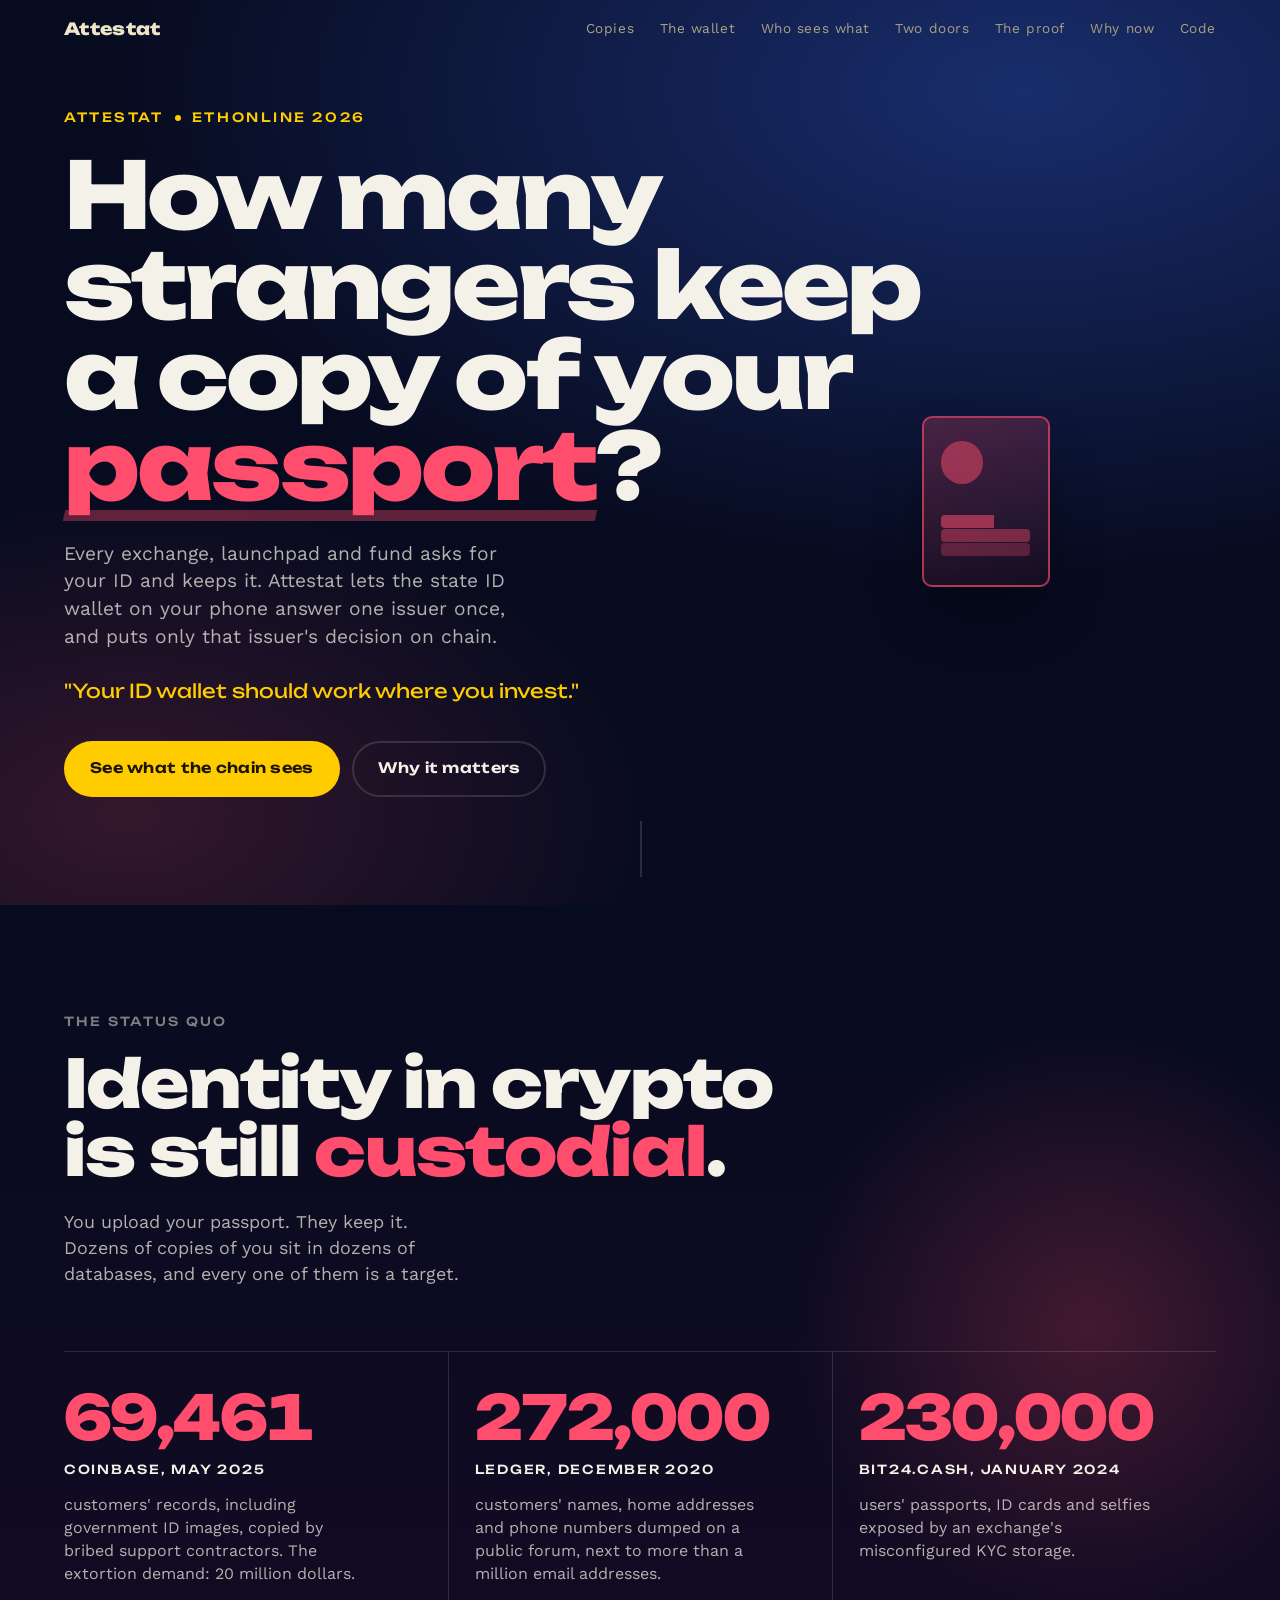
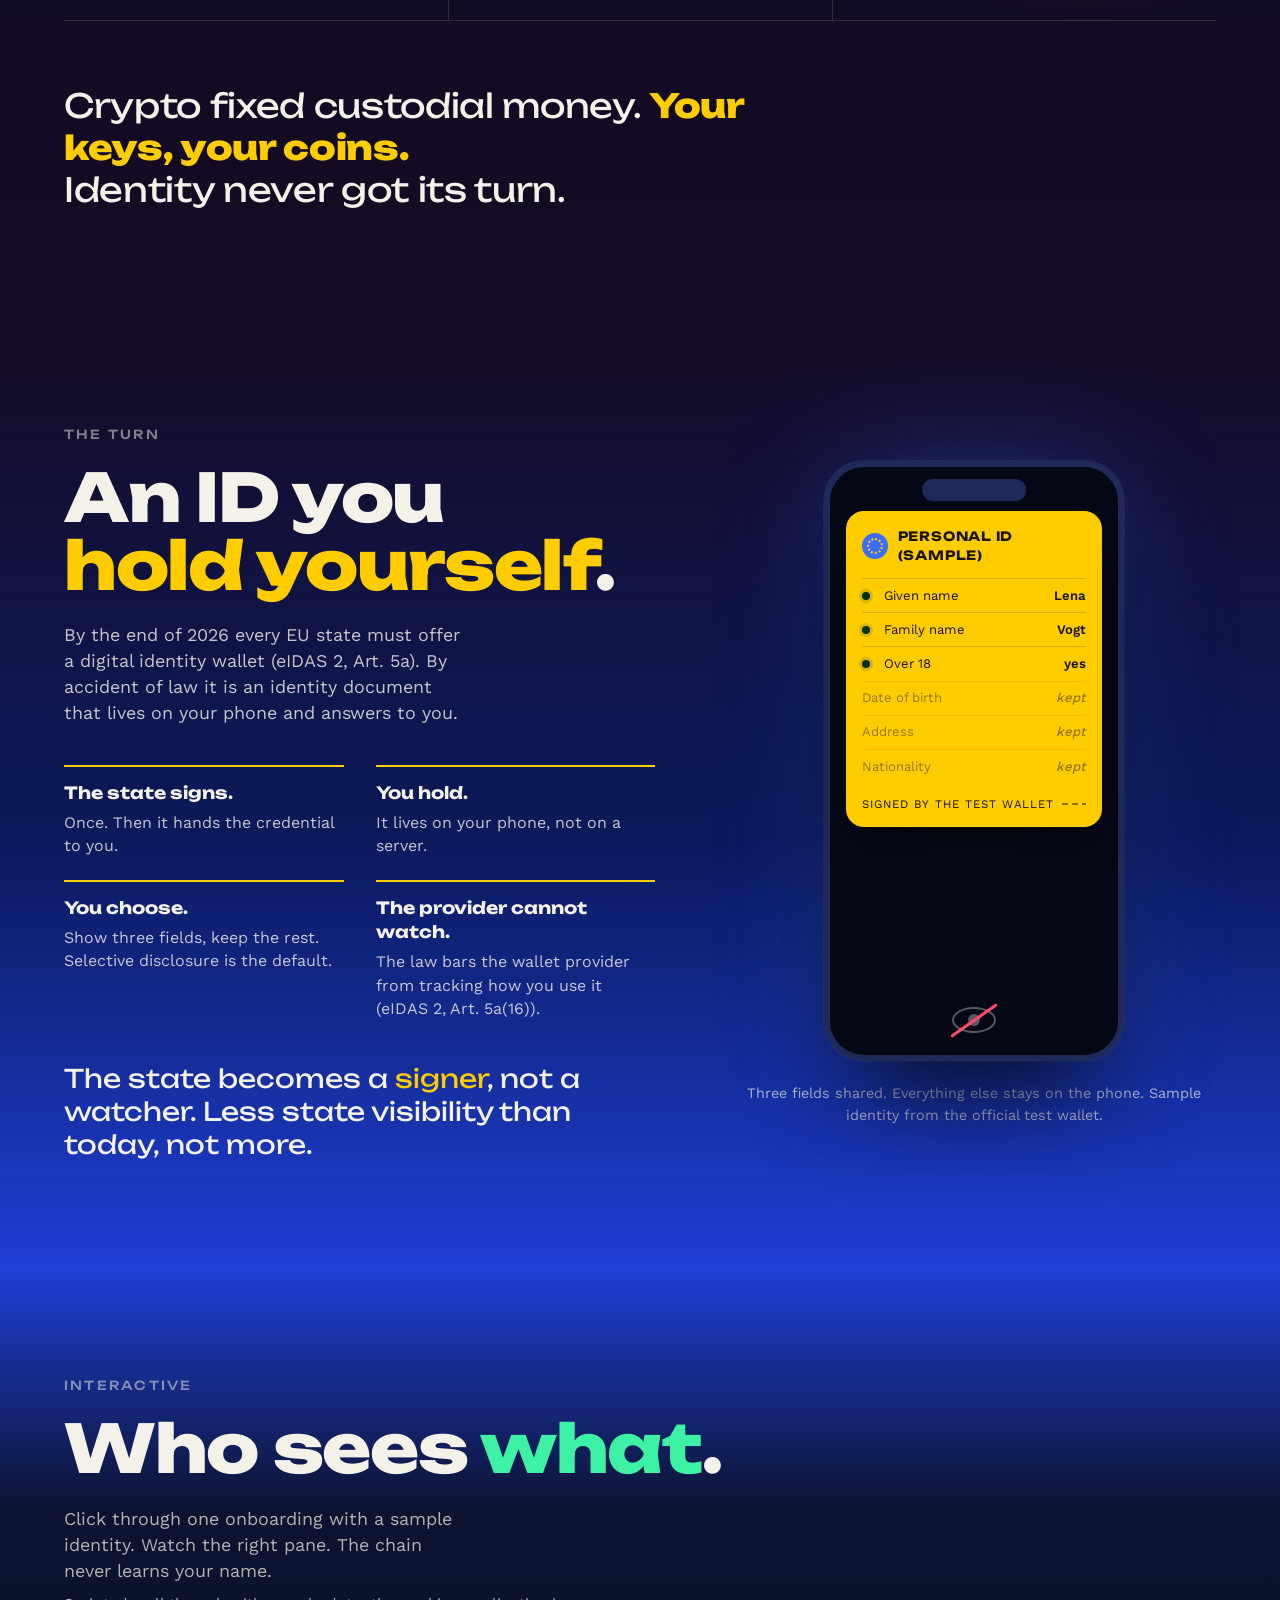
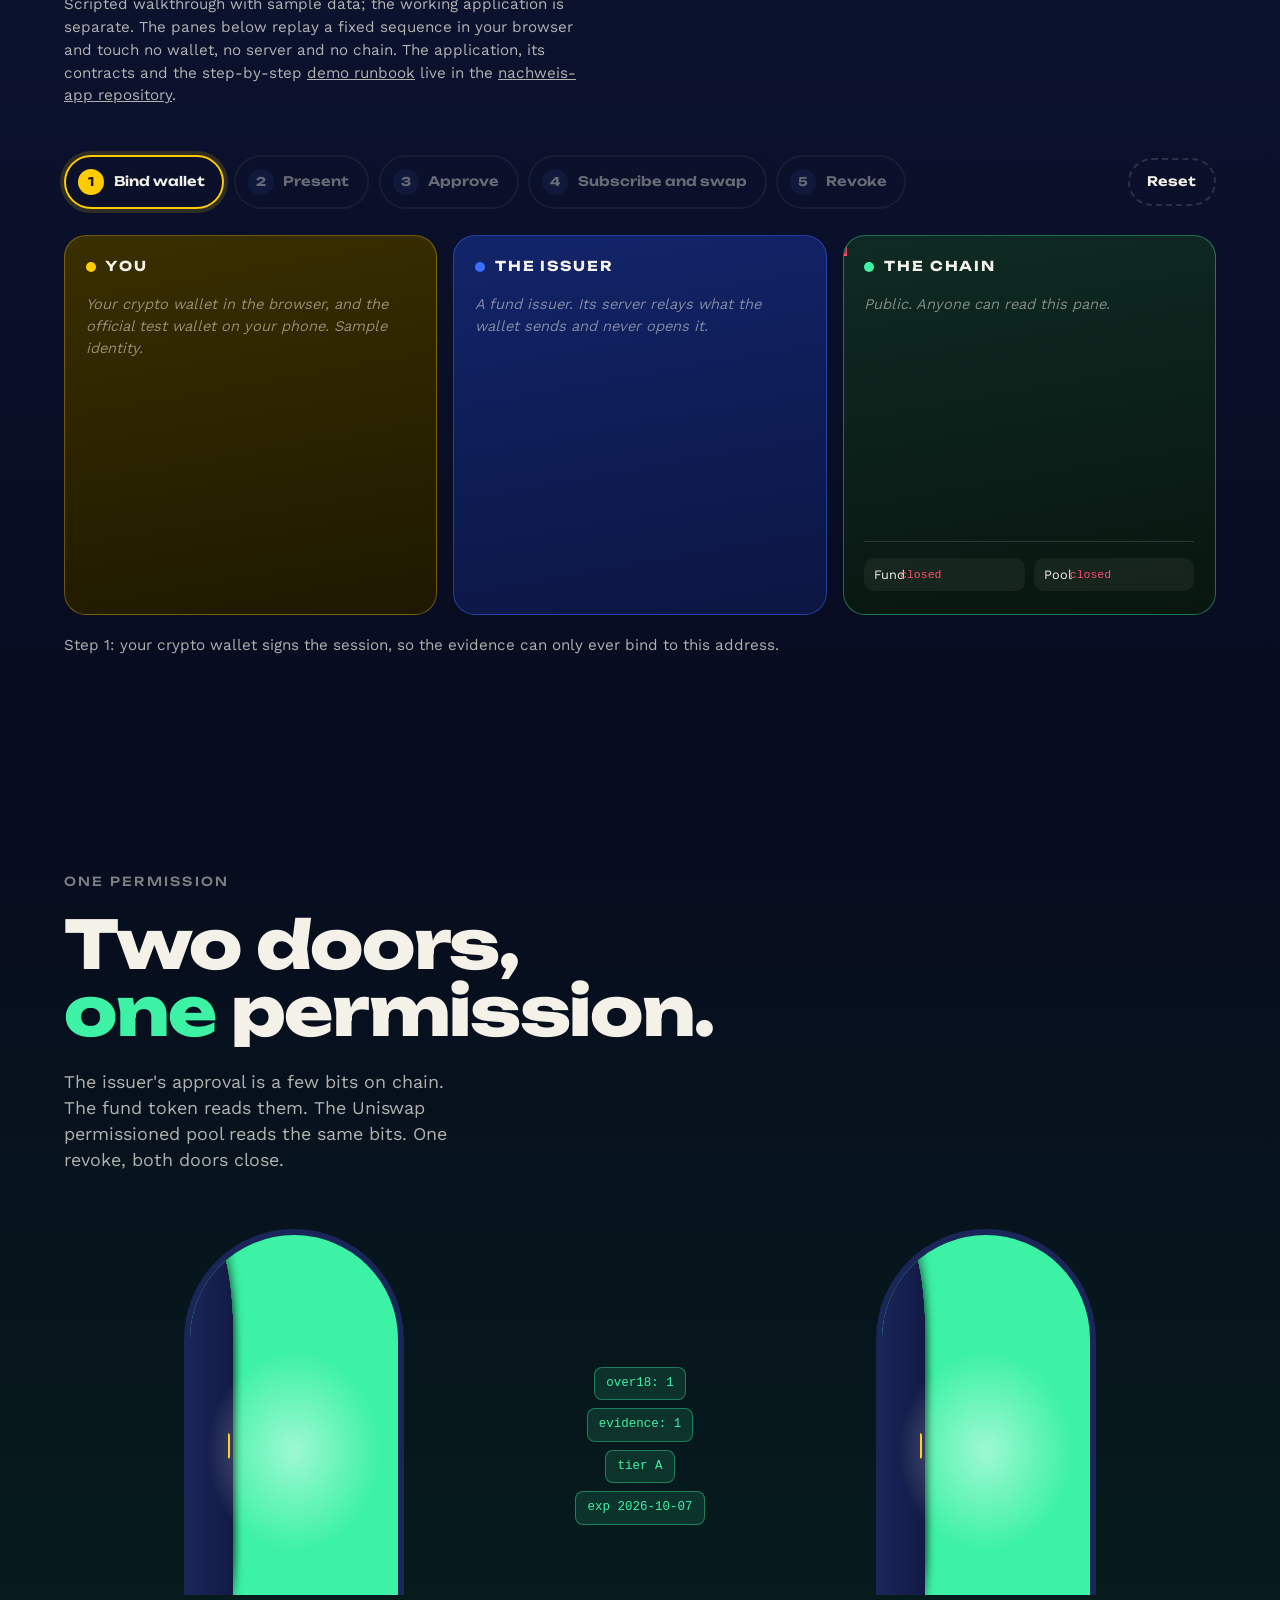
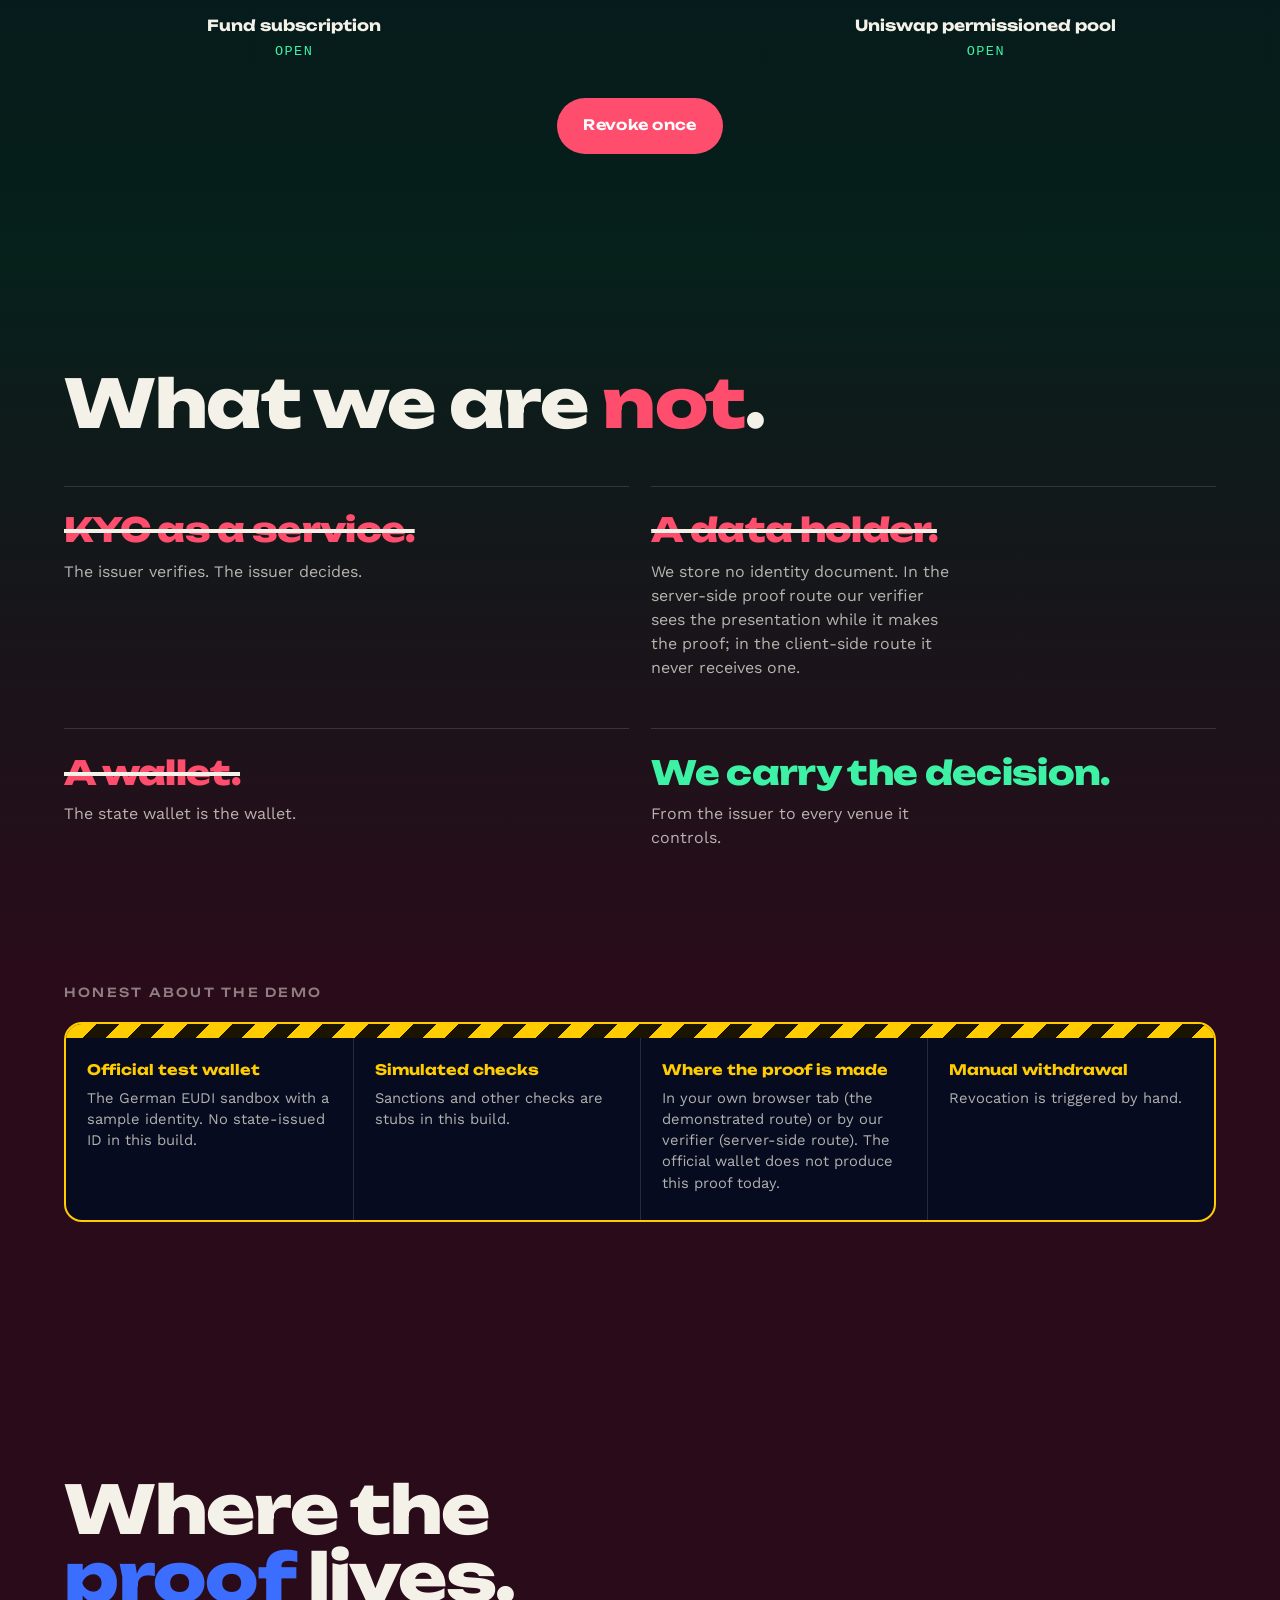
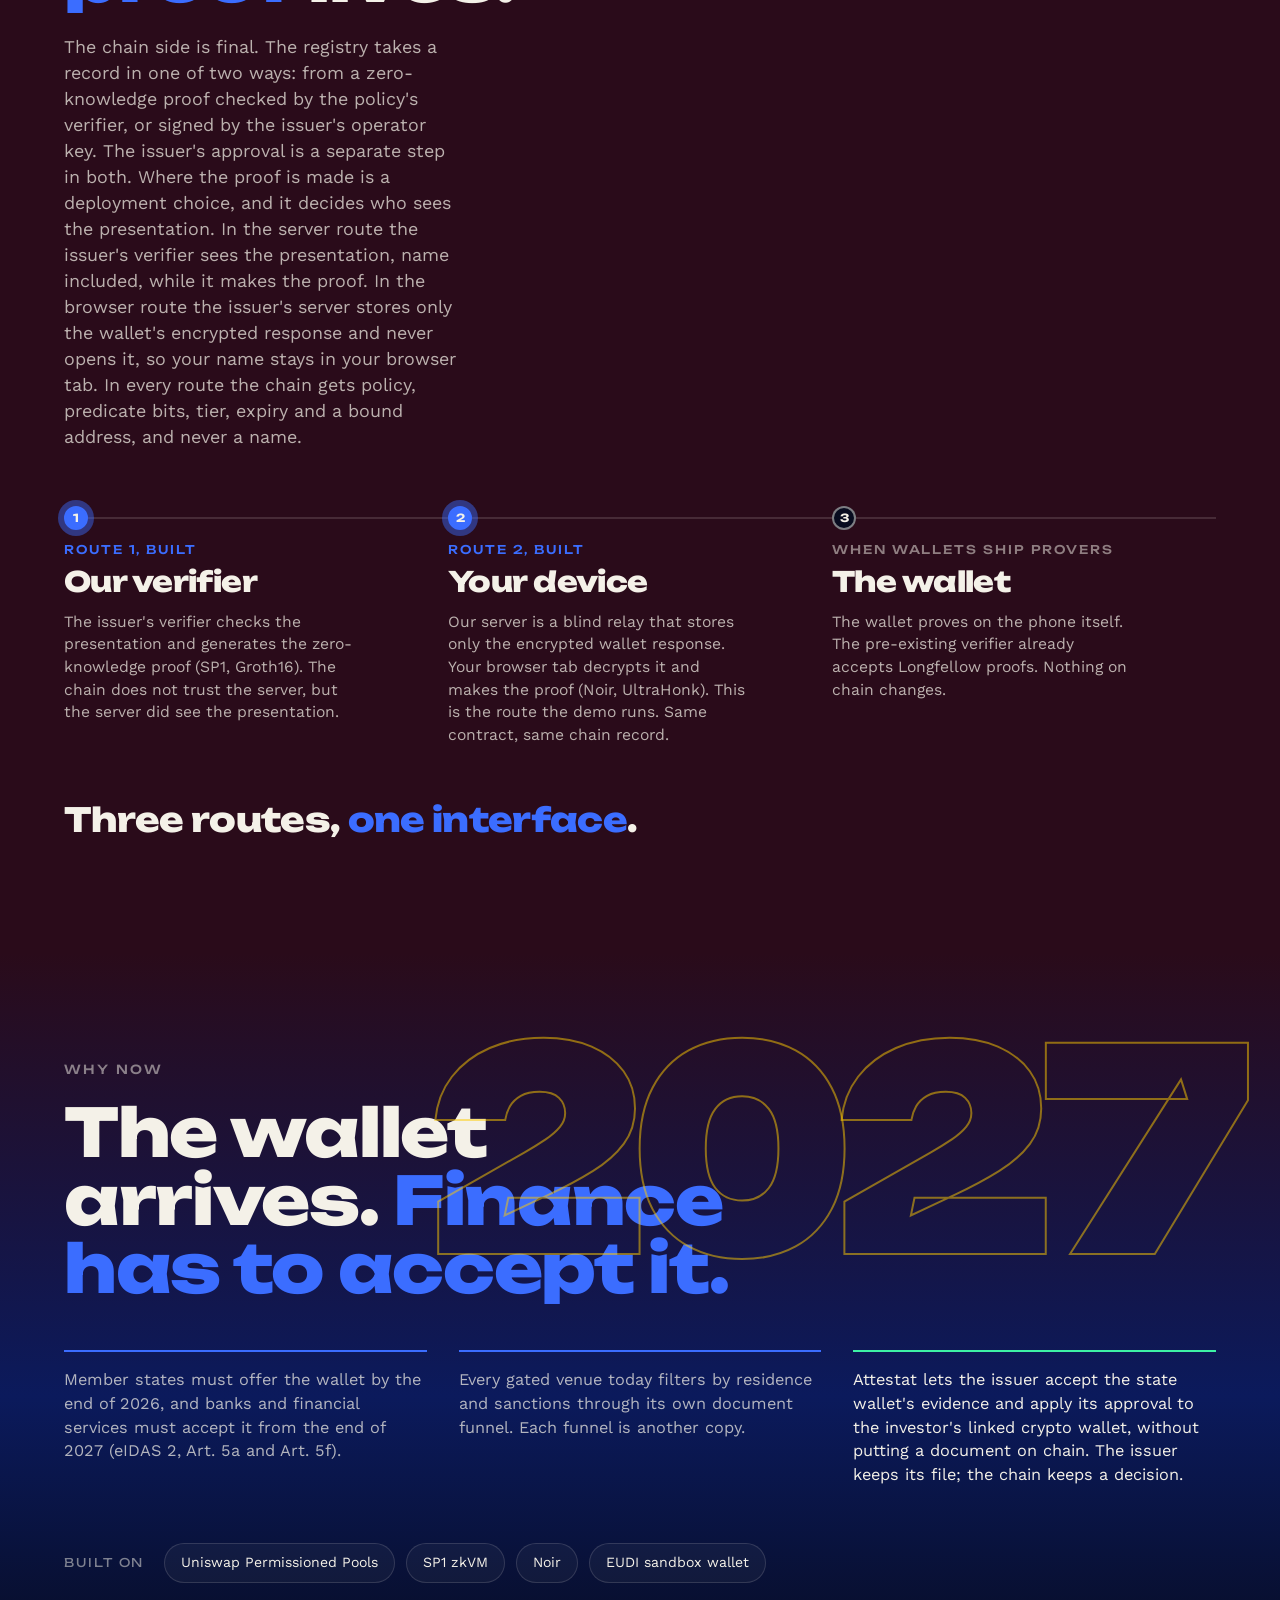
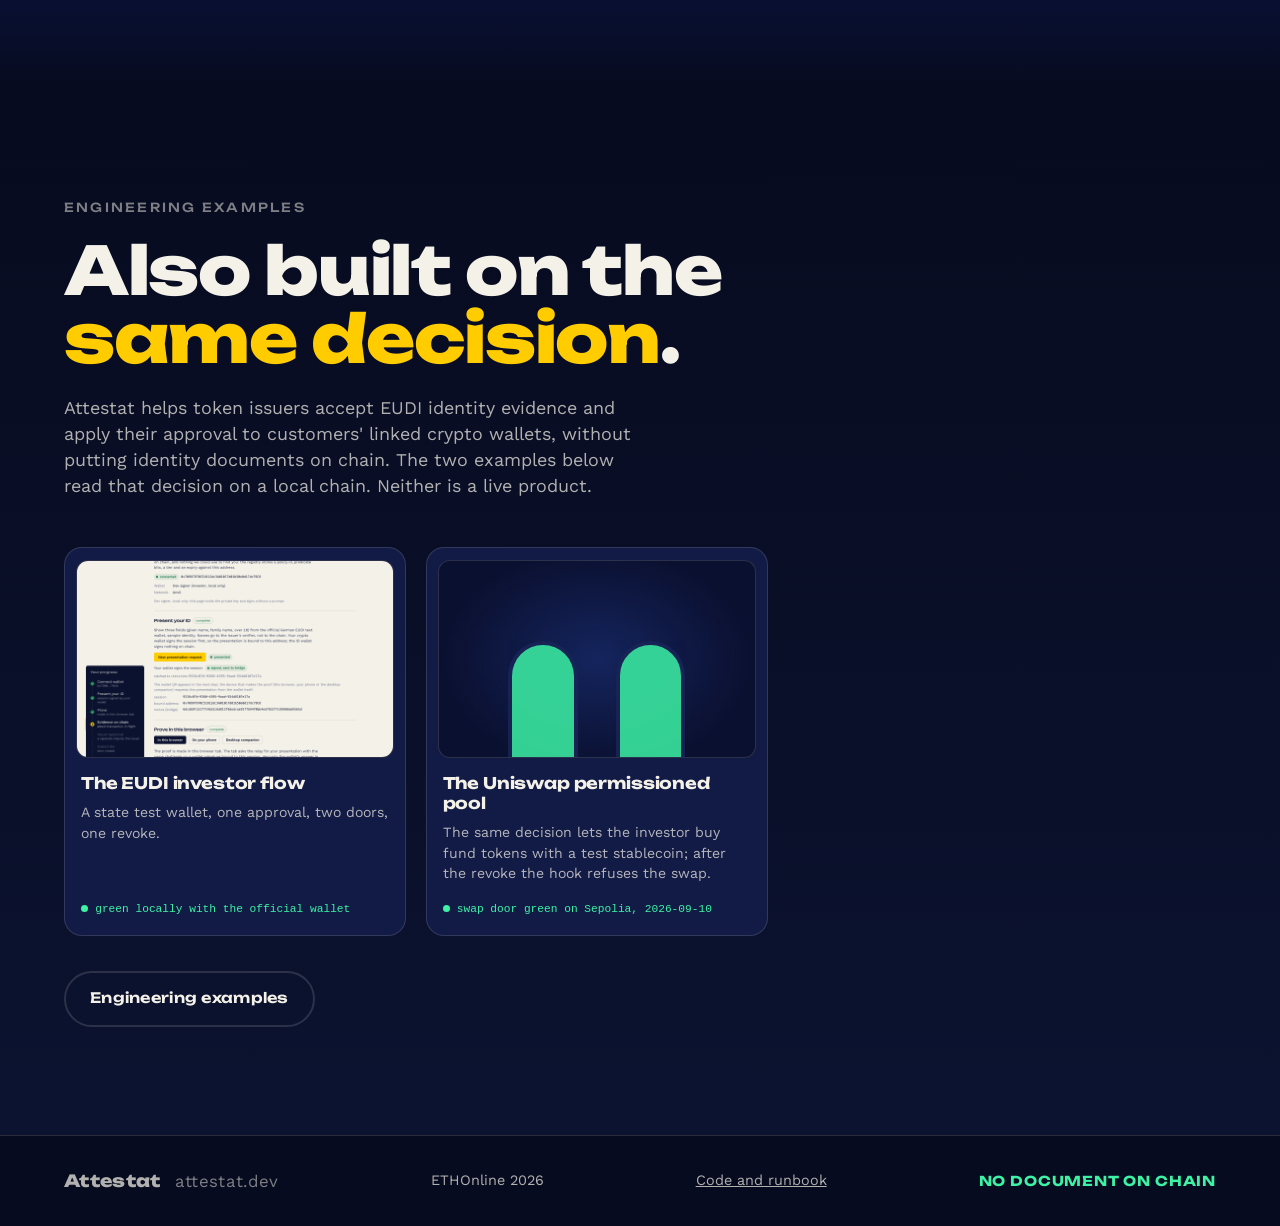
==== index.html @ 26ef2b9d "Wording: registry accepts a proof or an operator signature, approval separate; one issuer once; swap" ====
<!DOCTYPE html>
<html lang="en">
<head>
<meta charset="utf-8">
<meta name="viewport" content="width=device-width, initial-scale=1">
<title>Attestat</title>
<meta name="description" content="Attestat helps token issuers accept EUDI identity evidence and apply their approval to customers' linked crypto wallets, without putting identity documents on chain.">
<meta property="og:type" content="website">
<meta property="og:site_name" content="Attestat">
<meta property="og:title" content="Attestat: your ID wallet should work where you invest">
<meta property="og:description" content="Attestat helps token issuers accept EUDI identity evidence and apply their approval to customers' linked crypto wallets, without putting identity documents on chain.">
<meta property="og:url" content="https://attestat.dev/">
<meta name="twitter:card" content="summary">
<meta name="twitter:title" content="Attestat: your ID wallet should work where you invest">
<meta name="twitter:description" content="Attestat helps token issuers accept EUDI identity evidence and apply their approval to customers' linked crypto wallets, without putting identity documents on chain.">
<link rel="canonical" href="https://attestat.dev/">
<link rel="stylesheet" href="style.css">
</head>
<body>

<header class="top">
  <a class="brand" href="#top">Attestat</a>
  <nav class="topnav" aria-label="Sections">
    <a href="#copies">Copies</a>
    <a href="#wallet">The wallet</a>
    <a href="#demo">Who sees what</a>
    <a href="#doors">Two doors</a>
    <a href="#proof">The proof</a>
    <a href="#why">Why now</a>
    <a href="https://github.com/devdotbo/nachweis-app">Code</a>
  </nav>
</header>

<main id="top">

<!-- HERO -->
<section class="hero scene" id="hero">
  <div class="copies-bg" aria-hidden="true">
    <div class="doc d0"></div><div class="doc d1"></div><div class="doc d2"></div><div class="doc d3"></div>
    <div class="doc d4"></div><div class="doc d5"></div><div class="doc d6"></div><div class="doc d7"></div>
    <div class="doc d8"></div><div class="doc d9"></div>
  </div>
  <div class="hero-inner">
    <p class="eyebrow">Attestat <span class="dot"></span> ETHOnline 2026</p>
    <h1 class="hook">How many strangers keep a copy of your <em>passport</em>?</h1>
    <p class="lede">Every exchange, launchpad and fund asks for your ID and keeps it. Attestat lets the state ID wallet on your phone answer one issuer once, and puts only that issuer's decision on chain.</p>
    <p class="spoken">"Your ID wallet should work where you invest."</p>
    <div class="cta-row">
      <a class="btn btn-primary" href="#demo" id="cta-demo">See what the chain sees</a>
      <a class="btn btn-ghost" href="#copies">Why it matters</a>
    </div>
  </div>
  <div class="scroll-hint" aria-hidden="true"><span></span></div>
</section>

<!-- SCENE 1: COPIES -->
<section class="scene s-copies" id="copies">
  <div class="wrap">
    <p class="label reveal">The status quo</p>
    <h2 class="display reveal">Identity in crypto is still <span class="coral">custodial</span>.</h2>
    <p class="body reveal">You upload your passport. They keep it. Dozens of copies of you sit in dozens of databases, and every one of them is a target.</p>

    <div class="breaches">
      <!-- Source: https://www.cm-alliance.com/coinbase-cyber-attack-timeline (69,461 affected, Maine AG filing) and https://www.coinbase.com/blog/protecting-our-customers-standing-up-to-extortionists (government ID images, USD 20 million demand, bribed support contractors) -->
      <article class="breach reveal">
        <p class="big">69,461</p>
        <p class="when">Coinbase, May 2025</p>
        <p class="what">customers' records, including government ID images, copied by bribed support contractors. The extortion demand: 20 million dollars.</p>
      </article>
      <!-- Source: https://www.ledger.com/message-ledgers-ceo-data-leak (1 million email addresses, 272,000 names, home addresses and phone numbers, dumped 2020-12-20) -->
      <article class="breach reveal">
        <p class="big">272,000</p>
        <p class="when">Ledger, December 2020</p>
        <p class="what">customers' names, home addresses and phone numbers dumped on a public forum, next to more than a million email addresses.</p>
      </article>
      <!-- Source: https://cybernews.com/security/iranian-crypto-exchange-leaks-passports/ (230,000 users, passports, ID cards and selfies, misconfigured storage, January 2024) -->
      <article class="breach reveal">
        <p class="big">230,000</p>
        <p class="when">Bit24.cash, January 2024</p>
        <p class="what">users' passports, ID cards and selfies exposed by an exchange's misconfigured KYC storage.</p>
      </article>
    </div>

    <p class="punch reveal">Crypto fixed custodial money. <strong>Your keys, your coins.</strong><br>Identity never got its turn.</p>
  </div>
</section>

<!-- SCENE 2: THE WALLET YOU HOLD -->
<section class="scene s-wallet" id="wallet">
  <div class="wrap two-col">
    <div class="col-text">
      <p class="label reveal">The turn</p>
      <h2 class="display reveal">An ID you <span class="yellow">hold yourself</span>.</h2>
      <p class="body reveal">By the end of 2026 every EU state must offer a digital identity wallet (eIDAS 2, Art. 5a). By accident of law it is an identity document that lives on your phone and answers to you.</p>
      <ul class="points">
        <li class="reveal"><span class="pt">The state signs.</span> Once. Then it hands the credential to you.</li>
        <li class="reveal"><span class="pt">You hold.</span> It lives on your phone, not on a server.</li>
        <li class="reveal"><span class="pt">You choose.</span> Show three fields, keep the rest. Selective disclosure is the default.</li>
        <!-- Source: eIDAS 2, Regulation (EU) 2024/1183, Art. 5a(16)(a): no tracking by the wallet provider. https://eur-lex.europa.eu/legal-content/EN/TXT/HTML/?uri=CELEX:32024R1183 -->
        <li class="reveal"><span class="pt">The provider cannot watch.</span> The law bars the wallet provider from tracking how you use it (eIDAS 2, Art. 5a(16)).</li>
      </ul>
      <p class="kicker reveal">The state becomes a <span class="yellow">signer</span>, not a watcher. Less state visibility than today, not more.</p>
    </div>
    <div class="col-art reveal">
      <div class="phone" aria-hidden="true">
        <div class="phone-notch"></div>
        <div class="pid">
          <div class="pid-head"><span class="stars"></span><span>Personal ID (sample)</span></div>
          <div class="pid-row on"><span>Given name</span><b>Lena</b></div>
          <div class="pid-row on"><span>Family name</span><b>Vogt</b></div>
          <div class="pid-row on"><span>Over 18</span><b>yes</b></div>
          <div class="pid-row off"><span>Date of birth</span><b>kept</b></div>
          <div class="pid-row off"><span>Address</span><b>kept</b></div>
          <div class="pid-row off"><span>Nationality</span><b>kept</b></div>
          <div class="pid-sig">signed by the test wallet <i></i></div>
        </div>
        <div class="phone-eye" title="provider cannot watch"><span></span></div>
      </div>
      <p class="art-cap">Three fields shared. Everything else stays on the phone. Sample identity from the official test wallet.</p>
    </div>
  </div>
</section>

<!-- SCENE 3: WHO SEES WHAT (interactive) -->
<section class="scene s-demo" id="demo">
  <div class="wrap">
    <p class="label reveal">Interactive</p>
    <h2 class="display reveal">Who sees <span class="mint">what</span>.</h2>
    <p class="body reveal">Click through one onboarding with a sample identity. Watch the right pane. The chain never learns your name.</p>
    <p class="demo-disclaimer reveal">Scripted walkthrough with sample data; the working application is separate. The panes below replay a fixed sequence in your browser and touch no wallet, no server and no chain. The application, its contracts and the step-by-step <a href="https://github.com/devdotbo/nachweis-app/blob/main/docs/demo-runbook.md">demo runbook</a> live in the <a href="https://github.com/devdotbo/nachweis-app">nachweis-app repository</a>.</p>

    <div class="demo" id="demo-app">
      <div class="steps" role="group" aria-label="Demo steps">
        <button class="step" data-step="bind" type="button"><span class="n">1</span>Bind wallet</button>
        <button class="step" data-step="present" type="button" disabled><span class="n">2</span>Present</button>
        <button class="step" data-step="approve" type="button" disabled><span class="n">3</span>Approve</button>
        <button class="step" data-step="use" type="button" disabled><span class="n">4</span>Subscribe and swap</button>
        <button class="step step-revoke" data-step="revoke" type="button" disabled><span class="n">5</span>Revoke</button>
        <button class="step step-reset" data-step="reset" type="button">Reset</button>
      </div>

      <div class="panes">
        <section class="pane pane-you" aria-labelledby="p-you">
          <h3 id="p-you">You</h3>
          <div class="pane-body" id="pane-you" aria-live="polite">
            <p class="empty">Your crypto wallet in the browser, and the official test wallet on your phone. Sample identity.</p>
          </div>
        </section>
        <section class="pane pane-issuer" aria-labelledby="p-issuer">
          <h3 id="p-issuer">The issuer</h3>
          <div class="pane-body" id="pane-issuer" aria-live="polite">
            <p class="empty">A fund issuer. Its server relays what the wallet sends and never opens it.</p>
          </div>
        </section>
        <section class="pane pane-chain" aria-labelledby="p-chain">
          <h3 id="p-chain">The chain</h3>
          <div class="pane-body" id="pane-chain" aria-live="polite">
            <p class="empty">Public. Anyone can read this pane.</p>
          </div>
          <div class="doors-mini" id="doors-mini">
            <div class="mini-door" data-door="fund"><span class="leaf"></span><span class="tag">Fund</span><span class="state">closed</span></div>
            <div class="mini-door" data-door="pool"><span class="leaf"></span><span class="tag">Pool</span><span class="state">closed</span></div>
          </div>
        </section>
      </div>
      <p class="demo-note" id="demo-note">Step 1: your crypto wallet signs the session, so the evidence can only ever bind to this address.</p>
    </div>
  </div>
</section>

<!-- SCENE 4: TWO DOORS -->
<section class="scene s-doors" id="doors">
  <div class="wrap">
    <p class="label reveal">One permission</p>
    <h2 class="display reveal">Two doors, <span class="mint">one</span> permission.</h2>
    <p class="body reveal">The issuer's approval is a few bits on chain. The fund token reads them. The Uniswap permissioned pool reads the same bits. One revoke, both doors close.</p>

    <div class="doors-stage reveal" id="doors-stage" data-open="true">
      <div class="door" id="door-fund">
        <div class="frame"><div class="leaf"><span class="handle"></span></div><div class="light"></div></div>
        <p class="door-name">Fund subscription</p>
        <p class="door-state">open</p>
      </div>
      <div class="permit" aria-hidden="true">
        <span class="bit">over18: 1</span><span class="bit">evidence: 1</span><span class="bit">tier A</span><span class="bit">exp 2026-10-07</span>
      </div>
      <div class="door" id="door-pool">
        <div class="frame"><div class="leaf"><span class="handle"></span></div><div class="light"></div></div>
        <p class="door-name">Uniswap permissioned pool</p>
        <p class="door-state">open</p>
      </div>
    </div>
    <div class="cta-row center reveal">
      <button class="btn btn-coral" id="doors-toggle" type="button">Revoke once</button>
    </div>
  </div>
</section>

<!-- SCENE 5: WHAT WE ARE NOT -->
<section class="scene s-not" id="not">
  <div class="wrap">
    <h2 class="display reveal">What we are <span class="coral">not</span>.</h2>
    <ul class="nots">
      <li class="reveal"><s>KYC as a service.</s><span>The issuer verifies. The issuer decides.</span></li>
      <li class="reveal"><s>A data holder.</s><span>We store no identity document. In the server-side proof route our verifier sees the presentation while it makes the proof; in the client-side route it never receives one.</span></li>
      <li class="reveal"><s>A wallet.</s><span>The state wallet is the wallet.</span></li>
      <li class="reveal"><em>We carry the decision.</em><span>From the issuer to every venue it controls.</span></li>
    </ul>
  </div>
</section>

<!-- SCENE 6: HONEST ABOUT THE DEMO -->
<section class="scene s-honest" id="honest">
  <div class="wrap">
    <p class="label reveal">Honest about the demo</p>
    <ul class="honest-strip reveal">
      <li><b>Official test wallet</b>The German EUDI sandbox with a sample identity. No state-issued ID in this build.</li>
      <li><b>Simulated checks</b>Sanctions and other checks are stubs in this build.</li>
      <li><b>Where the proof is made</b>In your own browser tab (the demonstrated route) or by our verifier (server-side route). The official wallet does not produce this proof today.</li>
      <li><b>Manual withdrawal</b>Revocation is triggered by hand.</li>
    </ul>
  </div>
</section>

<!-- SCENE 6b: WHERE THE PROOF LIVES -->
<section class="scene s-proof" id="proof">
  <div class="wrap">
    <p class="label reveal">Deployment</p>
    <h2 class="display reveal">Where the <span class="blue">proof</span> lives.</h2>
    <p class="body reveal">The chain side is final. The registry takes a record in one of two ways: from a zero-knowledge proof checked by the policy's verifier, or signed by the issuer's operator key. The issuer's approval is a separate step in both. Where the proof is made is a deployment choice, and it decides who sees the presentation. In the server route the issuer's verifier sees the presentation, name included, while it makes the proof. In the browser route the issuer's server stores only the wallet's encrypted response and never opens it, so your name stays in your browser tab. In every route the chain gets policy, predicate bits, tier, expiry and a bound address, and never a name.</p>
    <ol class="proof-steps reveal">
      <li class="proof-step is-now">
        <span class="proof-when">Route 1, built</span>
        <span class="proof-where">Our verifier</span>
        <p>The issuer's verifier checks the presentation and generates the zero-knowledge proof (SP1, Groth16). The chain does not trust the server, but the server did see the presentation.</p>
      </li>
      <li class="proof-step is-now">
        <span class="proof-when">Route 2, built</span>
        <span class="proof-where">Your device</span>
        <p>Our server is a blind relay that stores only the encrypted wallet response. Your browser tab decrypts it and makes the proof (Noir, UltraHonk). This is the route the demo runs. Same contract, same chain record.</p>
      </li>
      <li class="proof-step">
        <span class="proof-when">When wallets ship provers</span>
        <span class="proof-where">The wallet</span>
        <p>The wallet proves on the phone itself. The pre-existing verifier already accepts Longfellow proofs. Nothing on chain changes.</p>
      </li>
    </ol>
    <p class="proof-close reveal">Three routes, <span class="blue">one interface</span>.</p>
  </div>
</section>

<!-- SCENE 7: WHY NOW -->
<section class="scene s-why" id="why">
  <div class="wrap">
    <p class="label reveal">Why now</p>
    <p class="year reveal" aria-hidden="true">2027</p>
    <h2 class="display reveal">The wallet arrives. <span class="blue">Finance has to accept it.</span></h2>
    <div class="why-grid">
      <!-- Source: eIDAS 2, Art 5a (wallet obligation) and Art 5f(2) mandatory acceptance in banking and financial services. https://eur-lex.europa.eu/legal-content/EN/TXT/HTML/?uri=CELEX:32024R1183 -->
      <p class="reveal">Member states must offer the wallet by the end of 2026, and banks and financial services must accept it from the end of 2027 (eIDAS 2, Art. 5a and Art. 5f).</p>
      <p class="reveal">Every gated venue today filters by residence and sanctions through its own document funnel. Each funnel is another copy.</p>
      <p class="reveal">Attestat lets the issuer accept the state wallet's evidence and apply its approval to the investor's linked crypto wallet, without putting a document on chain. The issuer keeps its file; the chain keeps a decision.</p>
    </div>
    <div class="built reveal">
      <span class="built-label">Built on</span>
      <span class="chip">Uniswap Permissioned Pools</span>
      <span class="chip">SP1 zkVM</span>
      <span class="chip">Noir</span>
      <span class="chip">EUDI sandbox wallet</span>
    </div>
  </div>
</section>

<!-- SCENE 8: SHOWCASE TEASER -->
<section class="scene s-showcase" id="showcase">
  <div class="wrap">
    <p class="label reveal">Engineering examples</p>
    <h2 class="display reveal">Also built on the <span class="yellow">same decision</span>.</h2>
    <p class="body reveal">Attestat helps token issuers accept EUDI identity evidence and apply their approval to customers' linked crypto wallets, without putting identity documents on chain. The two examples below read that decision on a local chain. Neither is a live product.</p>
    <div class="teaser reveal">
      <a class="tease" href="showcase/index.html#demo-eudi">
        <span class="tease-img"><img src="showcase/assets/eudi-investor-flow.png" alt="" loading="lazy" width="1280" height="800"></span>
        <span class="tease-title">The EUDI investor flow</span>
        <span class="tease-text">A state test wallet, one approval, two doors, one revoke.</span>
        <span class="tease-state ok">green locally with the official wallet</span>
      </a>
      <a class="tease" href="showcase/index.html#demo-swap">
        <span class="tease-img tease-draw"><span class="ph-door"></span><span class="ph-door"></span></span>
        <span class="tease-title">The Uniswap permissioned pool</span>
        <span class="tease-text">The same decision lets the investor buy fund tokens with a test stablecoin; after the revoke the hook refuses the swap.</span>
        <span class="tease-state ok">swap door green on Sepolia, 2026-09-10</span>
      </a>
    </div>
    <div class="cta-row reveal">
      <a class="btn btn-ghost" href="showcase/index.html">Engineering examples</a>
    </div>
  </div>
</section>

</main>

<footer class="foot">
  <span class="brand">Attestat <span class="foot-domain">attestat.dev</span></span>
  <span>ETHOnline 2026</span>
  <a href="https://github.com/devdotbo/nachweis-app">Code and runbook</a>
  <span class="foot-tag">no document on chain</span>
</footer>

<script src="app.js"></script>
</body>
</html>
---- style.css ----
/* Attestat pitch site (repository name nachweis-site). Single committed dark theme: ink ground, EU blue pushed electric, star yellow, coral, mint. */
@font-face{font-family:"Unbounded";font-style:normal;font-weight:200 900;font-display:swap;src:url("fonts/unbounded-latin-wght-normal.woff2") format("woff2");unicode-range:U+0000-00FF,U+0131,U+0152-0153,U+02BB-02BC,U+02C6,U+02DA,U+02DC,U+0304,U+0308,U+0329,U+2000-206F,U+20AC,U+2122,U+2191,U+2193,U+2212,U+2215,U+FEFF,U+FFFD}
@font-face{font-family:"Unbounded";font-style:normal;font-weight:200 900;font-display:swap;src:url("fonts/unbounded-latin-ext-wght-normal.woff2") format("woff2");unicode-range:U+0100-02BA,U+02BD-02C5,U+02C7-02CC,U+02CE-02D7,U+02DD-02FF,U+0304,U+0308,U+0329,U+1D00-1DBF,U+1E00-1E9F,U+1EF2-1EFF,U+2020,U+20A0-20AB,U+20AD-20C0,U+2113,U+2C60-2C7F,U+A720-A7FF}
@font-face{font-family:"Work Sans";font-style:normal;font-weight:100 900;font-display:swap;src:url("fonts/work-sans-latin-wght-normal.woff2") format("woff2");unicode-range:U+0000-00FF,U+0131,U+0152-0153,U+02BB-02BC,U+02C6,U+02DA,U+02DC,U+0304,U+0308,U+0329,U+2000-206F,U+20AC,U+2122,U+2191,U+2193,U+2212,U+2215,U+FEFF,U+FFFD}
@font-face{font-family:"Work Sans";font-style:normal;font-weight:100 900;font-display:swap;src:url("fonts/work-sans-latin-ext-wght-normal.woff2") format("woff2");unicode-range:U+0100-02BA,U+02BD-02C5,U+02C7-02CC,U+02CE-02D7,U+02DD-02FF,U+0304,U+0308,U+0329,U+1D00-1DBF,U+1E00-1E9F,U+1EF2-1EFF,U+2020,U+20A0-20AB,U+20AD-20C0,U+2113,U+2C60-2C7F,U+A720-A7FF}

:root{
  --ink:#070B1F;
  --ink-2:#0C1330;
  --surface:#121B45;
  --surface-2:#1A2558;
  --line:rgba(244,241,232,.14);
  --paper:#F4F1E8;
  --paper-dim:rgba(244,241,232,.72);
  --paper-mute:rgba(244,241,232,.5);
  --blue:#3B6DFF;
  --blue-deep:#1F3FD6;
  --blue-glow:rgba(59,109,255,.45);
  --yellow:#FFCC00;
  --yellow-ink:#1A1400;
  --coral:#FF4D6D;
  --coral-deep:#C41E45;
  --mint:#3DF2A5;
  --mint-ink:#03301B;
  --display:"Unbounded","Work Sans",system-ui,sans-serif;
  --text:"Work Sans",system-ui,-apple-system,"Segoe UI",sans-serif;
  --mono:ui-monospace,"SF Mono",Menlo,Consolas,"Liberation Mono",monospace;
  --max:1240px;
  --pad:clamp(20px,5vw,72px);
  --ease:cubic-bezier(.2,.8,.2,1);
  color-scheme:dark;
}

*{box-sizing:border-box}
html{scroll-behavior:smooth}
body{margin:0;background:var(--ink);color:var(--paper);font-family:var(--text);font-size:clamp(16px,1.1vw,19px);line-height:1.5;-webkit-font-smoothing:antialiased;overflow-x:hidden}
a{color:inherit}
h1,h2,h3{margin:0;text-wrap:balance}
p{margin:0}
ul{margin:0;padding:0;list-style:none}
button{font:inherit;color:inherit}
:focus-visible{outline:3px solid var(--yellow);outline-offset:3px;border-radius:4px}

/* type roles */
.display{font-family:var(--display);font-weight:800;font-size:clamp(2rem,5.2vw,4.6rem);line-height:1.02;letter-spacing:-.02em;max-width:16ch}
.label{font-family:var(--display);font-weight:500;font-size:.78rem;letter-spacing:.18em;text-transform:uppercase;color:var(--paper-mute);margin-bottom:1.2rem}
.body{font-size:clamp(1.05rem,1.4vw,1.35rem);line-height:1.45;max-width:36ch;color:var(--paper-dim);margin-top:1.4rem}
.coral{color:var(--coral)}.yellow{color:var(--yellow)}.mint{color:var(--mint)}.blue{color:var(--blue)}

/* layout */
.scene{position:relative;padding:clamp(88px,12vh,160px) var(--pad);overflow:hidden}
.wrap{max-width:var(--max);margin:0 auto;position:relative}
.two-col{display:grid;grid-template-columns:1.1fr .9fr;gap:clamp(32px,6vw,96px);align-items:center}
@media (max-width:900px){.two-col{grid-template-columns:1fr}}

/* top bar */
.top{position:fixed;inset:0 0 auto 0;z-index:20;display:flex;justify-content:space-between;align-items:center;padding:16px var(--pad);mix-blend-mode:difference;pointer-events:none}
.top a{pointer-events:auto;text-decoration:none}
.brand{font-family:var(--display);font-weight:800;letter-spacing:.02em;font-size:1.05rem}
.topnav{display:flex;gap:1.6rem;font-size:.85rem;letter-spacing:.04em}
.topnav a{opacity:.75}.topnav a:hover{opacity:1}
@media (max-width:700px){.topnav{display:none}}

/* buttons */
.btn{display:inline-flex;align-items:center;gap:.5rem;padding:.95rem 1.5rem;border-radius:999px;font-family:var(--display);font-weight:600;font-size:.9rem;letter-spacing:.02em;text-decoration:none;border:2px solid transparent;cursor:pointer;transition:transform .25s var(--ease),box-shadow .25s var(--ease),background .25s}
.btn-primary{background:var(--yellow);color:var(--yellow-ink);box-shadow:0 0 0 0 rgba(255,204,0,.5)}
.btn-primary:hover{transform:translateY(-2px);box-shadow:0 14px 40px -10px rgba(255,204,0,.6)}
.btn-ghost{border-color:var(--line);color:var(--paper)}
.btn-ghost:hover{border-color:var(--paper);transform:translateY(-2px)}
.btn-coral{background:var(--coral);color:#fff}
.btn-coral:hover{transform:translateY(-2px);box-shadow:0 14px 40px -10px rgba(255,77,109,.7)}
.btn-coral.is-restore{background:var(--mint);color:var(--mint-ink)}
.cta-row{display:flex;flex-wrap:wrap;gap:.8rem;margin-top:2.2rem}
.cta-row.center{justify-content:center}

/* ---------- HERO ---------- */
.hero{min-height:92vh;display:grid;place-items:center;background:radial-gradient(120% 90% at 80% 10%,rgba(59,109,255,.35),transparent 60%),radial-gradient(70% 60% at 10% 90%,rgba(255,77,109,.18),transparent 60%),var(--ink)}
.hero-inner{max-width:var(--max);width:100%;position:relative;z-index:2}
.eyebrow{font-family:var(--display);font-weight:500;font-size:.8rem;letter-spacing:.2em;text-transform:uppercase;color:var(--yellow);display:flex;align-items:center;gap:.7rem}
.eyebrow .dot{width:6px;height:6px;border-radius:50%;background:var(--yellow);display:inline-block}
.hook{font-family:var(--display);font-weight:800;font-size:clamp(2.4rem,7.2vw,6.6rem);line-height:.98;letter-spacing:-.03em;margin-top:1.4rem;max-width:12ch}
.hook em{font-style:normal;color:var(--coral);position:relative;white-space:nowrap}
.hook em::after{content:"";position:absolute;left:0;right:0;bottom:.02em;height:.12em;background:var(--coral);opacity:.35;transform:skewX(-12deg)}
.lede{margin-top:1.8rem;font-size:clamp(1.05rem,1.5vw,1.4rem);line-height:1.45;max-width:38ch;color:var(--paper-dim)}
.spoken{margin-top:1.6rem;font-family:var(--display);font-weight:400;font-size:clamp(1rem,1.5vw,1.3rem);color:var(--yellow)}
.scroll-hint{position:absolute;bottom:28px;left:50%;width:2px;height:56px;background:var(--line);overflow:hidden}
.scroll-hint span{position:absolute;left:0;top:-100%;width:100%;height:100%;background:var(--yellow);animation:drip 2.2s var(--ease) infinite}
@keyframes drip{0%{top:-100%}60%{top:100%}100%{top:100%}}

/* multiplying documents */
.copies-bg{position:absolute;inset:0;z-index:1;pointer-events:none;perspective:1200px}
.doc{position:absolute;left:72%;top:46%;width:clamp(90px,10vw,150px);aspect-ratio:3/4;border-radius:10px;border:2px solid rgba(255,77,109,.7);background:linear-gradient(160deg,rgba(255,77,109,.28),rgba(255,77,109,.06));box-shadow:0 30px 60px -20px rgba(0,0,0,.7);transform-origin:center;opacity:0;animation:multiply 9s var(--ease) infinite}
.doc::before{content:"";position:absolute;left:14%;top:14%;width:34%;aspect-ratio:1;border-radius:50%;background:rgba(255,77,109,.55)}
.doc::after{content:"";position:absolute;left:14%;right:14%;top:58%;height:8%;border-radius:4px;background:repeating-linear-gradient(90deg,rgba(255,77,109,.6) 0 60%,transparent 60% 100%);box-shadow:0 14px 0 rgba(255,77,109,.45),0 28px 0 rgba(255,77,109,.3)}
.doc.d0{--x:0px;--y:0px;--r:0deg;animation-delay:0s;opacity:.9;animation-name:pulse}
.doc.d1{--x:-160px;--y:-120px;--r:-14deg;animation-delay:.3s}
.doc.d2{--x:170px;--y:-90px;--r:12deg;animation-delay:.7s}
.doc.d3{--x:-260px;--y:60px;--r:-22deg;animation-delay:1.1s}
.doc.d4{--x:230px;--y:120px;--r:18deg;animation-delay:1.5s}
.doc.d5{--x:-90px;--y:200px;--r:-8deg;animation-delay:1.9s}
.doc.d6{--x:80px;--y:-230px;--r:6deg;animation-delay:2.3s}
.doc.d7{--x:-330px;--y:-40px;--r:-30deg;animation-delay:2.7s}
.doc.d8{--x:320px;--y:-10px;--r:26deg;animation-delay:3.1s}
.doc.d9{--x:20px;--y:280px;--r:3deg;animation-delay:3.5s}
@keyframes multiply{0%{opacity:0;transform:translate(0,0) rotate(0) scale(.9)}12%{opacity:.85}55%{opacity:.85;transform:translate(var(--x),var(--y)) rotate(var(--r)) scale(1)}80%{opacity:0;transform:translate(var(--x),var(--y)) rotate(var(--r)) scale(1.02)}100%{opacity:0}}
@keyframes pulse{0%,100%{transform:scale(1)}50%{transform:scale(1.04)}}
@media (max-width:700px){.copies-bg{opacity:.5}.doc{left:60%;top:60%}.doc.d3,.doc.d7,.doc.d8{--x:calc(var(--x) * .5)}}

/* ---------- SCENE 1: COPIES ---------- */
.s-copies{background:linear-gradient(180deg,var(--ink) 0%,#160B24 100%)}
.s-copies::before{content:"";position:absolute;right:-10%;top:10%;width:50vw;height:50vw;border-radius:50%;background:radial-gradient(circle,rgba(255,77,109,.22),transparent 65%);pointer-events:none}
.breaches{display:grid;grid-template-columns:repeat(3,1fr);gap:0;margin-top:4rem;border-top:1px solid var(--line)}
.breach{padding:2.2rem 1.6rem 2.2rem 0;border-bottom:1px solid var(--line);position:relative}
.breach + .breach{padding-left:1.6rem;border-left:1px solid var(--line)}
.breach .big{font-family:var(--display);font-weight:800;font-size:clamp(2.6rem,4.8vw,4.4rem);line-height:1;letter-spacing:-.03em;color:var(--coral);font-variant-numeric:tabular-nums}
.breach .when{margin-top:.8rem;font-family:var(--display);font-weight:500;font-size:.78rem;letter-spacing:.14em;text-transform:uppercase;color:var(--paper)}
.breach .what{margin-top:.8rem;color:var(--paper-dim);font-size:1rem;line-height:1.45;max-width:30ch}
@media (max-width:900px){.breaches{grid-template-columns:1fr}.breach + .breach{padding-left:0;border-left:0}}
.punch{margin-top:4rem;font-family:var(--display);font-weight:400;font-size:clamp(1.3rem,2.6vw,2.2rem);line-height:1.25;letter-spacing:-.01em;max-width:24ch}
.punch strong{font-weight:800;color:var(--yellow)}

/* ---------- SCENE 2: WALLET ---------- */
.s-wallet{background:linear-gradient(180deg,#160B24 0%,#0B1A5C 55%,var(--blue-deep) 100%)}
.s-wallet .body{color:rgba(244,241,232,.8)}
.points{margin-top:2.4rem;display:grid;grid-template-columns:1fr 1fr;gap:1.4rem 2rem}
.points li{border-top:2px solid var(--yellow);padding-top:.9rem;color:rgba(244,241,232,.8);font-size:1rem;line-height:1.45}
.points .pt{display:block;font-family:var(--display);font-weight:700;font-size:1.05rem;color:var(--paper);margin-bottom:.35rem}
@media (max-width:520px){.points{grid-template-columns:1fr}}
.kicker{margin-top:2.6rem;font-family:var(--display);font-weight:400;font-size:clamp(1.15rem,2vw,1.7rem);line-height:1.3;max-width:26ch}

.col-art{display:flex;flex-direction:column;align-items:center;gap:1.4rem}
.art-cap{font-size:.9rem;color:rgba(244,241,232,.7);text-align:center}
.phone{position:relative;width:min(300px,78vw);aspect-ratio:9/18;border-radius:40px;background:#050815;border:6px solid #202a5a;box-shadow:0 60px 100px -30px rgba(0,0,0,.8),0 0 0 1px rgba(255,255,255,.06),0 0 120px -20px var(--blue-glow);padding:44px 16px 20px;animation:hover 6s ease-in-out infinite}
@keyframes hover{0%,100%{transform:translateY(0) rotate(-1.5deg)}50%{transform:translateY(-10px) rotate(-1.5deg)}}
.phone-notch{position:absolute;top:12px;left:50%;transform:translateX(-50%);width:36%;height:22px;border-radius:12px;background:#202a5a}
.pid{background:var(--yellow);color:var(--yellow-ink);border-radius:18px;padding:16px 16px 14px;font-size:.82rem;box-shadow:0 20px 40px -20px rgba(0,0,0,.7)}
.pid-head{display:flex;align-items:center;gap:.6rem;font-family:var(--display);font-weight:700;font-size:.8rem;letter-spacing:.06em;text-transform:uppercase;margin-bottom:.8rem}
.stars{width:26px;height:26px;border-radius:50%;background:var(--blue);position:relative;flex:none}
.stars::before{content:"";position:absolute;inset:5px;border-radius:50%;border:2px dotted var(--yellow)}
.pid-row{display:flex;justify-content:space-between;gap:.6rem;padding:.42rem 0;border-top:1px solid rgba(26,20,0,.16)}
.pid-row b{font-weight:600}
.pid-row.on b{color:var(--yellow-ink)}
.pid-row.on::before{content:"";width:8px;height:8px;border-radius:50%;background:var(--mint-ink);align-self:center;margin-right:.3rem;box-shadow:0 0 0 3px rgba(3,48,27,.15)}
.pid-row.on span{flex:1}
.pid-row.off{opacity:.45}
.pid-row.off b{font-style:italic;font-weight:500}
.pid-sig{margin-top:.8rem;font-size:.72rem;letter-spacing:.08em;text-transform:uppercase;display:flex;align-items:center;gap:.5rem}
.pid-sig i{flex:1;height:2px;background:repeating-linear-gradient(90deg,var(--yellow-ink) 0 6px,transparent 6px 10px);opacity:.5}
.phone-eye{position:absolute;bottom:22px;left:50%;transform:translateX(-50%);width:44px;height:26px;border-radius:50%;border:2px solid rgba(244,241,232,.35);display:grid;place-items:center}
.phone-eye span{width:12px;height:12px;border-radius:50%;background:rgba(244,241,232,.35)}
.phone-eye::after{content:"";position:absolute;width:56px;height:3px;background:var(--coral);transform:rotate(-35deg);border-radius:2px}

/* ---------- SCENE 3: DEMO ---------- */
.s-demo{background:linear-gradient(180deg,var(--blue-deep) 0%,var(--ink-2) 22%,var(--ink) 100%)}
.demo{margin-top:3rem}
.steps{display:flex;flex-wrap:wrap;gap:.6rem;align-items:center}
.step{display:inline-flex;align-items:center;gap:.6rem;padding:.75rem 1.1rem .75rem .75rem;border-radius:999px;border:2px solid var(--line);background:transparent;font-family:var(--display);font-weight:600;font-size:.82rem;cursor:pointer;transition:all .25s var(--ease)}
.step .n{width:26px;height:26px;border-radius:50%;background:var(--surface-2);display:grid;place-items:center;font-size:.75rem;font-weight:700;transition:all .25s}
.step:not(:disabled):hover{border-color:var(--paper);transform:translateY(-2px)}
.step.is-next{border-color:var(--yellow);box-shadow:0 0 0 4px rgba(255,204,0,.15);animation:beckon 1.6s ease-in-out infinite}
.step.is-next .n{background:var(--yellow);color:var(--yellow-ink)}
.step.is-done{border-color:var(--mint);color:var(--mint)}
.step.is-done .n{background:var(--mint);color:var(--mint-ink)}
.step:disabled{opacity:.4;cursor:not-allowed}
.step-revoke.is-next{border-color:var(--coral);box-shadow:0 0 0 4px rgba(255,77,109,.18)}
.step-revoke.is-next .n{background:var(--coral);color:#fff}
.step-revoke.is-done{border-color:var(--coral);color:var(--coral)}
.step-revoke.is-done .n{background:var(--coral);color:#fff}
.step-reset{margin-left:auto;border-style:dashed;padding:.75rem 1.1rem}
@keyframes beckon{0%,100%{box-shadow:0 0 0 4px rgba(255,204,0,.15)}50%{box-shadow:0 0 0 8px rgba(255,204,0,.05)}}

.panes{display:grid;grid-template-columns:repeat(3,1fr);gap:1rem;margin-top:1.6rem}
.pane{border-radius:22px;padding:1.3rem 1.3rem 1.4rem;min-height:380px;display:flex;flex-direction:column;position:relative;overflow:hidden;transition:box-shadow .4s var(--ease)}
.pane h3{font-family:var(--display);font-weight:700;font-size:.85rem;letter-spacing:.14em;text-transform:uppercase;margin-bottom:1rem;display:flex;align-items:center;gap:.6rem}
.pane h3::before{content:"";width:10px;height:10px;border-radius:50%}
.pane-you{background:linear-gradient(170deg,#3a2f00,#1d1800);border:1px solid rgba(255,204,0,.35)}
.pane-you h3::before{background:var(--yellow)}
.pane-issuer{background:linear-gradient(170deg,#12246a,#0c1642);border:1px solid rgba(59,109,255,.45)}
.pane-issuer h3::before{background:var(--blue)}
.pane-chain{background:linear-gradient(170deg,#0f2a24,#08160f);border:1px solid rgba(61,242,165,.4)}
.pane-chain h3::before{background:var(--mint)}
.pane.flash{box-shadow:0 0 0 3px rgba(244,241,232,.6),0 30px 60px -30px rgba(0,0,0,.8)}
.pane-body{display:flex;flex-direction:column;gap:.5rem;flex:1}
.pane-body .empty{color:var(--paper-mute);font-size:.92rem;font-style:italic}
.row{display:flex;justify-content:space-between;gap:.8rem;font-size:.88rem;padding:.5rem .7rem;border-radius:10px;background:rgba(244,241,232,.06);animation:pop .45s var(--ease) both}
.row.k{font-family:var(--mono);font-size:.8rem}
.row span:first-child{color:var(--paper-mute)}
.row b{font-weight:600;text-align:right}
.row.good b{color:var(--mint)}
.row.warn b{color:var(--yellow)}
.row.bad b{color:var(--coral)}
.row.head{background:transparent;padding:.3rem 0 0;font-family:var(--display);font-size:.72rem;letter-spacing:.12em;text-transform:uppercase;color:var(--paper-mute)}
.row.struck{text-decoration:line-through;opacity:.5}
.row.sim{border:1px dashed rgba(244,241,232,.25);background:transparent}
.row.sim b::after{content:" simulated";font-size:.7rem;color:var(--paper-mute);font-weight:400}
@keyframes pop{0%{opacity:0;transform:translateY(10px) scale(.97)}100%{opacity:1;transform:none}}
.doors-mini{display:grid;grid-template-columns:1fr 1fr;gap:.6rem;margin-top:1rem;padding-top:1rem;border-top:1px solid var(--line)}
.mini-door{display:grid;grid-template-columns:18px 1fr auto;align-items:center;gap:.5rem;font-size:.8rem;padding:.45rem .6rem;border-radius:10px;background:rgba(244,241,232,.05)}
.mini-door .leaf{width:14px;height:20px;border:2px solid var(--coral);border-radius:3px;transform-origin:left;transition:transform .5s var(--ease),border-color .3s,background .3s;background:rgba(255,77,109,.35)}
.mini-door .state{font-family:var(--mono);font-size:.72rem;color:var(--coral)}
.mini-door.open .leaf{transform:perspective(60px) rotateY(-55deg);border-color:var(--mint);background:rgba(61,242,165,.35)}
.mini-door.open .state{color:var(--mint)}
.demo-note{margin-top:1.2rem;font-size:.95rem;color:var(--paper-dim);min-height:1.5em}
.demo-disclaimer{font-size:.95rem;color:var(--paper-dim);max-width:60ch;margin-top:.6rem}
.demo-disclaimer a{color:inherit;text-decoration:underline}
@media (max-width:900px){.panes{grid-template-columns:1fr}.pane{min-height:0}.step-reset{margin-left:0}}

/* ---------- SCENE 4: DOORS ---------- */
.s-doors{background:linear-gradient(180deg,var(--ink) 0%,#06201A 100%)}
.doors-stage{display:grid;grid-template-columns:1fr auto 1fr;gap:clamp(1rem,4vw,4rem);align-items:center;margin-top:3.5rem;perspective:1400px}
.door{text-align:center}
.frame{position:relative;width:min(220px,60vw);aspect-ratio:3/5;margin:0 auto;border:6px solid var(--surface-2);border-bottom:0;border-radius:110px 110px 0 0;background:var(--mint);overflow:hidden;transition:background .6s var(--ease)}
.leaf{position:absolute;inset:0;background:linear-gradient(90deg,#1a2558,#121b45);border-radius:104px 104px 0 0;transform-origin:left center;transform:rotateY(-78deg);transition:transform .9s var(--ease);box-shadow:20px 0 40px -10px rgba(0,0,0,.7)}
.handle{position:absolute;right:16px;top:55%;width:10px;height:26px;border-radius:5px;background:var(--yellow)}
.light{position:absolute;inset:0;background:radial-gradient(60% 40% at 50% 60%,rgba(255,255,255,.5),transparent 70%);opacity:1;transition:opacity .6s}
.doors-stage[data-open="false"] .frame{background:var(--coral)}
.doors-stage[data-open="false"] .leaf{transform:rotateY(0deg)}
.doors-stage[data-open="false"] .light{opacity:0}
.door-name{margin-top:1.2rem;font-family:var(--display);font-weight:700;font-size:.95rem}
.door-state{margin-top:.3rem;font-family:var(--mono);font-size:.85rem;color:var(--mint);text-transform:uppercase;letter-spacing:.1em}
.doors-stage[data-open="false"] .door-state{color:var(--coral)}
.permit{display:flex;flex-direction:column;gap:.5rem;align-items:center}
.bit{font-family:var(--mono);font-size:.78rem;padding:.4rem .7rem;border-radius:8px;background:rgba(61,242,165,.12);border:1px solid rgba(61,242,165,.4);color:var(--mint);transition:all .5s}
.doors-stage[data-open="false"] .bit{background:rgba(255,77,109,.12);border-color:rgba(255,77,109,.5);color:var(--coral);text-decoration:line-through}
@media (max-width:760px){.doors-stage{grid-template-columns:1fr}.permit{flex-direction:row;flex-wrap:wrap;justify-content:center}}

/* ---------- SCENE 5: NOT ---------- */
.s-not{background:linear-gradient(180deg,#06201A 0%,#2A0B1A 100%)}
.nots{margin-top:3rem;display:grid;grid-template-columns:repeat(2,1fr);gap:1.4rem}
.nots li{padding:1.6rem 0 1.6rem;border-top:1px solid var(--line)}
.nots s,.nots em{display:block;font-family:var(--display);font-weight:800;font-size:clamp(1.4rem,2.6vw,2.2rem);line-height:1.1;letter-spacing:-.02em}
.nots s{color:var(--coral);text-decoration-thickness:.12em;text-decoration-color:var(--paper)}
.nots em{font-style:normal;color:var(--mint)}
.nots span{display:block;margin-top:.7rem;color:var(--paper-dim);max-width:30ch}
@media (max-width:700px){.nots{grid-template-columns:1fr}}

/* ---------- SCENE 6: HONEST ---------- */
.s-honest{background:#2A0B1A;padding-top:0}
.honest-strip{display:grid;grid-template-columns:repeat(4,1fr);gap:0;border:2px solid var(--yellow);border-radius:18px;overflow:hidden;background:var(--ink)}
.honest-strip::before{content:"";grid-column:1/-1;height:14px;background:repeating-linear-gradient(-45deg,var(--yellow) 0 16px,var(--yellow-ink) 16px 32px)}
.honest-strip li{padding:1.4rem 1.3rem 1.6rem;font-size:.92rem;color:var(--paper-dim);line-height:1.45}
.honest-strip li + li{border-left:1px solid var(--line)}
.honest-strip b{display:block;font-family:var(--display);font-weight:700;font-size:.9rem;color:var(--yellow);margin-bottom:.4rem}
@media (max-width:900px){.honest-strip{grid-template-columns:1fr 1fr}.honest-strip li:nth-child(3){border-left:0}.honest-strip li:nth-child(n+3){border-top:1px solid var(--line)}}
@media (max-width:520px){.honest-strip{grid-template-columns:1fr}.honest-strip li + li{border-left:0;border-top:1px solid var(--line)}}

/* ---------- SCENE 6b: WHERE THE PROOF LIVES ---------- */
.s-proof{background:#2A0B1A}
.s-proof .display{max-width:14ch}
.proof-steps{list-style:none;margin:3.5rem 0 0;padding:0;display:grid;grid-template-columns:repeat(3,1fr);gap:0;counter-reset:proof;position:relative}
.proof-steps::before{content:"";position:absolute;left:0;right:0;top:11px;height:2px;background:var(--line)}
.proof-step{position:relative;padding:2.2rem 2rem 0 0;counter-increment:proof}
.proof-step::before{content:"";position:absolute;left:0;top:0;width:24px;height:24px;border-radius:50%;background:var(--ink);border:2px solid var(--paper-mute);box-sizing:border-box}
.proof-step.is-now::before{background:var(--blue);border-color:var(--blue);box-shadow:0 0 0 6px var(--blue-glow)}
.proof-step::after{content:counter(proof);position:absolute;left:0;top:0;width:24px;height:24px;line-height:24px;text-align:center;font-family:var(--display);font-weight:700;font-size:.7rem;color:var(--paper)}
.proof-when{display:block;font-family:var(--display);font-weight:500;font-size:.75rem;letter-spacing:.16em;text-transform:uppercase;color:var(--paper-mute)}
.proof-step.is-now .proof-when{color:var(--blue)}
.proof-where{display:block;margin-top:.5rem;font-family:var(--display);font-weight:800;font-size:clamp(1.3rem,2.2vw,1.9rem);line-height:1.1;letter-spacing:-.02em}
.proof-step p{margin-top:.8rem;color:var(--paper-dim);font-size:.98rem;line-height:1.45;max-width:30ch}
.proof-close{margin-top:3rem;font-family:var(--display);font-weight:800;font-size:clamp(1.4rem,2.6vw,2.2rem);letter-spacing:-.02em}
.js .proof-steps.in .proof-step{animation:proof-in .7s var(--ease) both}
.js .proof-steps.in .proof-step:nth-child(2){animation-delay:.15s}
.js .proof-steps.in .proof-step:nth-child(3){animation-delay:.3s}
@keyframes proof-in{from{opacity:0;transform:translateY(14px)}to{opacity:1;transform:none}}
@media (max-width:800px){
  .proof-steps{grid-template-columns:1fr;gap:2rem;padding-left:2.4rem}
  .proof-steps::before{left:11px;right:auto;top:0;bottom:0;width:2px;height:auto}
  .proof-step{padding:0}
  .proof-step::before,.proof-step::after{left:-2.4rem}
}

/* ---------- SCENE 7: WHY ---------- */
.s-why{background:linear-gradient(180deg,#2A0B1A 0%,#0B1A5C 60%,var(--ink) 100%)}
.year{font-family:var(--display);font-weight:900;font-size:clamp(6rem,22vw,20rem);line-height:.85;letter-spacing:-.06em;color:transparent;-webkit-text-stroke:2px rgba(255,204,0,.5);position:absolute;right:-2vw;top:-2rem;pointer-events:none;user-select:none;font-variant-numeric:tabular-nums}
@media (max-width:900px){.year{position:static;-webkit-text-stroke:1.5px rgba(255,204,0,.8);margin-bottom:1rem}}
.why-grid{display:grid;grid-template-columns:repeat(3,1fr);gap:2rem;margin-top:3rem}
.why-grid p{border-top:2px solid var(--blue);padding-top:1rem;color:var(--paper-dim);font-size:1.02rem;line-height:1.45}
.why-grid p:last-child{border-color:var(--mint);color:var(--paper)}
@media (max-width:800px){.why-grid{grid-template-columns:1fr}}
.built{margin-top:3.5rem;display:flex;flex-wrap:wrap;align-items:center;gap:.7rem}
.built-label{font-family:var(--display);font-size:.75rem;letter-spacing:.16em;text-transform:uppercase;color:var(--paper-mute);margin-right:.5rem}
.chip{padding:.55rem 1rem;border-radius:999px;border:1px solid var(--line);font-size:.88rem;background:rgba(244,241,232,.04)}

/* footer */
.foot{display:flex;flex-wrap:wrap;justify-content:space-between;gap:1rem;align-items:center;padding:2rem var(--pad);border-top:1px solid var(--line);font-size:.9rem;color:var(--paper-dim);max-width:100%}
.foot a{color:var(--paper-dim);text-decoration:underline}
.foot-domain{font-family:var(--text);font-weight:400;color:var(--paper-mute);margin-left:.6rem}
.foot-tag{font-family:var(--display);font-weight:700;color:var(--mint);font-size:.85rem;letter-spacing:.06em;text-transform:uppercase}

/* scroll reveal: resting state visible without JS; JS parks and reveals */
.js .reveal{opacity:0;transform:translateY(22px);transition:opacity .8s var(--ease),transform .8s var(--ease)}
.js .reveal.in{opacity:1;transform:none}
.js .reveal:nth-child(2){transition-delay:.08s}.js .reveal:nth-child(3){transition-delay:.16s}.js .reveal:nth-child(4){transition-delay:.24s}

@media (prefers-reduced-motion:reduce){
  html{scroll-behavior:auto}
  *,*::before,*::after{animation-duration:.001s !important;animation-iteration-count:1 !important;transition-duration:.001s !important}
  .doc{opacity:.5;transform:translate(var(--x),var(--y)) rotate(var(--r))}
  .js .reveal{opacity:1;transform:none}
  .js .proof-steps.in .proof-step{animation:none}
}

/* ---------- HERO: toolkit line ---------- */
.toolkit{margin-top:1.4rem;max-width:52ch;padding-left:1rem;border-left:2px solid var(--yellow);font-size:clamp(.95rem,1.15vw,1.08rem);line-height:1.5;color:var(--paper-dim)}
.toolkit a{color:var(--paper);text-decoration:underline;text-decoration-color:rgba(255,204,0,.6)}

/* ---------- SCENE 8: SHOWCASE TEASER ---------- */
.s-showcase{background:linear-gradient(180deg,var(--ink) 0%,var(--ink-2) 100%)}
.s-showcase .display{max-width:14ch}
.s-showcase .body{max-width:52ch}
.teaser{margin-top:3rem;display:grid;grid-template-columns:repeat(2,minmax(0,1fr));gap:1.2rem;max-width:44rem}
.tease{display:flex;flex-direction:column;gap:.55rem;padding:.7rem .7rem 1.1rem;border-radius:18px;background:var(--surface);border:1px solid var(--line);text-decoration:none;color:inherit;transition:border-color .25s}
.tease:hover{border-color:var(--yellow)}
.tease-img{display:block;aspect-ratio:16/10;border-radius:12px;overflow:hidden;background:#0a1030;border:1px solid var(--line)}
.tease-img img{display:block;width:100%;height:100%;object-fit:cover;object-position:top left}
.tease-draw{display:flex;align-items:flex-end;justify-content:center;gap:12%;padding-bottom:0;background:radial-gradient(70% 80% at 50% 50%,rgba(59,109,255,.22),transparent 70%),#0a1030}
.tease-draw .ph-door{width:22%;aspect-ratio:3/5;border:4px solid var(--surface-2);border-bottom:0;border-radius:999px 999px 0 0;background:var(--mint);opacity:.85}
.tease-title{margin-top:.4rem;padding:0 .3rem;font-family:var(--display);font-weight:700;font-size:1rem;line-height:1.25;letter-spacing:-.01em}
.tease-text{padding:0 .3rem;font-size:.88rem;line-height:1.45;color:var(--paper-dim)}
.tease-state{margin:auto .3rem 0;padding-top:.6rem;font-family:var(--mono);font-size:.7rem;line-height:1.35}
.tease-state.ok{color:var(--mint)}
.tease-state.run{color:var(--yellow)}
.tease-state::before{content:"";display:inline-block;width:7px;height:7px;border-radius:50%;margin-right:.45rem;background:currentColor;vertical-align:middle}
@media (max-width:1000px){.teaser{grid-template-columns:1fr 1fr}}
@media (max-width:520px){.teaser{grid-template-columns:1fr}}
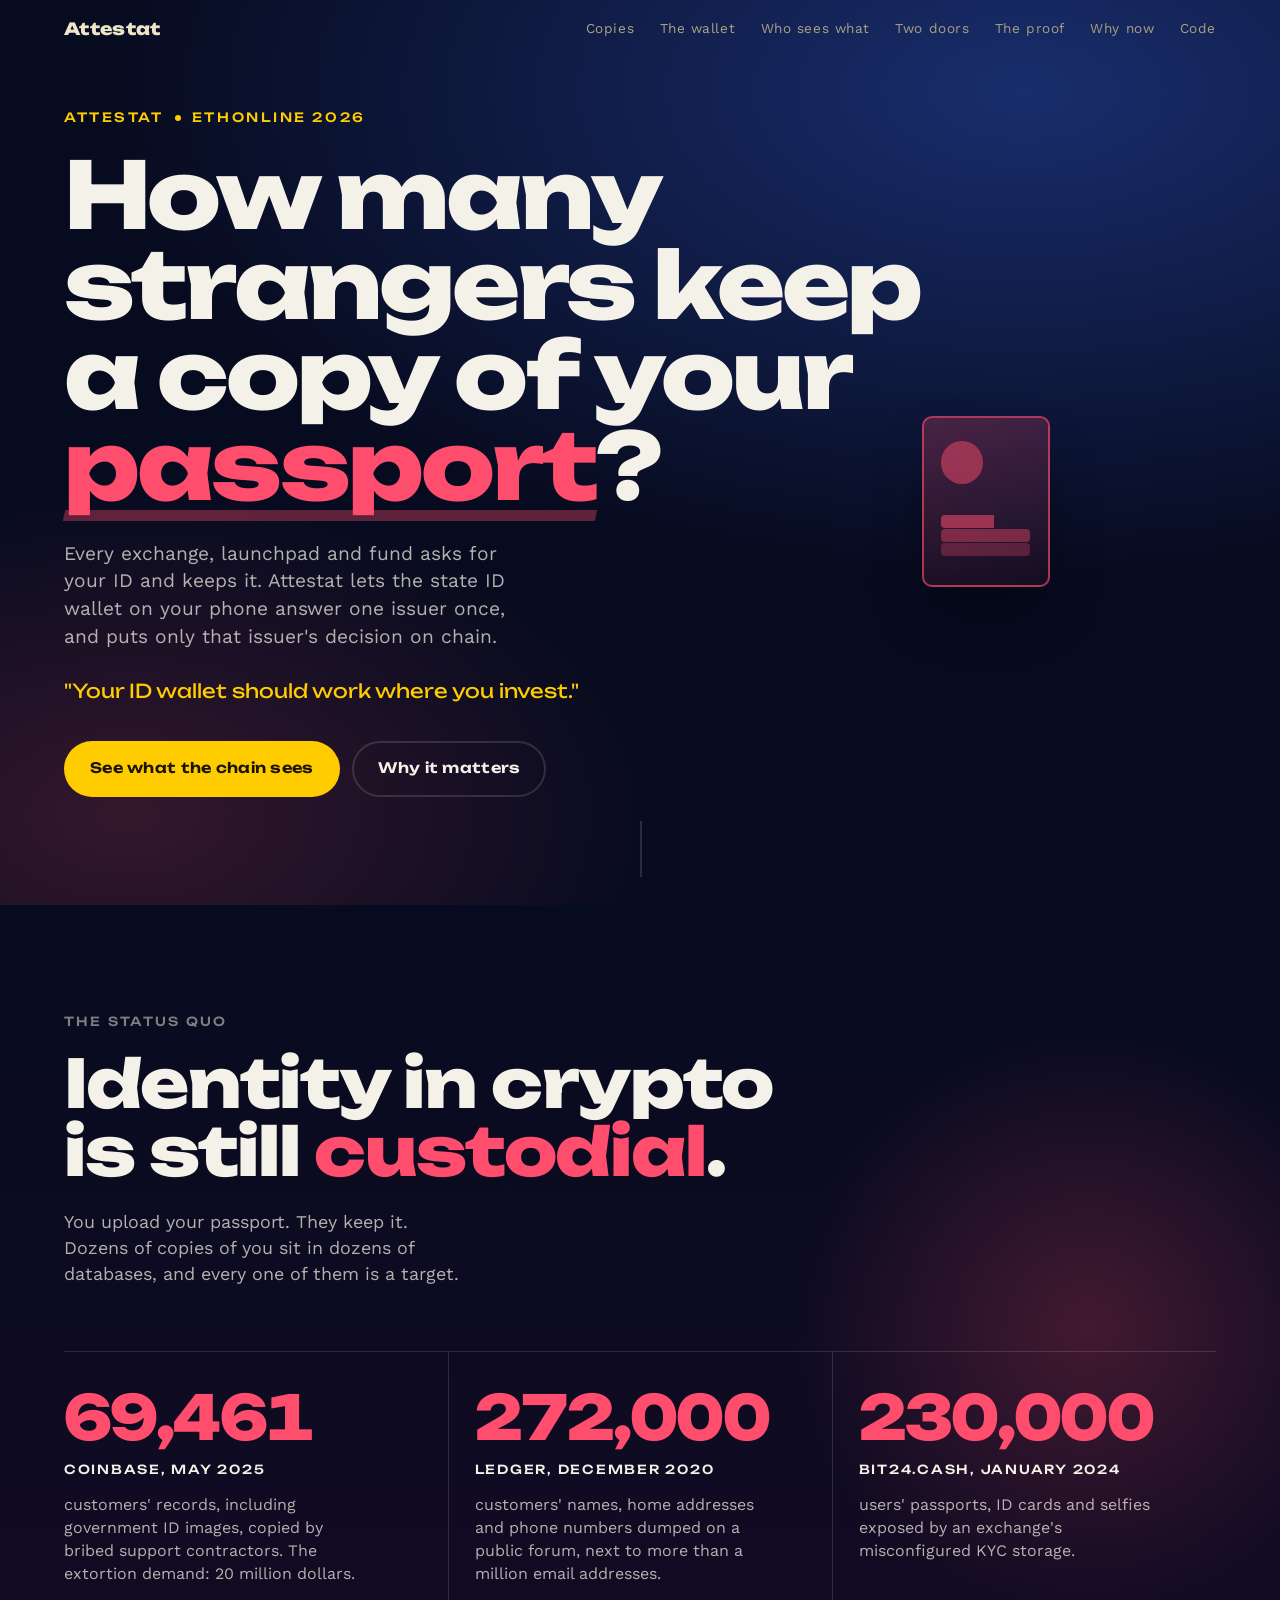
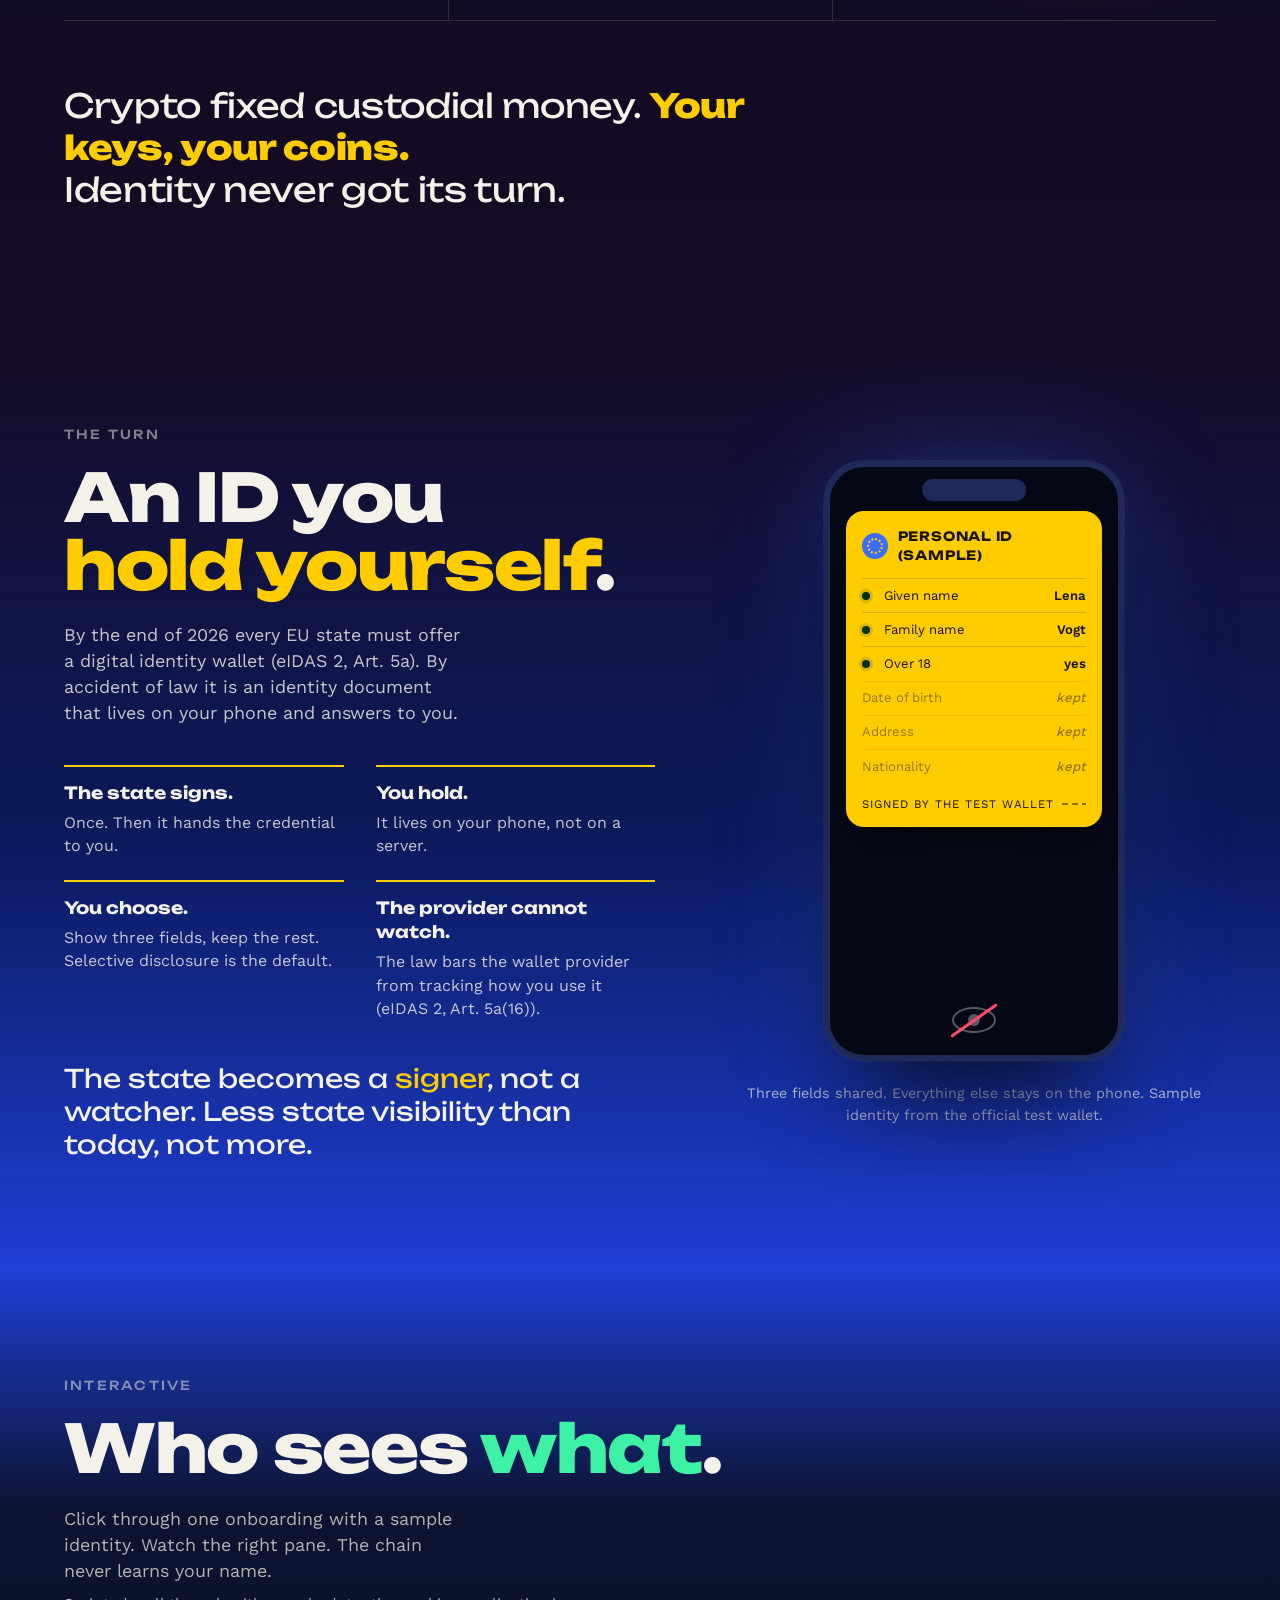
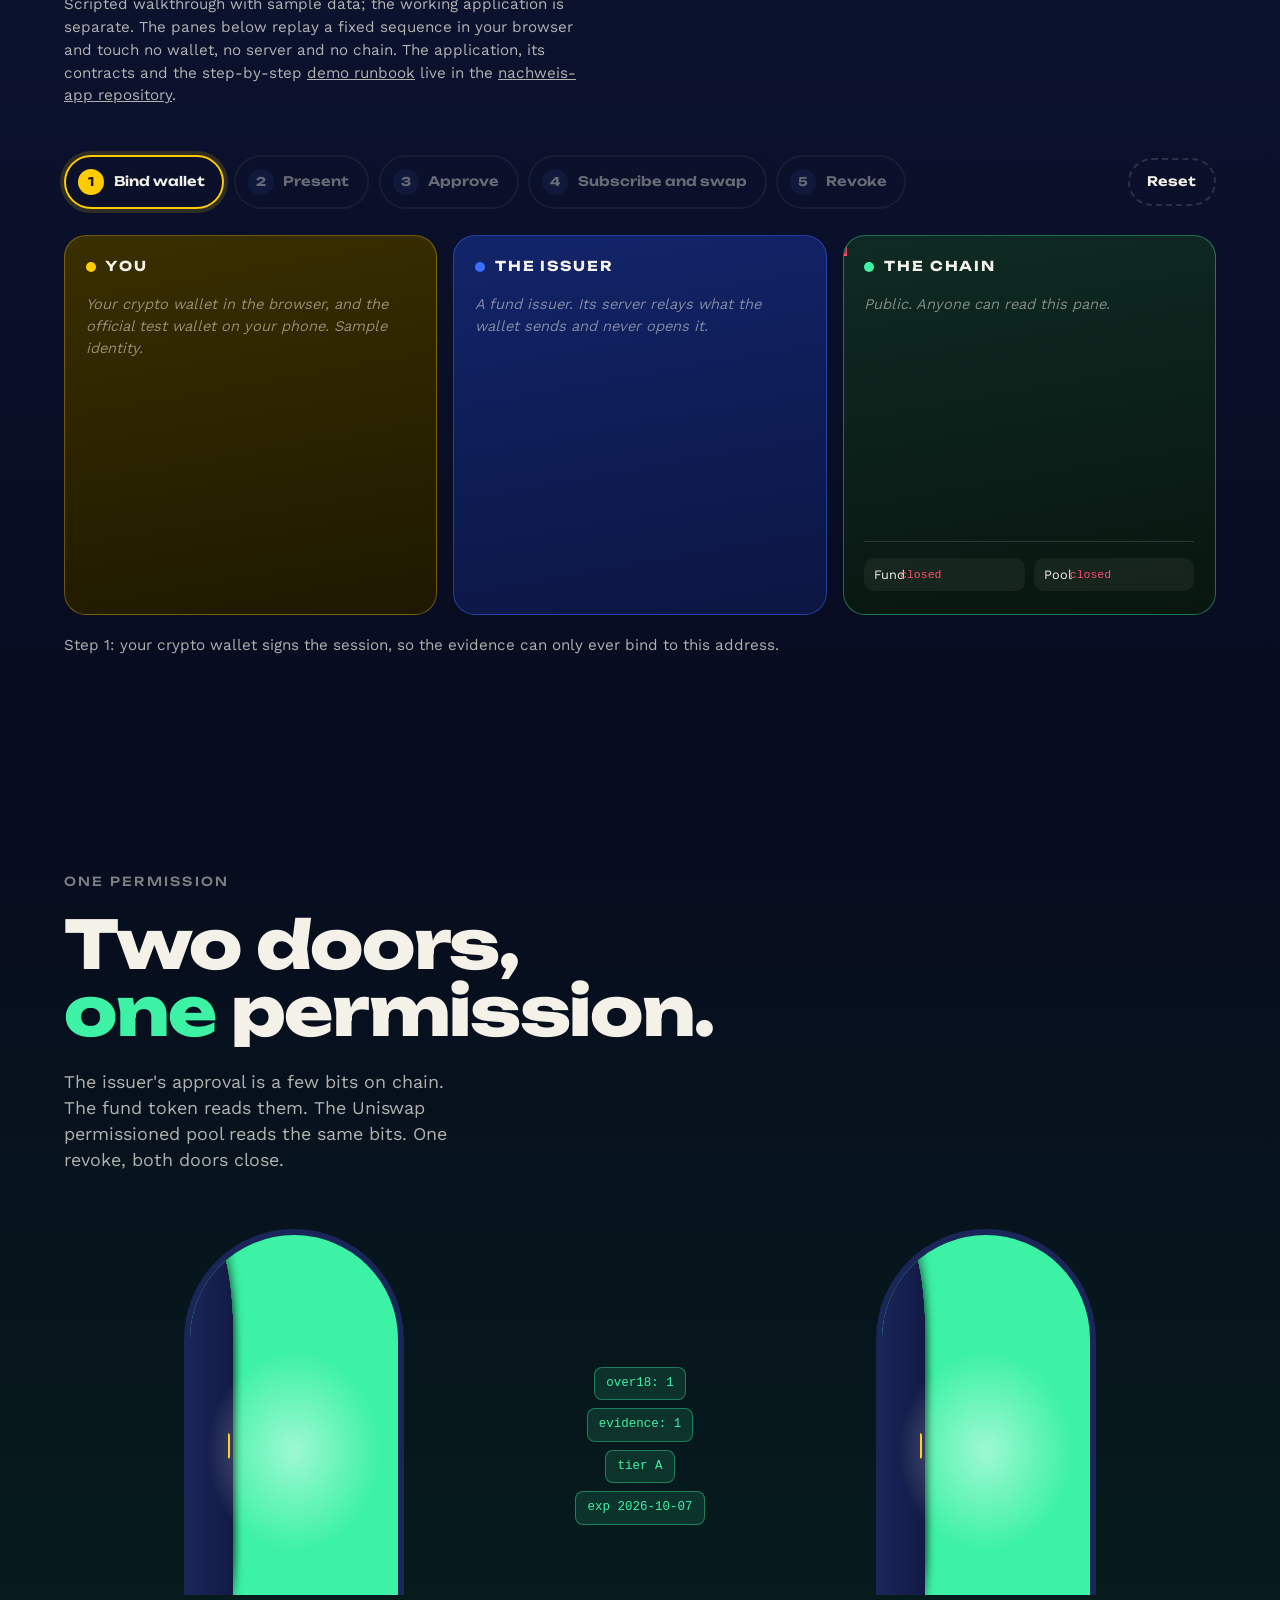
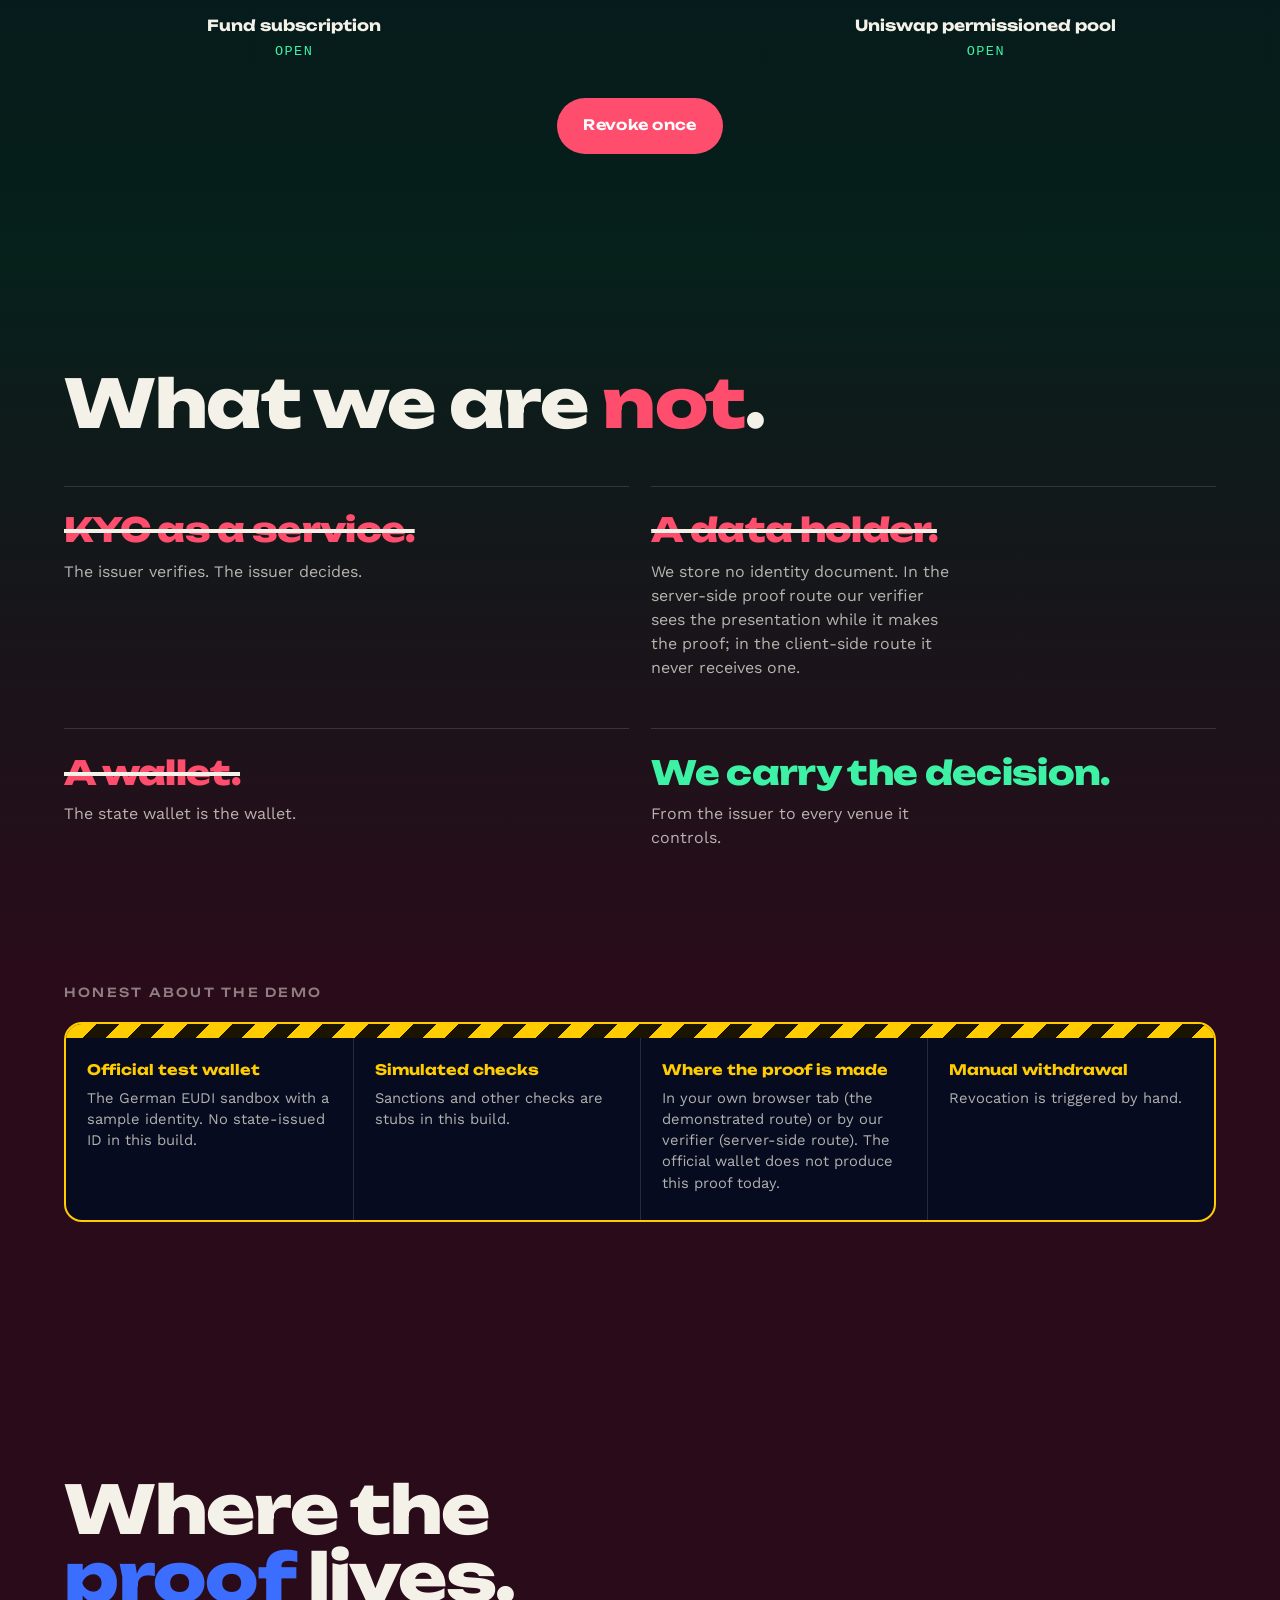
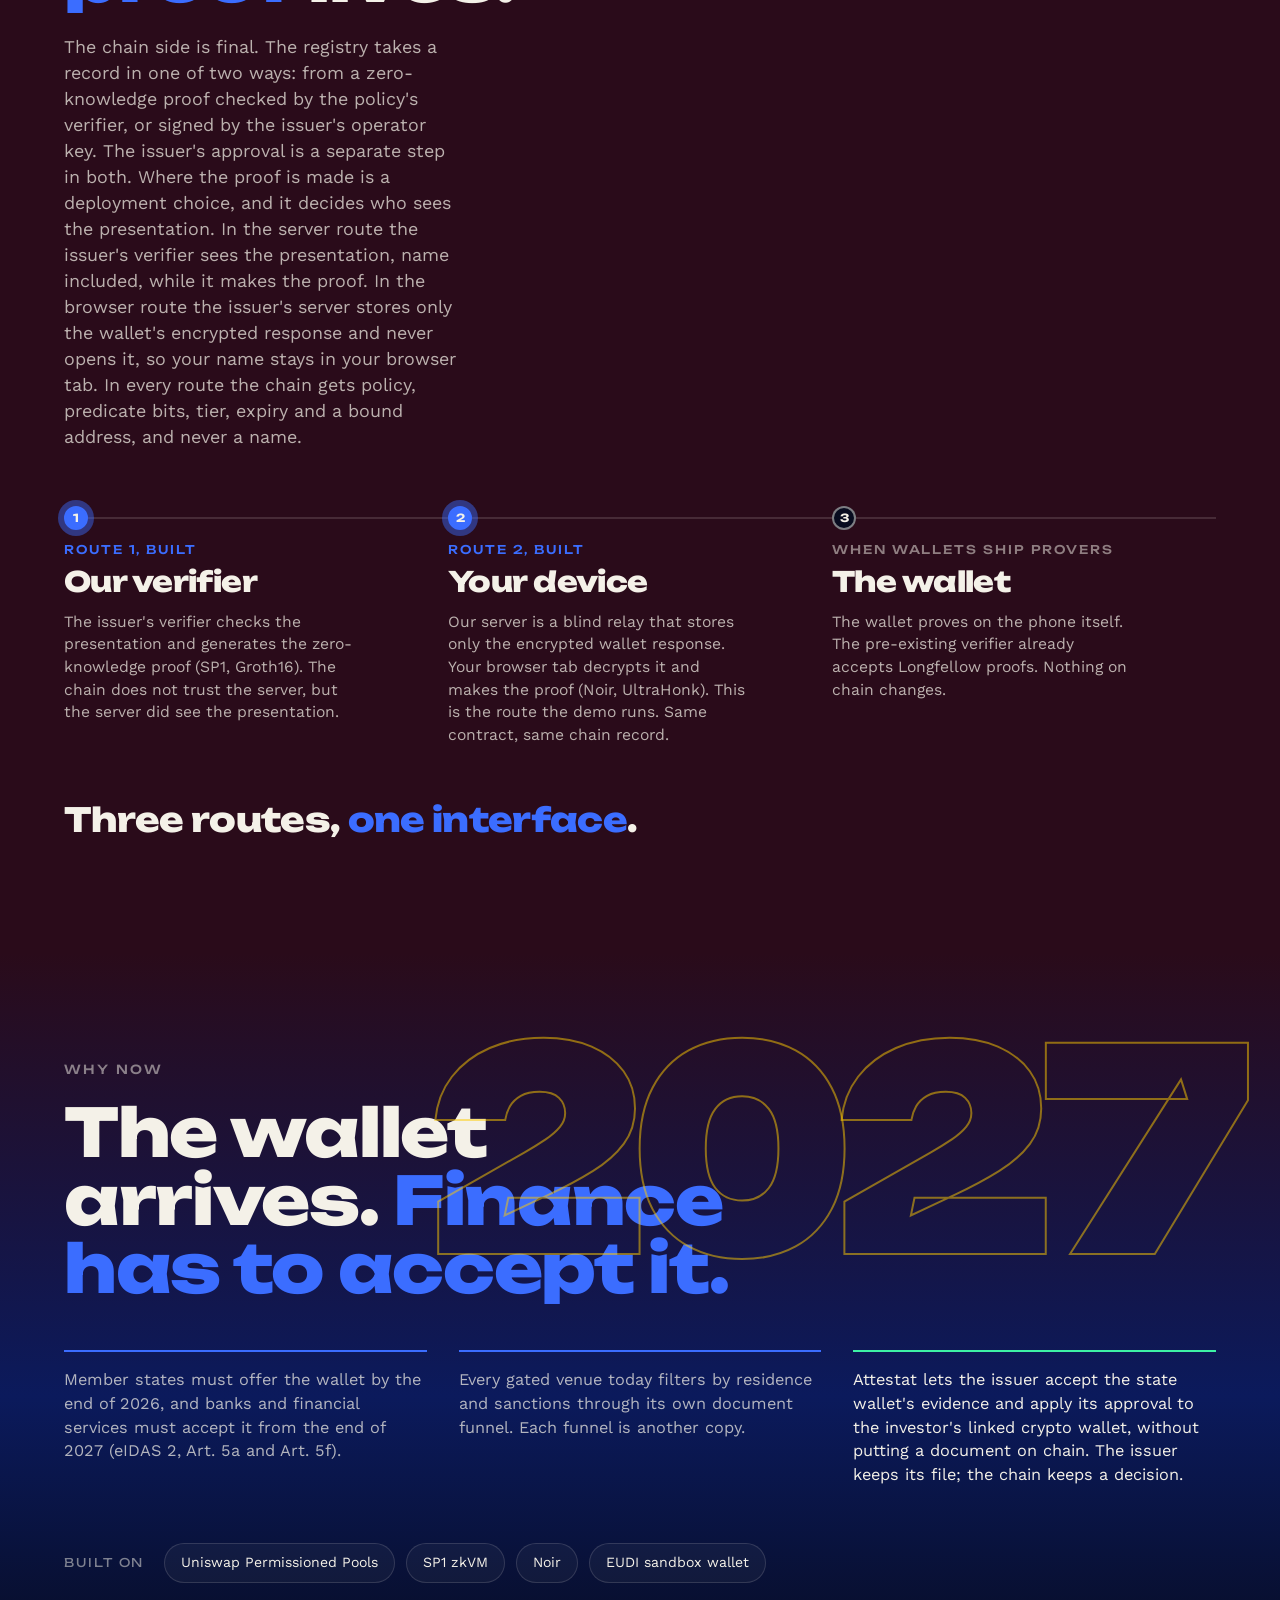
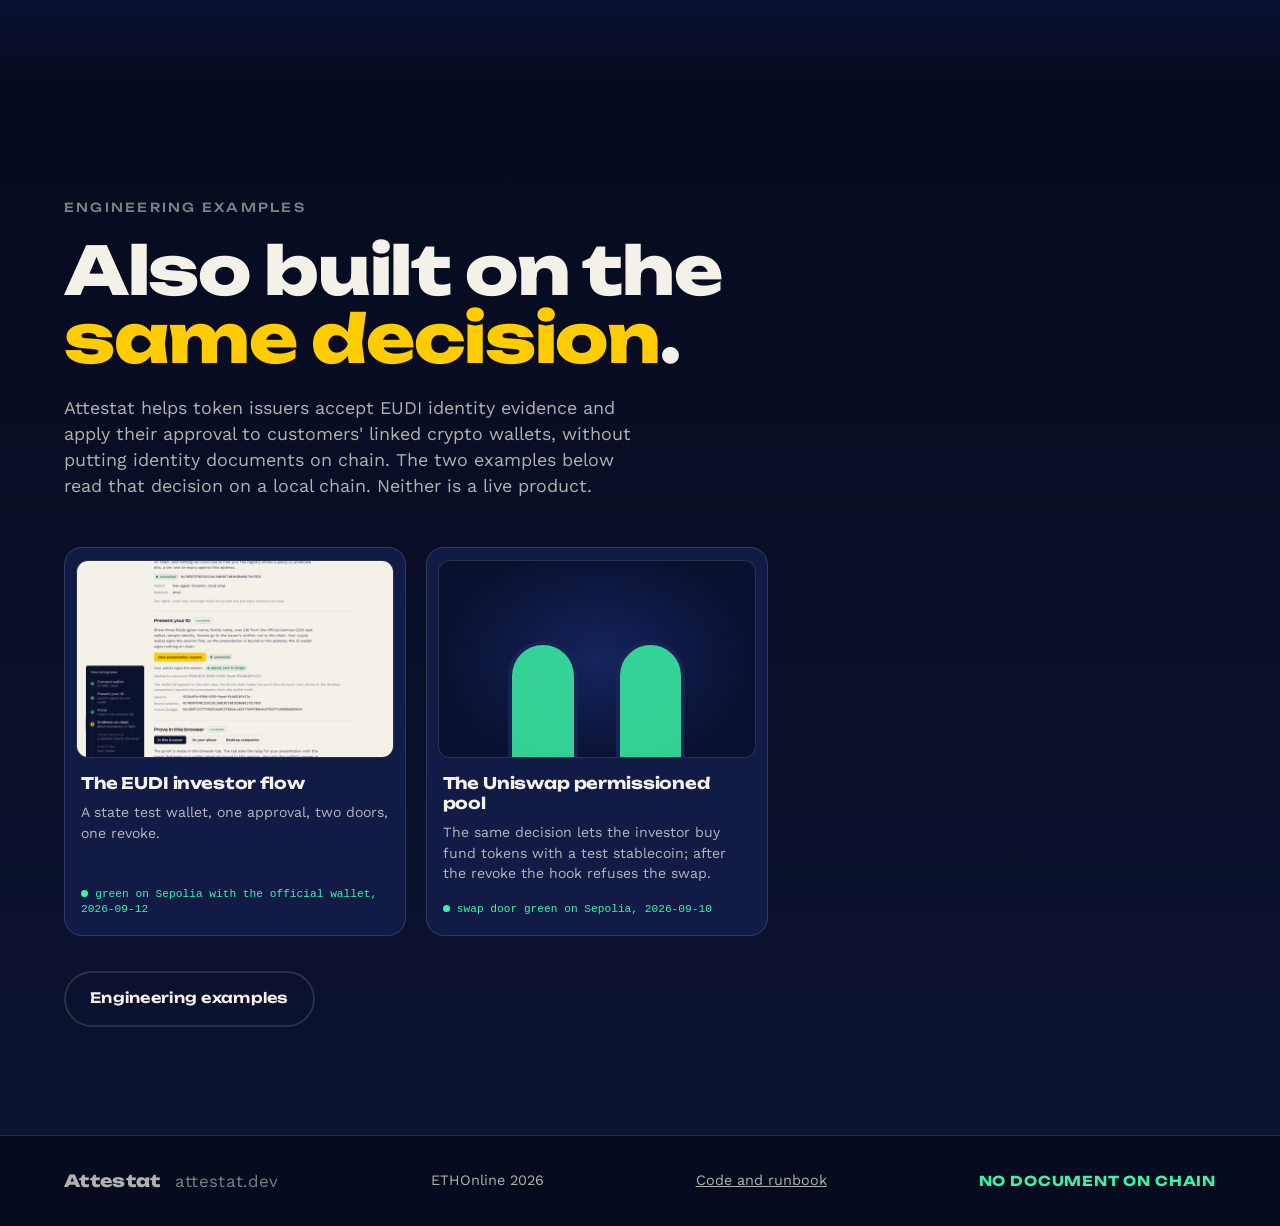
==== commit 46275ab4: "Align status lines with the Sepolia phone journey of 2026-09-12 Index teaser: green on Sepolia with " ====
--- a/index.html
+++ b/index.html
@@ -282,7 +282,7 @@
         <span class="tease-img"><img src="showcase/assets/eudi-investor-flow.png" alt="" loading="lazy" width="1280" height="800"></span>
         <span class="tease-title">The EUDI investor flow</span>
         <span class="tease-text">A state test wallet, one approval, two doors, one revoke.</span>
-        <span class="tease-state ok">green locally with the official wallet</span>
+        <span class="tease-state ok">green on Sepolia with the official wallet, 2026-09-12</span>
       </a>
       <a class="tease" href="showcase/index.html#demo-swap">
         <span class="tease-img tease-draw"><span class="ph-door"></span><span class="ph-door"></span></span>
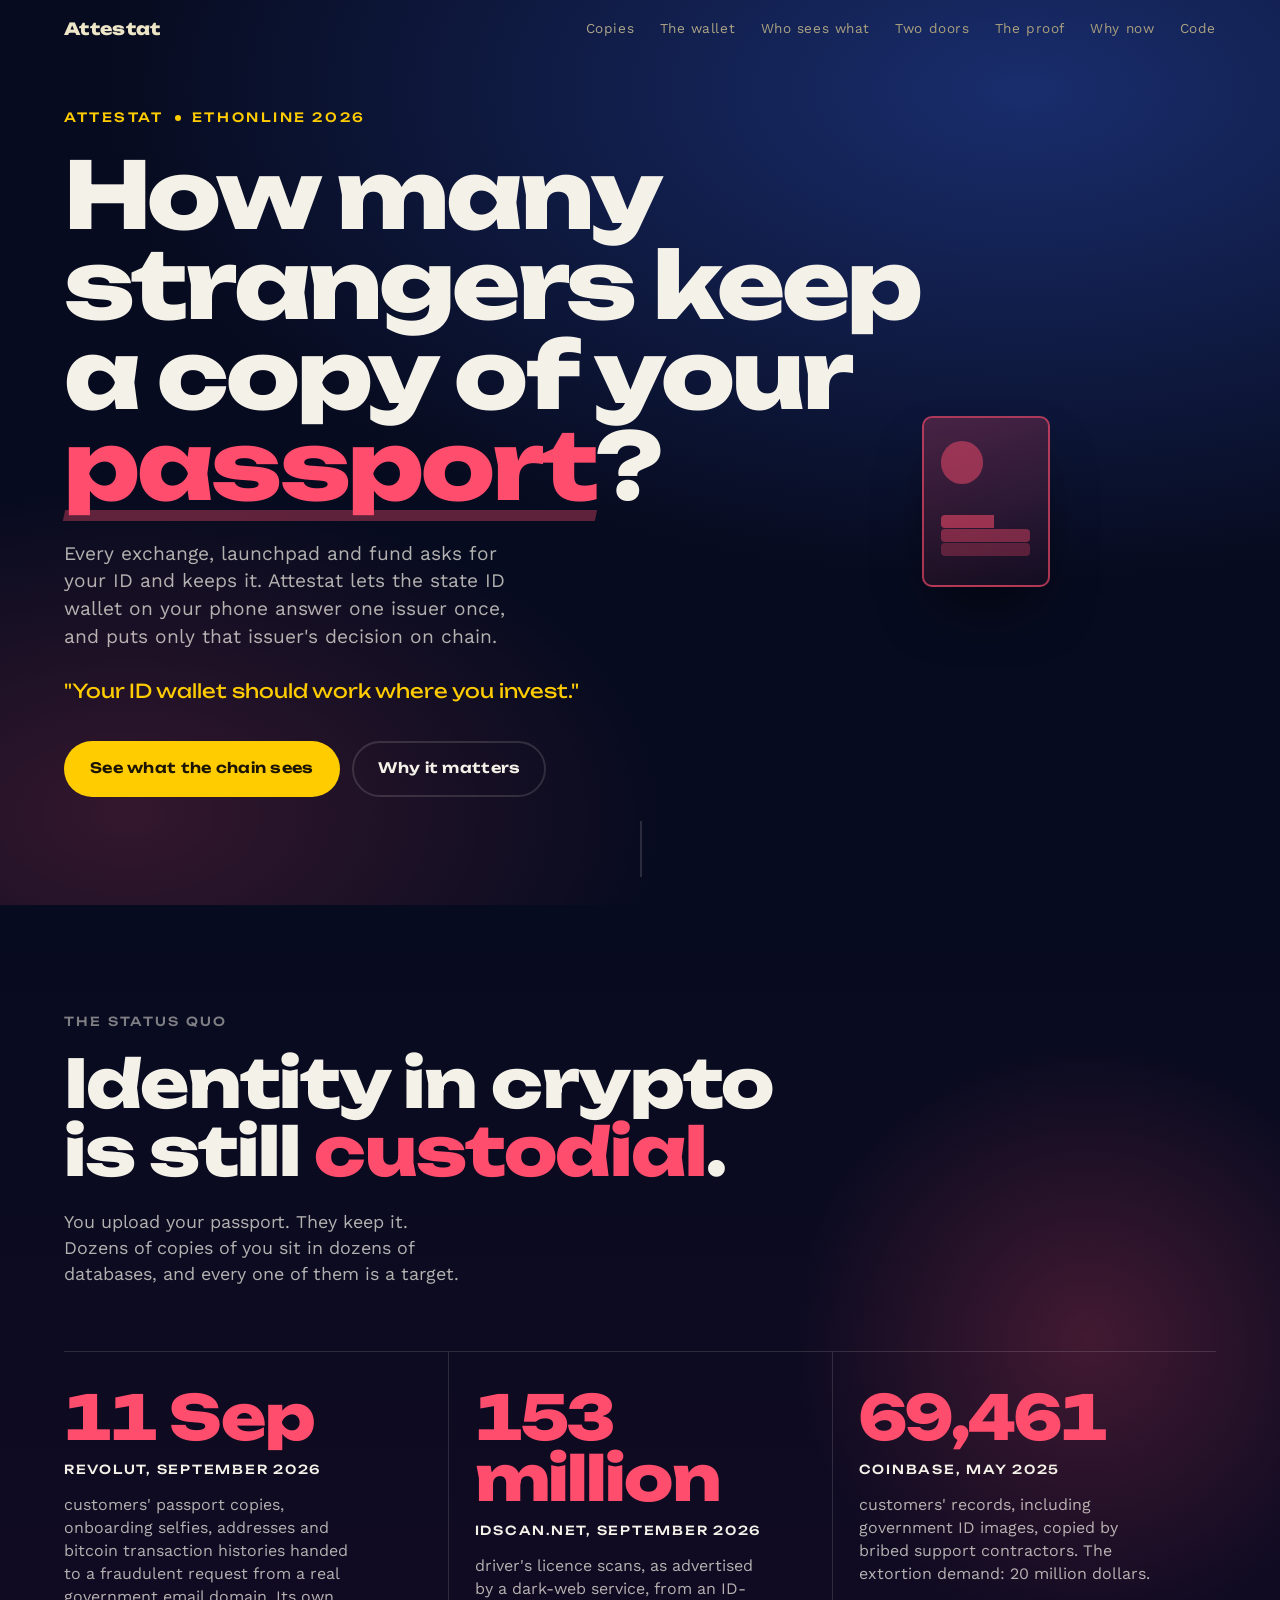
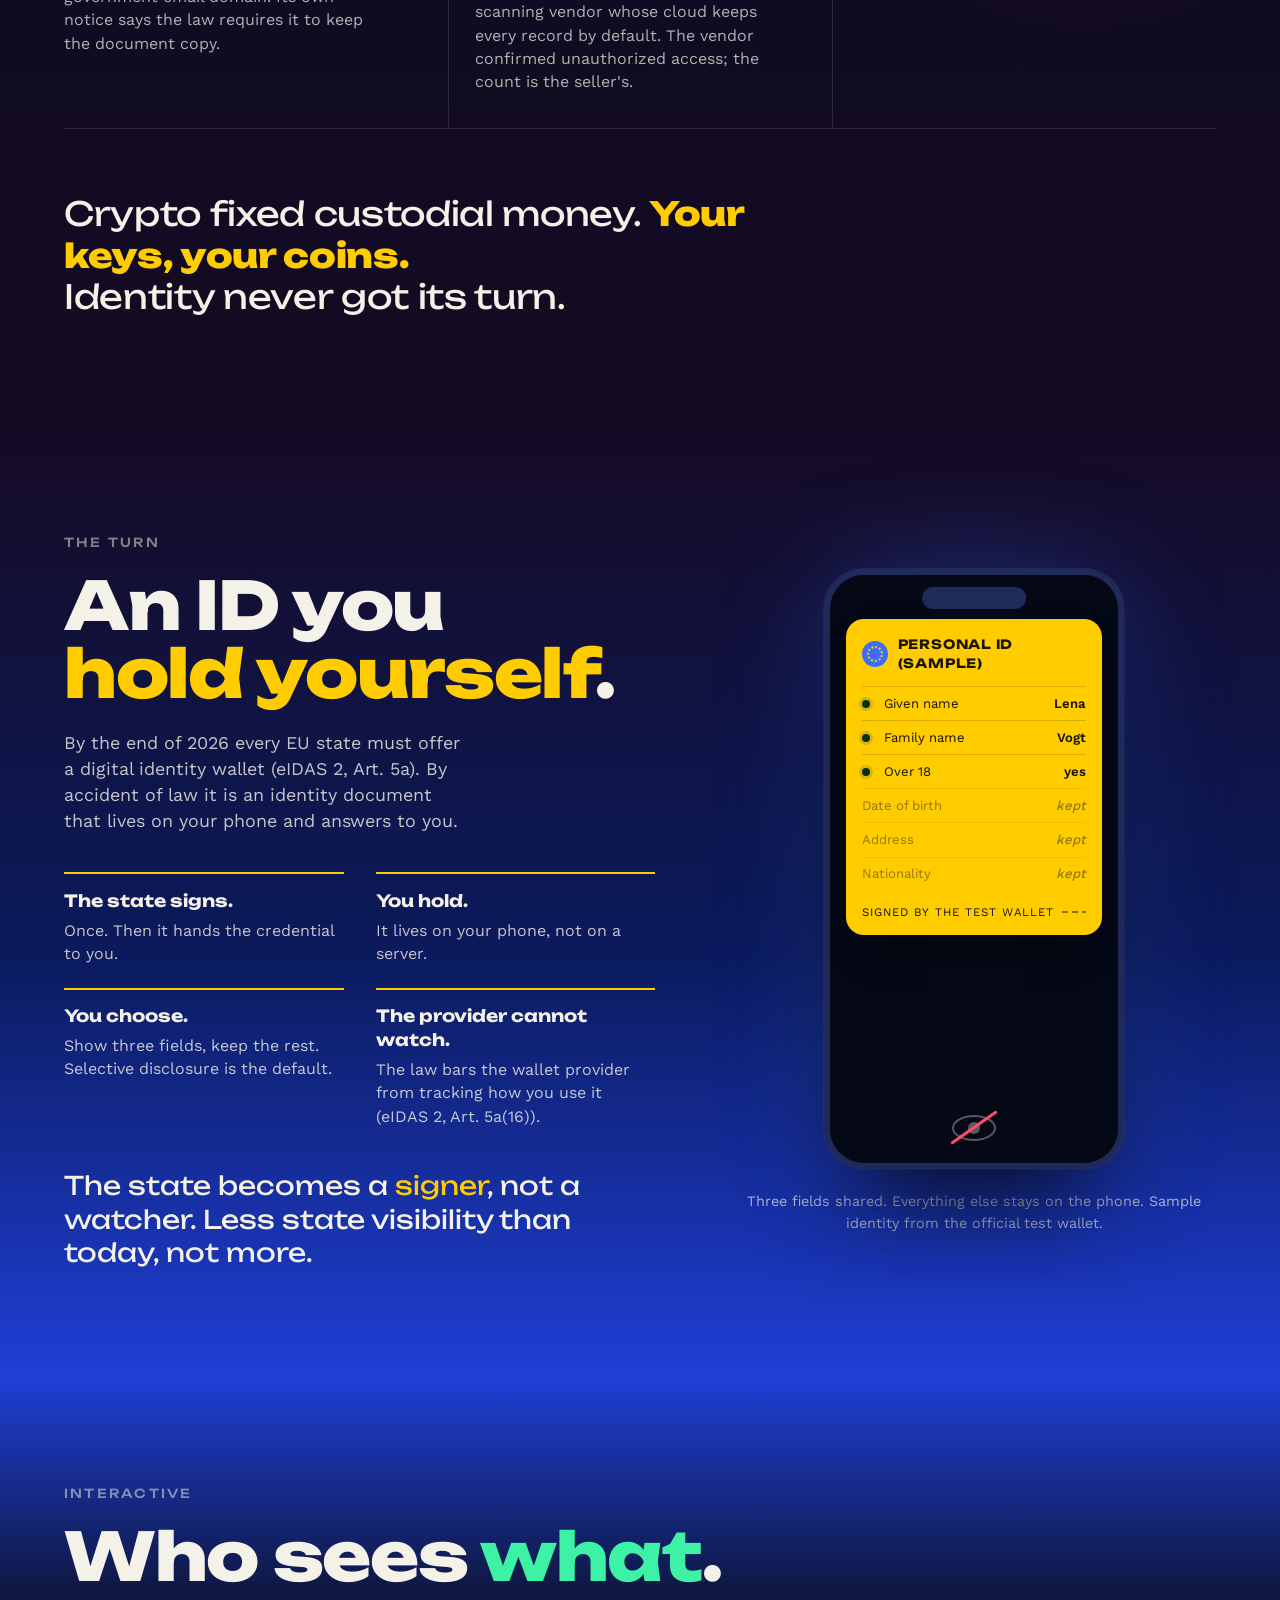
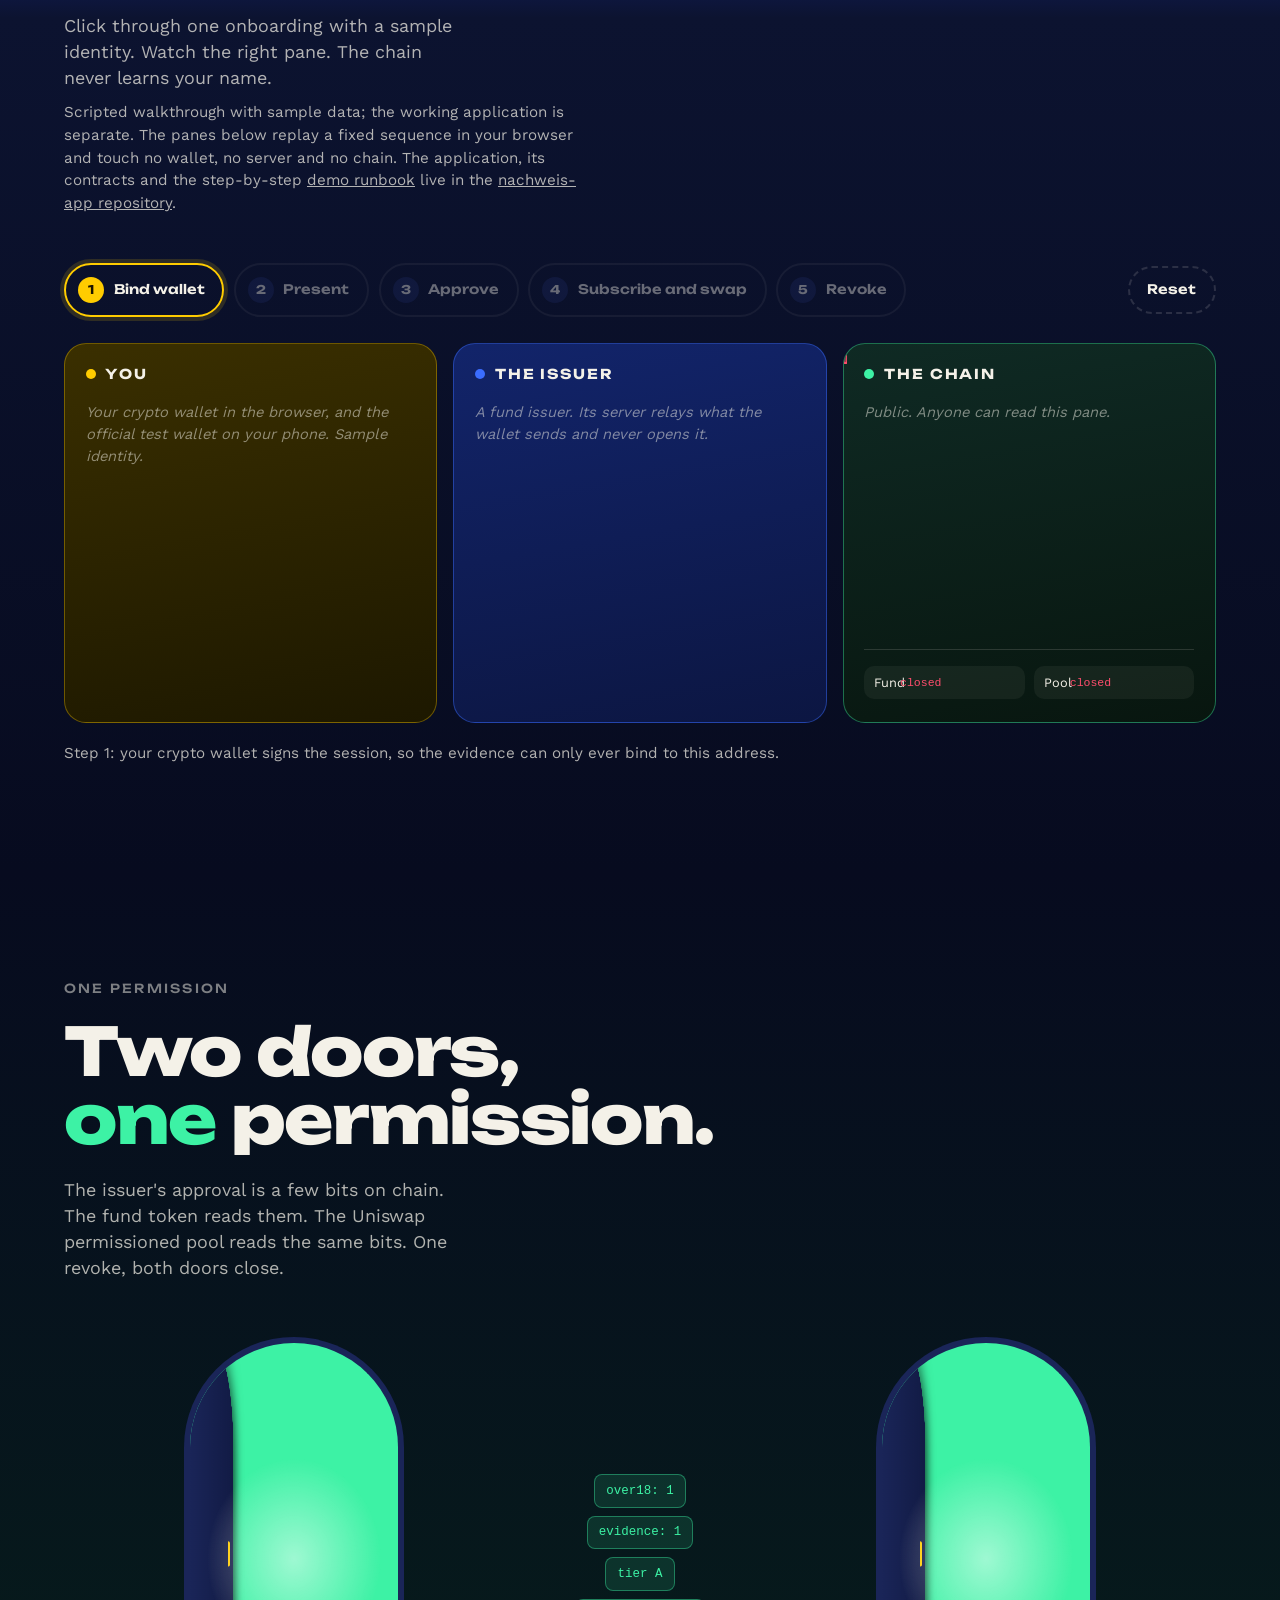
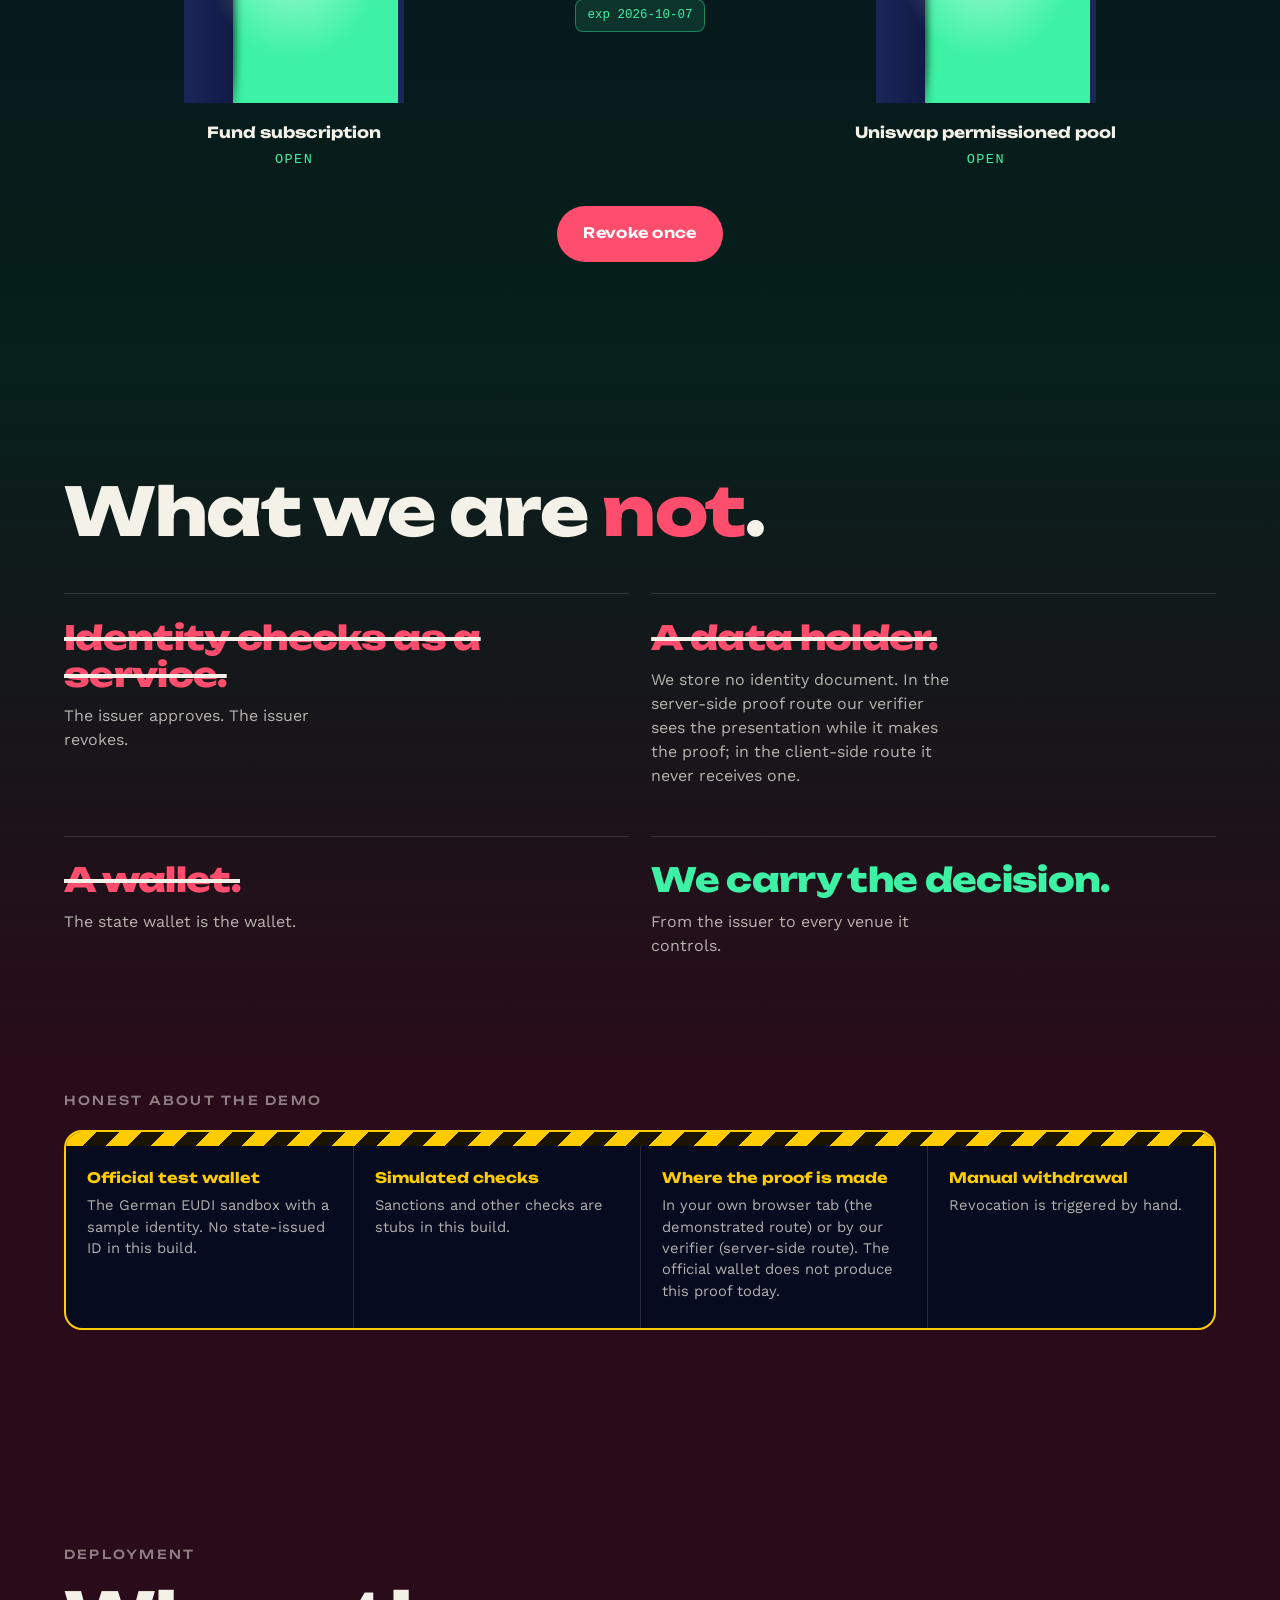
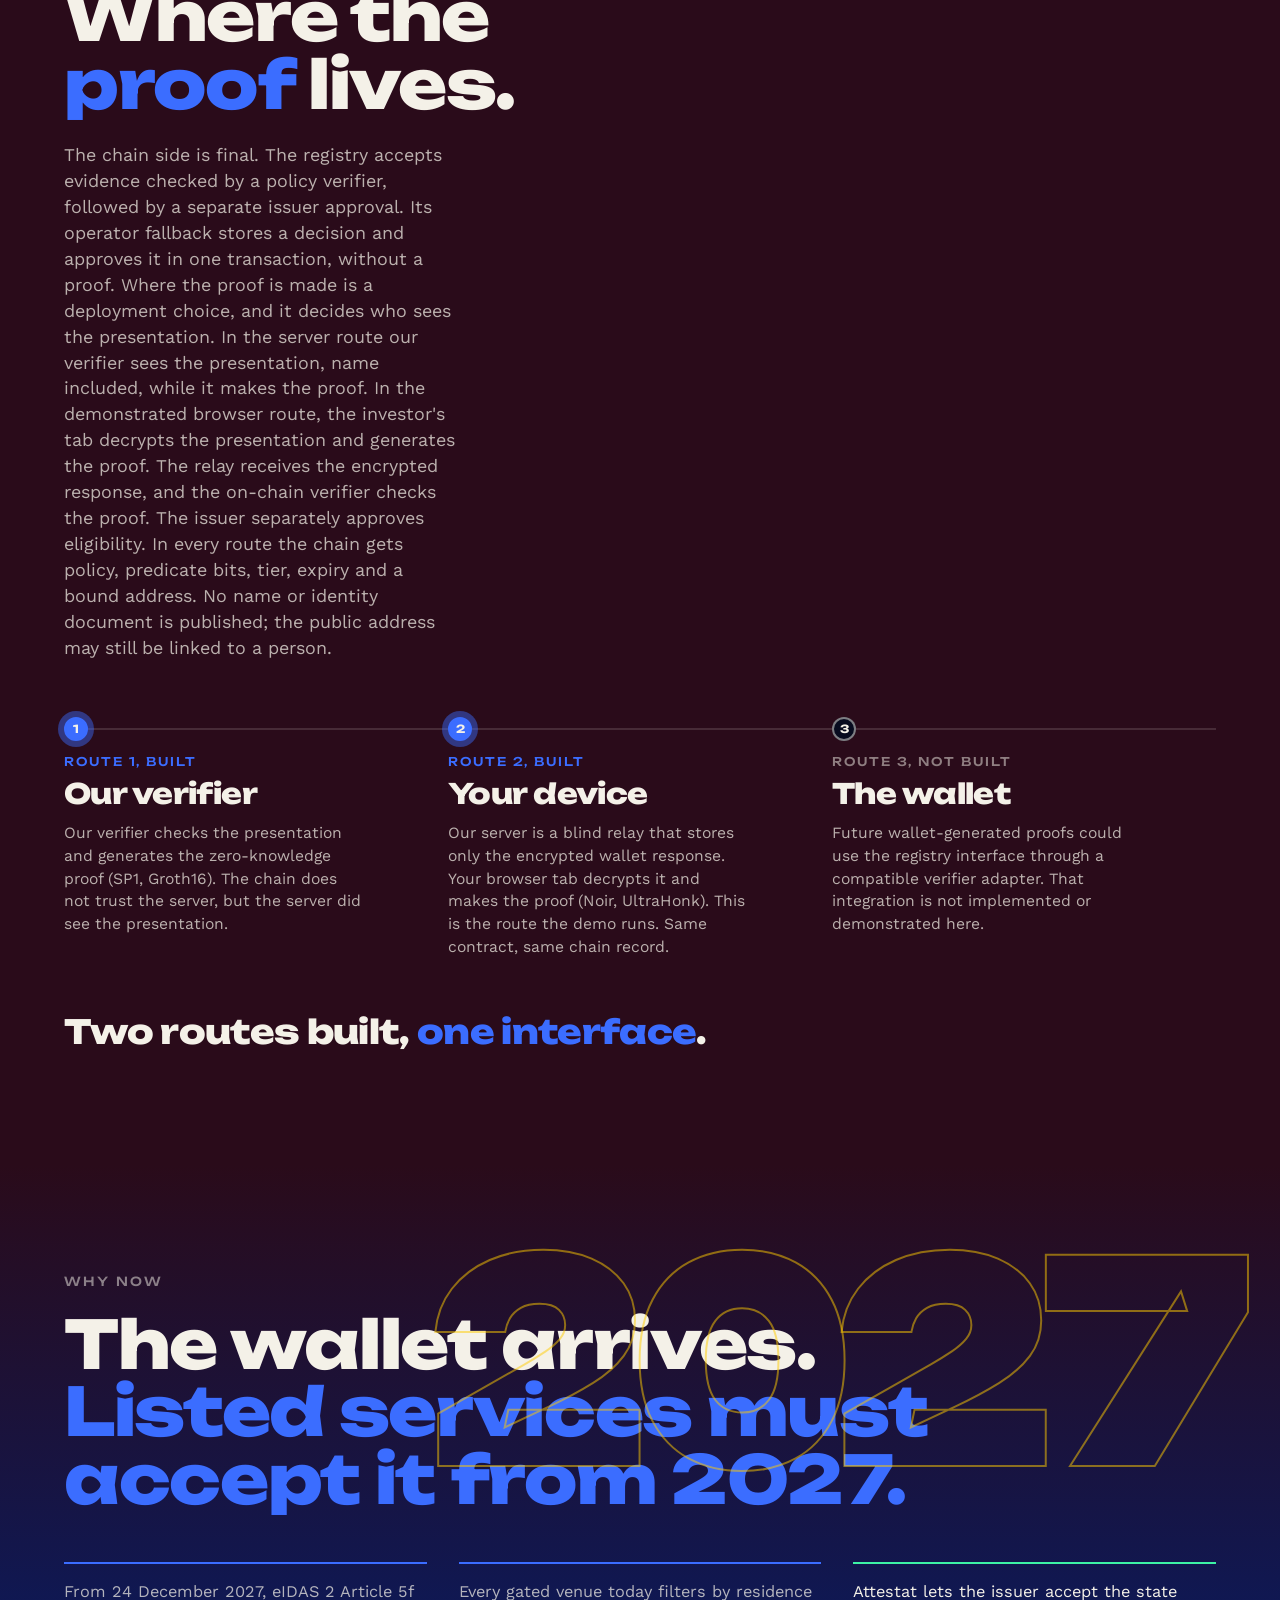
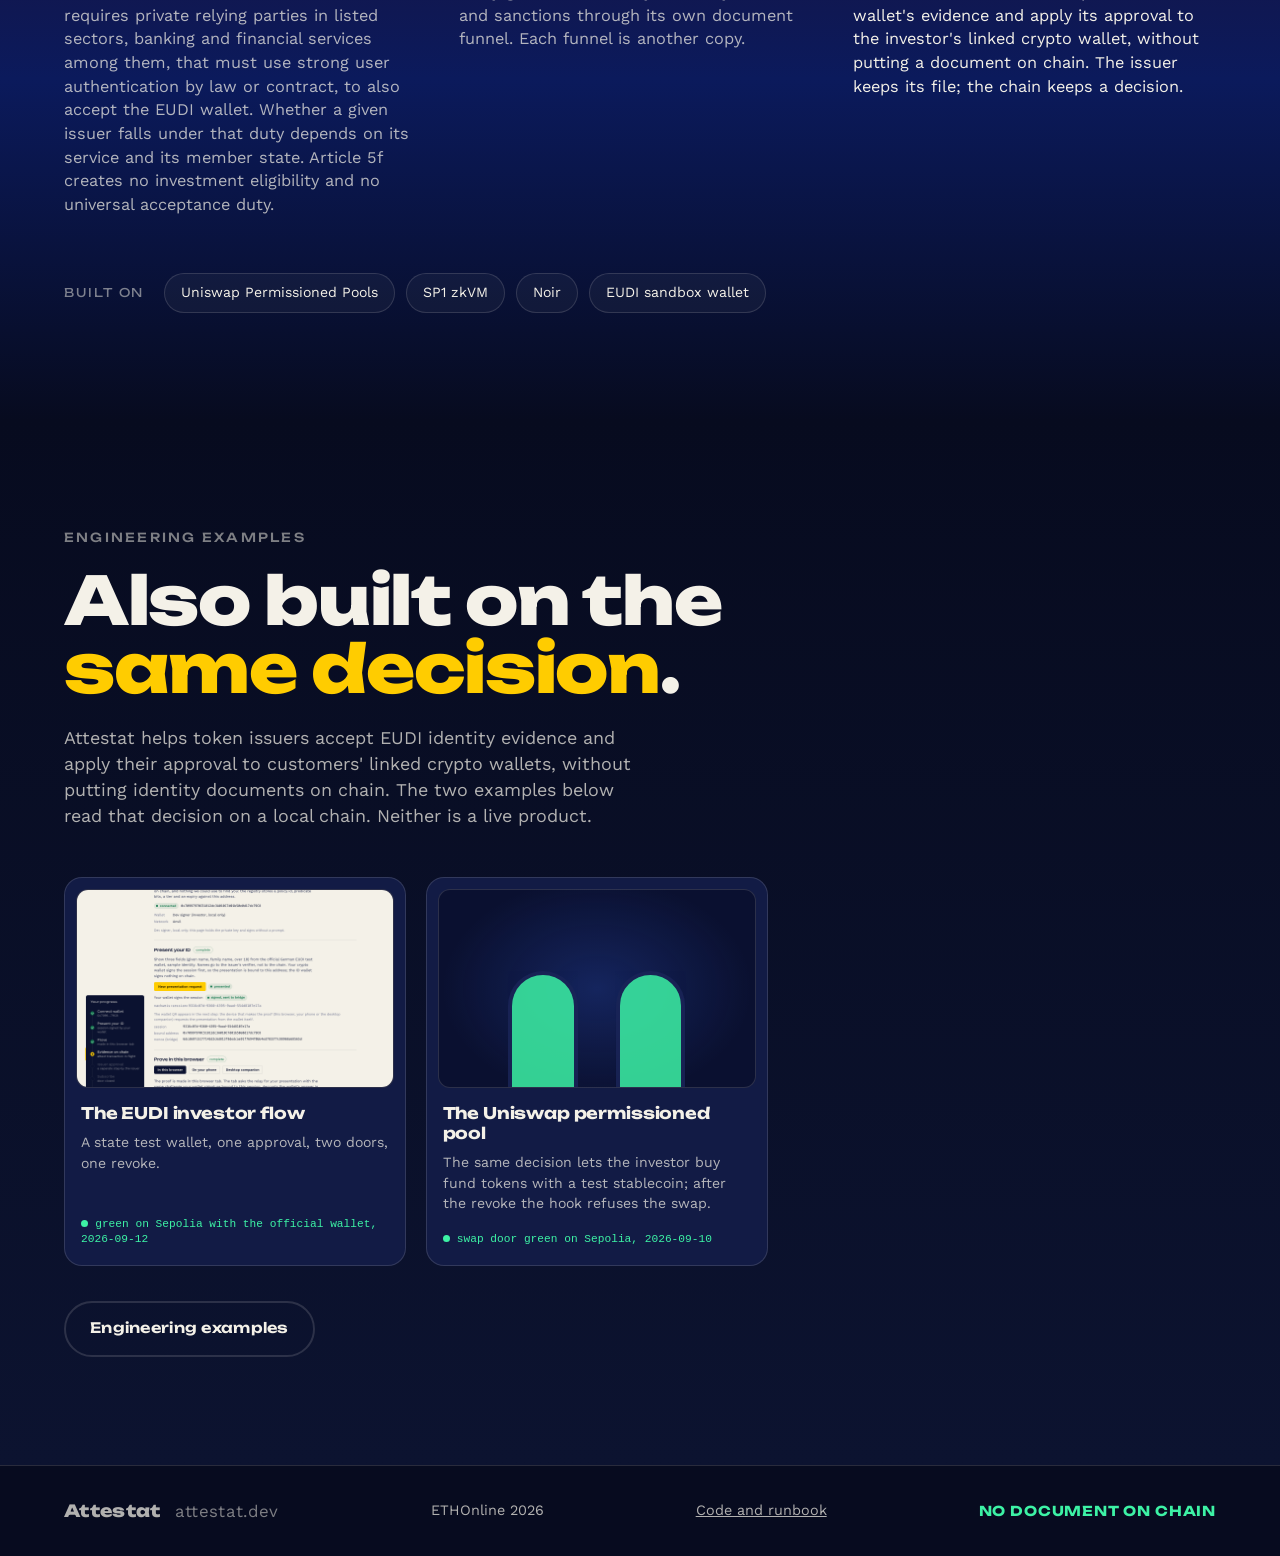
==== commit 30fdbdf4: "copy pass 2026-09-13: acceptance semantics, wallet compatibility, Article 5f conditional, incident c" ====
--- a/index.html
+++ b/index.html
@@ -61,23 +61,23 @@
     <p class="body reveal">You upload your passport. They keep it. Dozens of copies of you sit in dozens of databases, and every one of them is a target.</p>
 
     <div class="breaches">
+      <!-- Source: docs/wiki/incidents-idscan-revolut-2026-09.md in the nachweis-app repository (Revolut section), https://www.coindesk.com/tech/2026/09/12/bitcoin-activity-passports-exposed-after-revolut-falls-for-fake-government-request , retention from Revolut's Irish branch AML data collection notice -->
+      <article class="breach reveal">
+        <p class="big">11 Sep</p>
+        <p class="when">Revolut, September 2026</p>
+        <p class="what">customers' passport copies, onboarding selfies, addresses and bitcoin transaction histories handed to a fraudulent request from a real government email domain. Its own notice says the law requires it to keep the document copy.</p>
+      </article>
+      <!-- Source: docs/wiki/incidents-idscan-revolut-2026-09.md in the nachweis-app repository (IDScan.net section), https://krebsonsecurity.com/2026/09/fbi-probes-service-selling-153m-drivers-licenses/ , https://support.idscan.net/veriscan-cloud-portal/data-collection-and-retention -->
+      <article class="breach reveal">
+        <p class="big">153 million</p>
+        <p class="when">IDScan.net, September 2026</p>
+        <p class="what">driver's licence scans, as advertised by a dark-web service, from an ID-scanning vendor whose cloud keeps every record by default. The vendor confirmed unauthorized access; the count is the seller's.</p>
+      </article>
       <!-- Source: https://www.cm-alliance.com/coinbase-cyber-attack-timeline (69,461 affected, Maine AG filing) and https://www.coinbase.com/blog/protecting-our-customers-standing-up-to-extortionists (government ID images, USD 20 million demand, bribed support contractors) -->
       <article class="breach reveal">
         <p class="big">69,461</p>
         <p class="when">Coinbase, May 2025</p>
         <p class="what">customers' records, including government ID images, copied by bribed support contractors. The extortion demand: 20 million dollars.</p>
-      </article>
-      <!-- Source: https://www.ledger.com/message-ledgers-ceo-data-leak (1 million email addresses, 272,000 names, home addresses and phone numbers, dumped 2020-12-20) -->
-      <article class="breach reveal">
-        <p class="big">272,000</p>
-        <p class="when">Ledger, December 2020</p>
-        <p class="what">customers' names, home addresses and phone numbers dumped on a public forum, next to more than a million email addresses.</p>
-      </article>
-      <!-- Source: https://cybernews.com/security/iranian-crypto-exchange-leaks-passports/ (230,000 users, passports, ID cards and selfies, misconfigured storage, January 2024) -->
-      <article class="breach reveal">
-        <p class="big">230,000</p>
-        <p class="when">Bit24.cash, January 2024</p>
-        <p class="what">users' passports, ID cards and selfies exposed by an exchange's misconfigured KYC storage.</p>
       </article>
     </div>
 
@@ -201,7 +201,7 @@
   <div class="wrap">
     <h2 class="display reveal">What we are <span class="coral">not</span>.</h2>
     <ul class="nots">
-      <li class="reveal"><s>KYC as a service.</s><span>The issuer verifies. The issuer decides.</span></li>
+      <li class="reveal"><s>Identity checks as a service.</s><span>The issuer approves. The issuer revokes.</span></li>
       <li class="reveal"><s>A data holder.</s><span>We store no identity document. In the server-side proof route our verifier sees the presentation while it makes the proof; in the client-side route it never receives one.</span></li>
       <li class="reveal"><s>A wallet.</s><span>The state wallet is the wallet.</span></li>
       <li class="reveal"><em>We carry the decision.</em><span>From the issuer to every venue it controls.</span></li>
@@ -227,12 +227,12 @@
   <div class="wrap">
     <p class="label reveal">Deployment</p>
     <h2 class="display reveal">Where the <span class="blue">proof</span> lives.</h2>
-    <p class="body reveal">The chain side is final. The registry takes a record in one of two ways: from a zero-knowledge proof checked by the policy's verifier, or signed by the issuer's operator key. The issuer's approval is a separate step in both. Where the proof is made is a deployment choice, and it decides who sees the presentation. In the server route the issuer's verifier sees the presentation, name included, while it makes the proof. In the browser route the issuer's server stores only the wallet's encrypted response and never opens it, so your name stays in your browser tab. In every route the chain gets policy, predicate bits, tier, expiry and a bound address, and never a name.</p>
+    <p class="body reveal">The chain side is final. The registry accepts evidence checked by a policy verifier, followed by a separate issuer approval. Its operator fallback stores a decision and approves it in one transaction, without a proof. Where the proof is made is a deployment choice, and it decides who sees the presentation. In the server route our verifier sees the presentation, name included, while it makes the proof. In the demonstrated browser route, the investor's tab decrypts the presentation and generates the proof. The relay receives the encrypted response, and the on-chain verifier checks the proof. The issuer separately approves eligibility. In every route the chain gets policy, predicate bits, tier, expiry and a bound address. No name or identity document is published; the public address may still be linked to a person.</p>
     <ol class="proof-steps reveal">
       <li class="proof-step is-now">
         <span class="proof-when">Route 1, built</span>
         <span class="proof-where">Our verifier</span>
-        <p>The issuer's verifier checks the presentation and generates the zero-knowledge proof (SP1, Groth16). The chain does not trust the server, but the server did see the presentation.</p>
+        <p>Our verifier checks the presentation and generates the zero-knowledge proof (SP1, Groth16). The chain does not trust the server, but the server did see the presentation.</p>
       </li>
       <li class="proof-step is-now">
         <span class="proof-when">Route 2, built</span>
@@ -240,12 +240,12 @@
         <p>Our server is a blind relay that stores only the encrypted wallet response. Your browser tab decrypts it and makes the proof (Noir, UltraHonk). This is the route the demo runs. Same contract, same chain record.</p>
       </li>
       <li class="proof-step">
-        <span class="proof-when">When wallets ship provers</span>
+        <span class="proof-when">Route 3, not built</span>
         <span class="proof-where">The wallet</span>
-        <p>The wallet proves on the phone itself. The pre-existing verifier already accepts Longfellow proofs. Nothing on chain changes.</p>
+        <p>Future wallet-generated proofs could use the registry interface through a compatible verifier adapter. That integration is not implemented or demonstrated here.</p>
       </li>
     </ol>
-    <p class="proof-close reveal">Three routes, <span class="blue">one interface</span>.</p>
+    <p class="proof-close reveal">Two routes built, <span class="blue">one interface</span>.</p>
   </div>
 </section>
 
@@ -254,10 +254,10 @@
   <div class="wrap">
     <p class="label reveal">Why now</p>
     <p class="year reveal" aria-hidden="true">2027</p>
-    <h2 class="display reveal">The wallet arrives. <span class="blue">Finance has to accept it.</span></h2>
+    <h2 class="display reveal">The wallet arrives. <span class="blue">Listed services must accept it from 2027.</span></h2>
     <div class="why-grid">
-      <!-- Source: eIDAS 2, Art 5a (wallet obligation) and Art 5f(2) mandatory acceptance in banking and financial services. https://eur-lex.europa.eu/legal-content/EN/TXT/HTML/?uri=CELEX:32024R1183 -->
-      <p class="reveal">Member states must offer the wallet by the end of 2026, and banks and financial services must accept it from the end of 2027 (eIDAS 2, Art. 5a and Art. 5f).</p>
+      <!-- Source: eIDAS 2, Art 5a (wallet obligation) and Art 5f(2): from 24 December 2027, private relying parties in listed sectors (banking and financial services among them) that must use strong user authentication by law or contract also accept the wallet. https://eur-lex.europa.eu/legal-content/EN/TXT/HTML/?uri=CELEX:32024R1183 -->
+      <p class="reveal">From 24 December 2027, eIDAS 2 Article 5f requires private relying parties in listed sectors, banking and financial services among them, that must use strong user authentication by law or contract, to also accept the EUDI wallet. Whether a given issuer falls under that duty depends on its service and its member state. Article 5f creates no investment eligibility and no universal acceptance duty.</p>
       <p class="reveal">Every gated venue today filters by residence and sanctions through its own document funnel. Each funnel is another copy.</p>
       <p class="reveal">Attestat lets the issuer accept the state wallet's evidence and apply its approval to the investor's linked crypto wallet, without putting a document on chain. The issuer keeps its file; the chain keeps a decision.</p>
     </div>
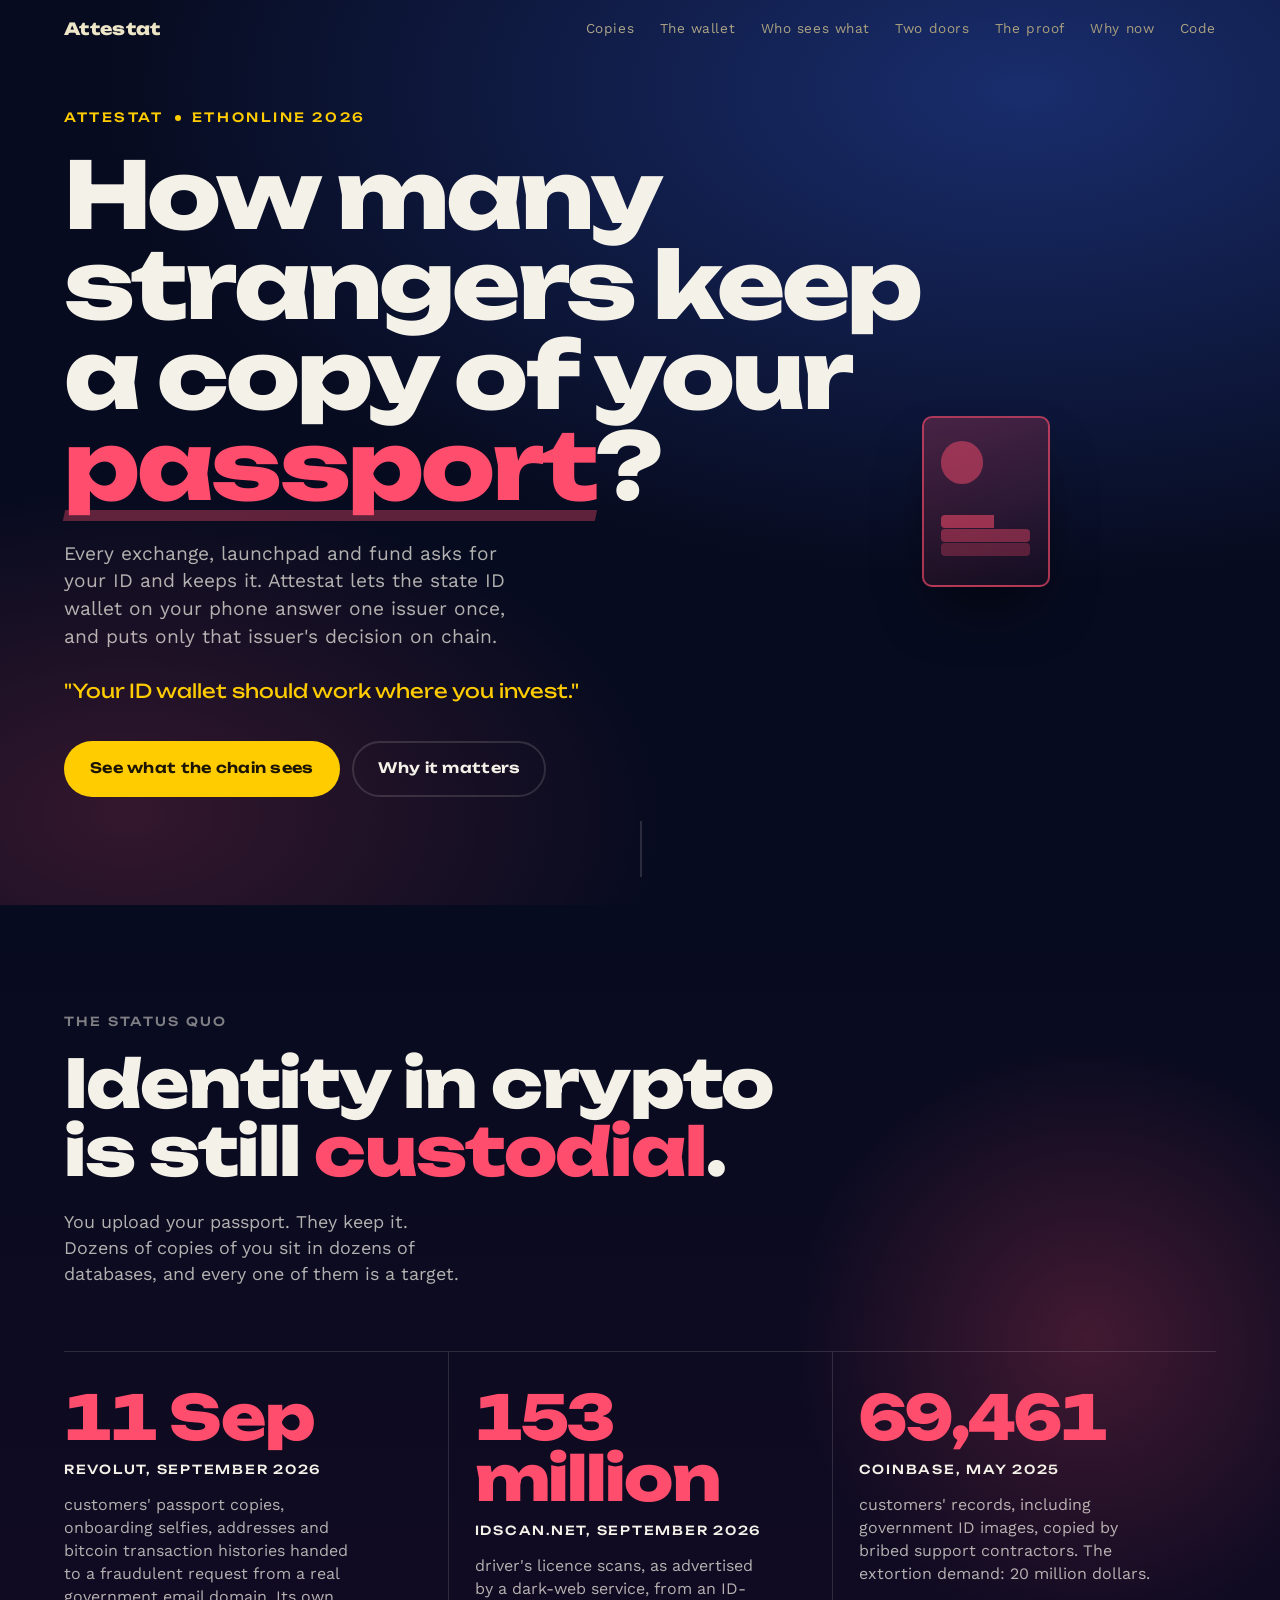
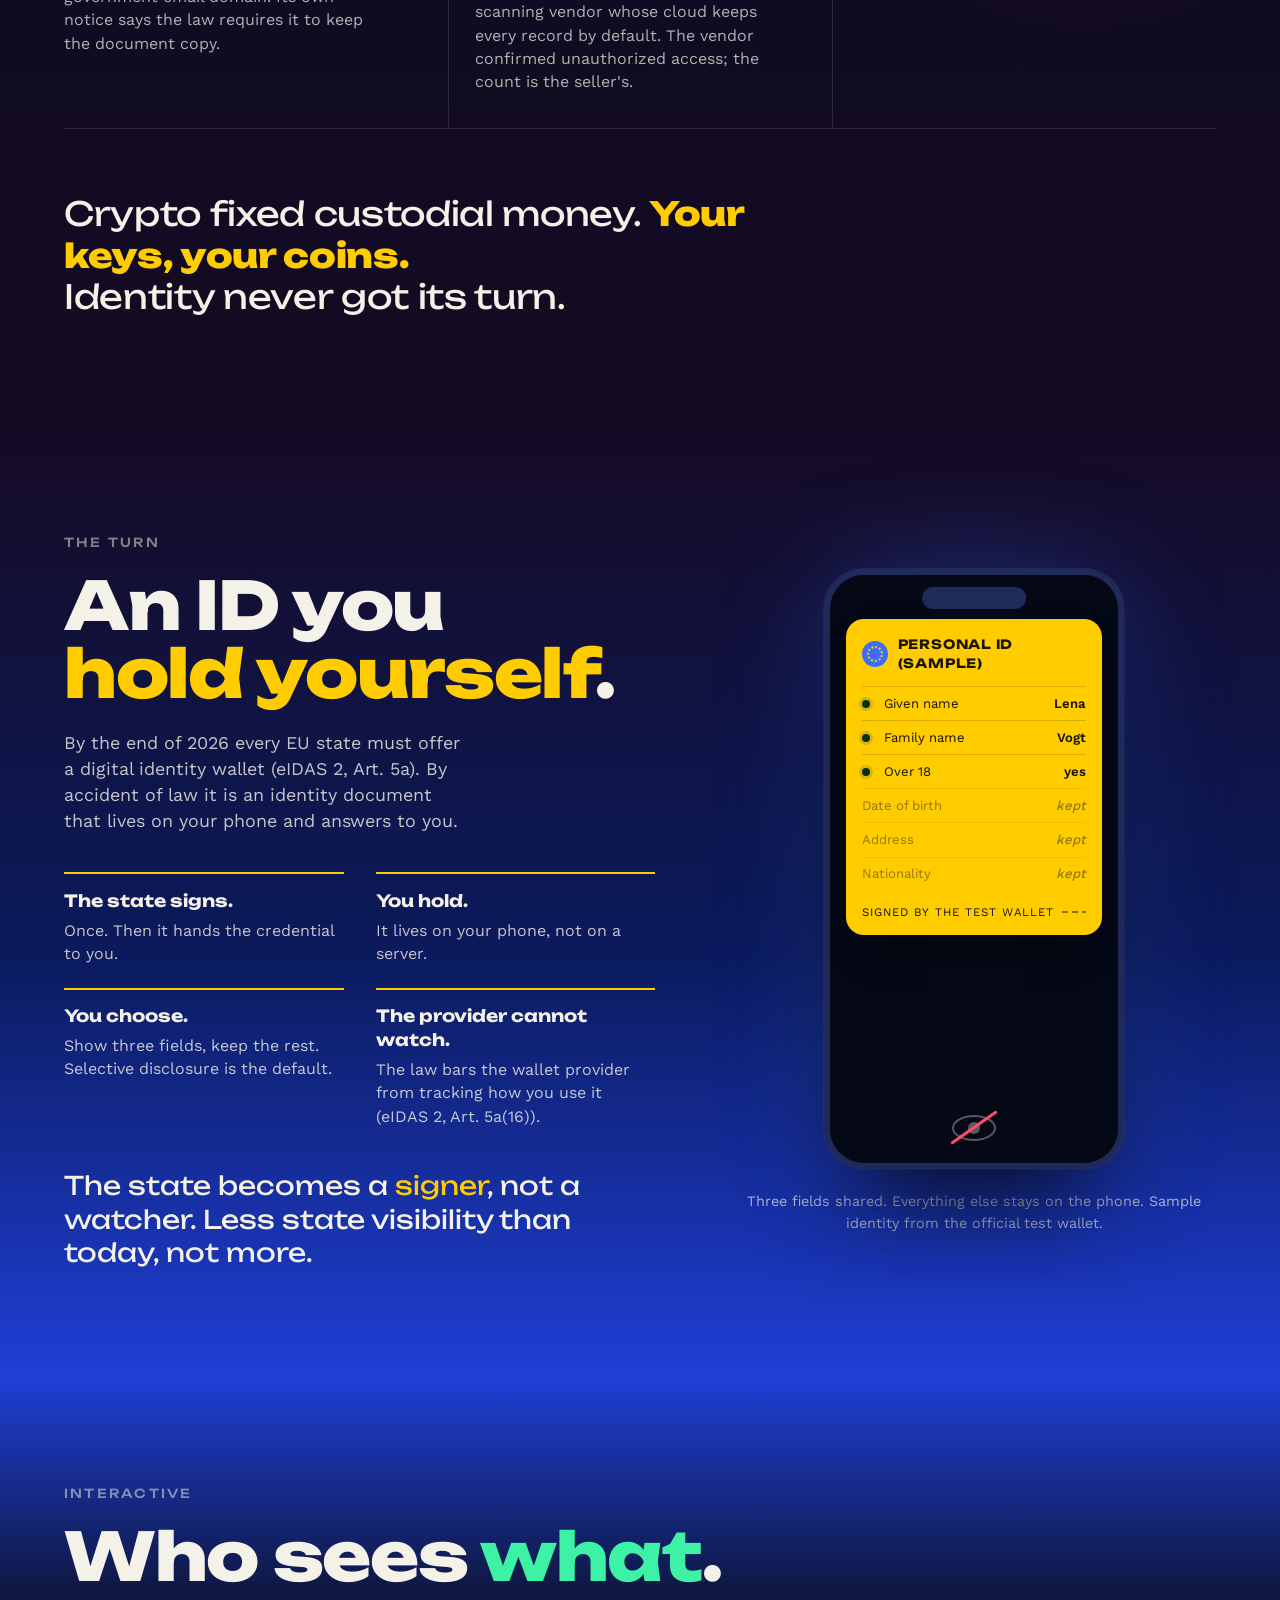
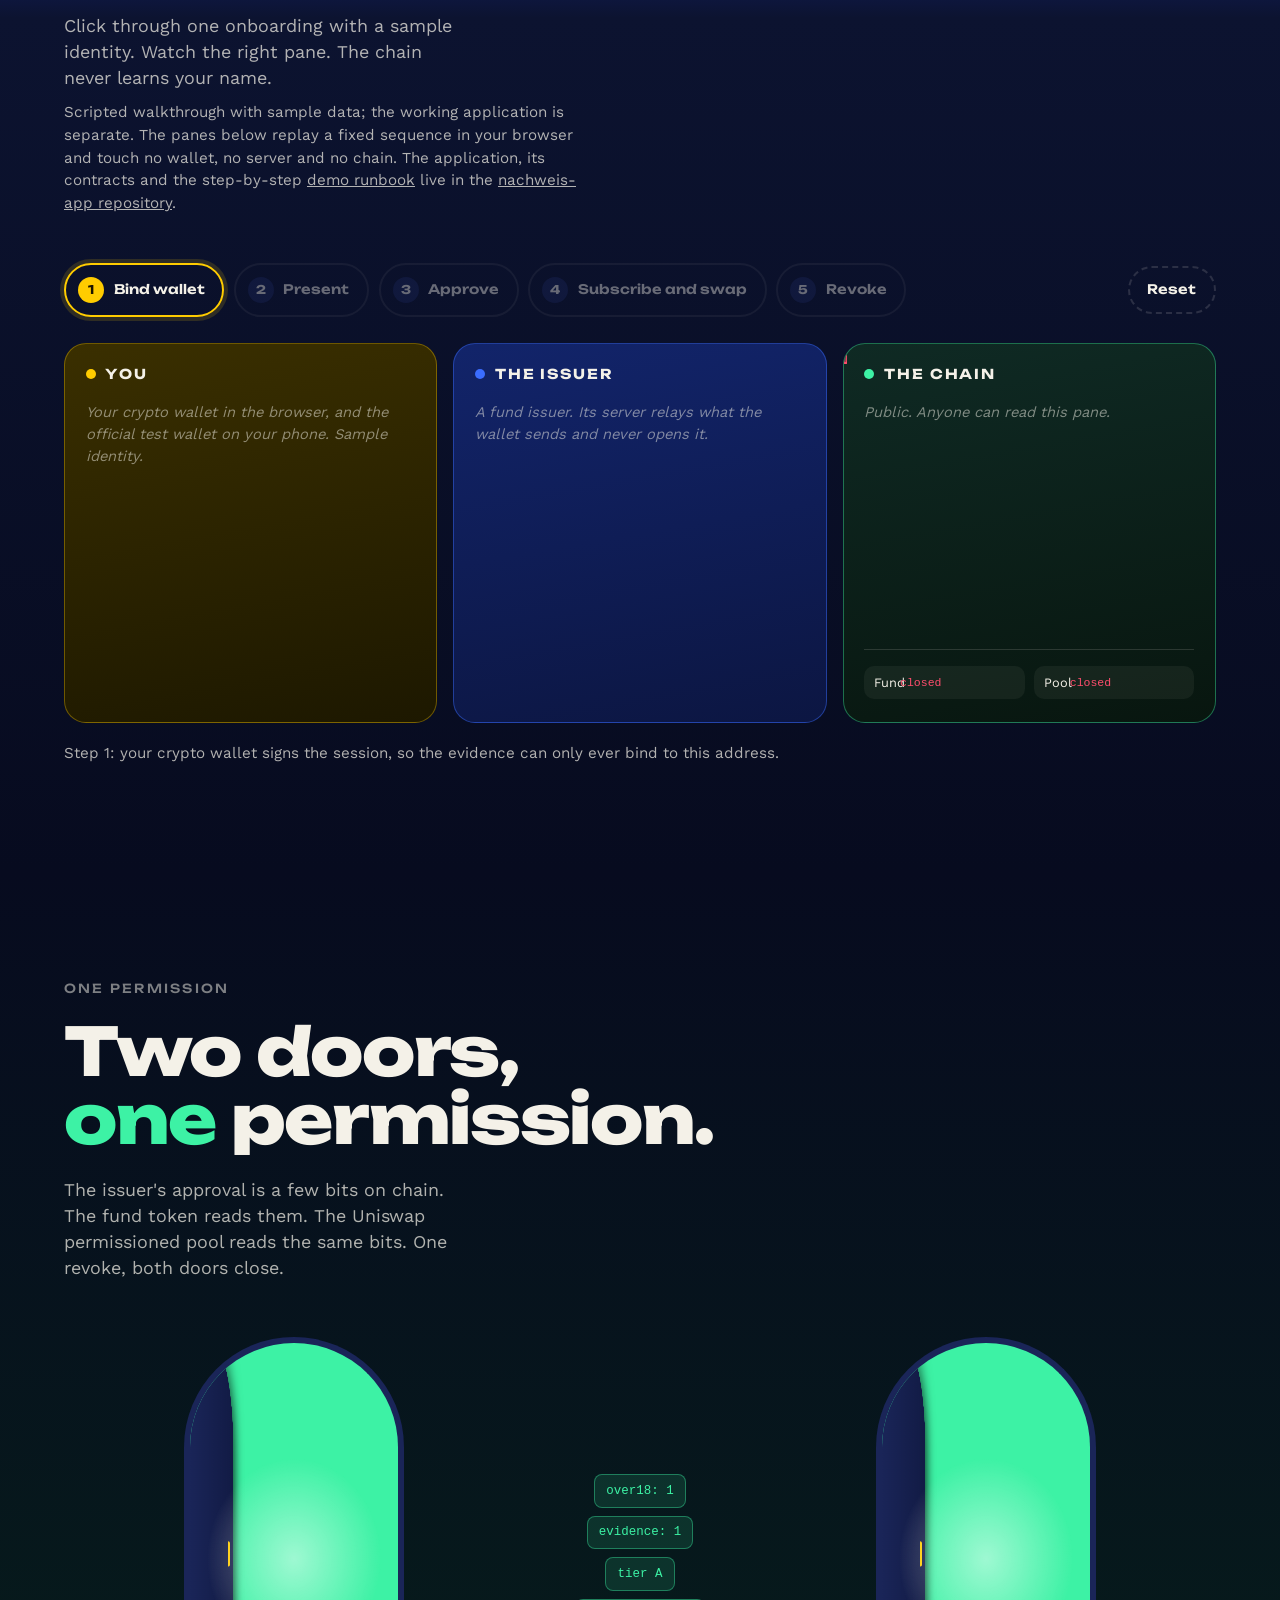
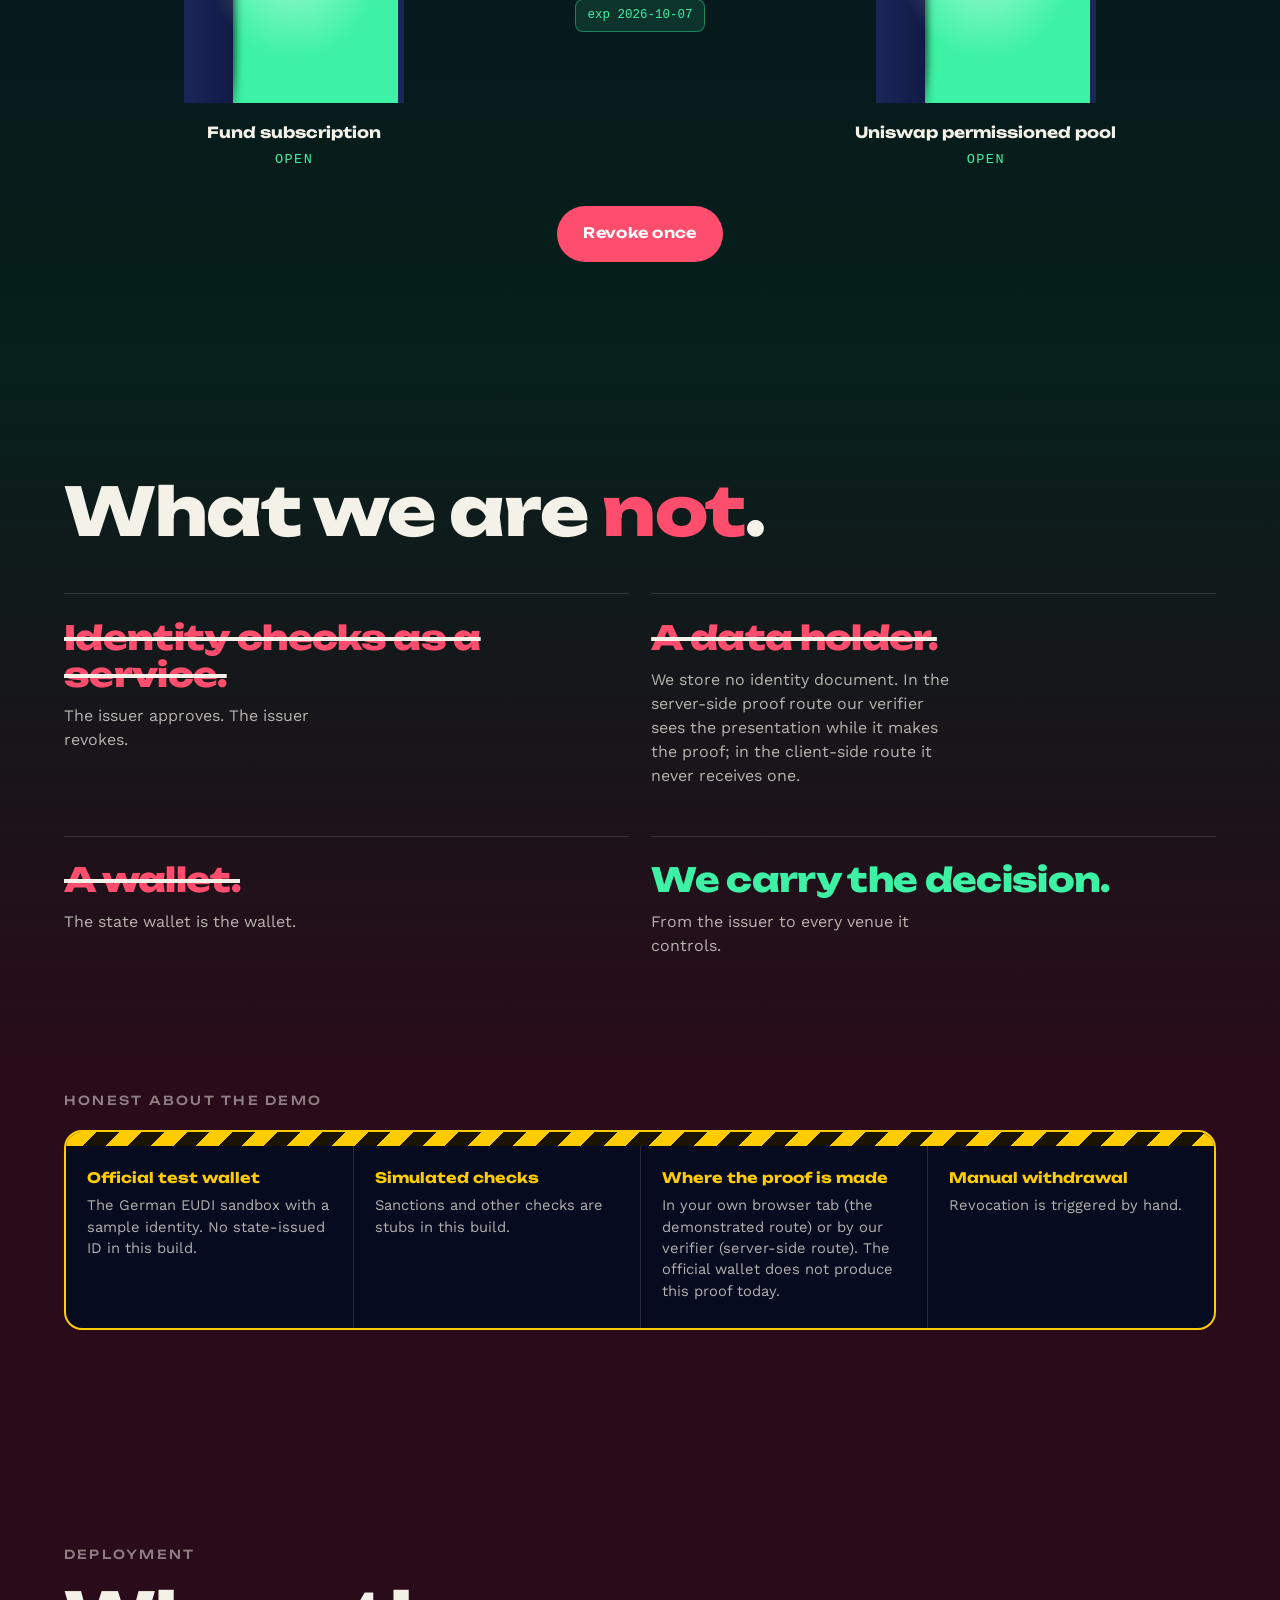
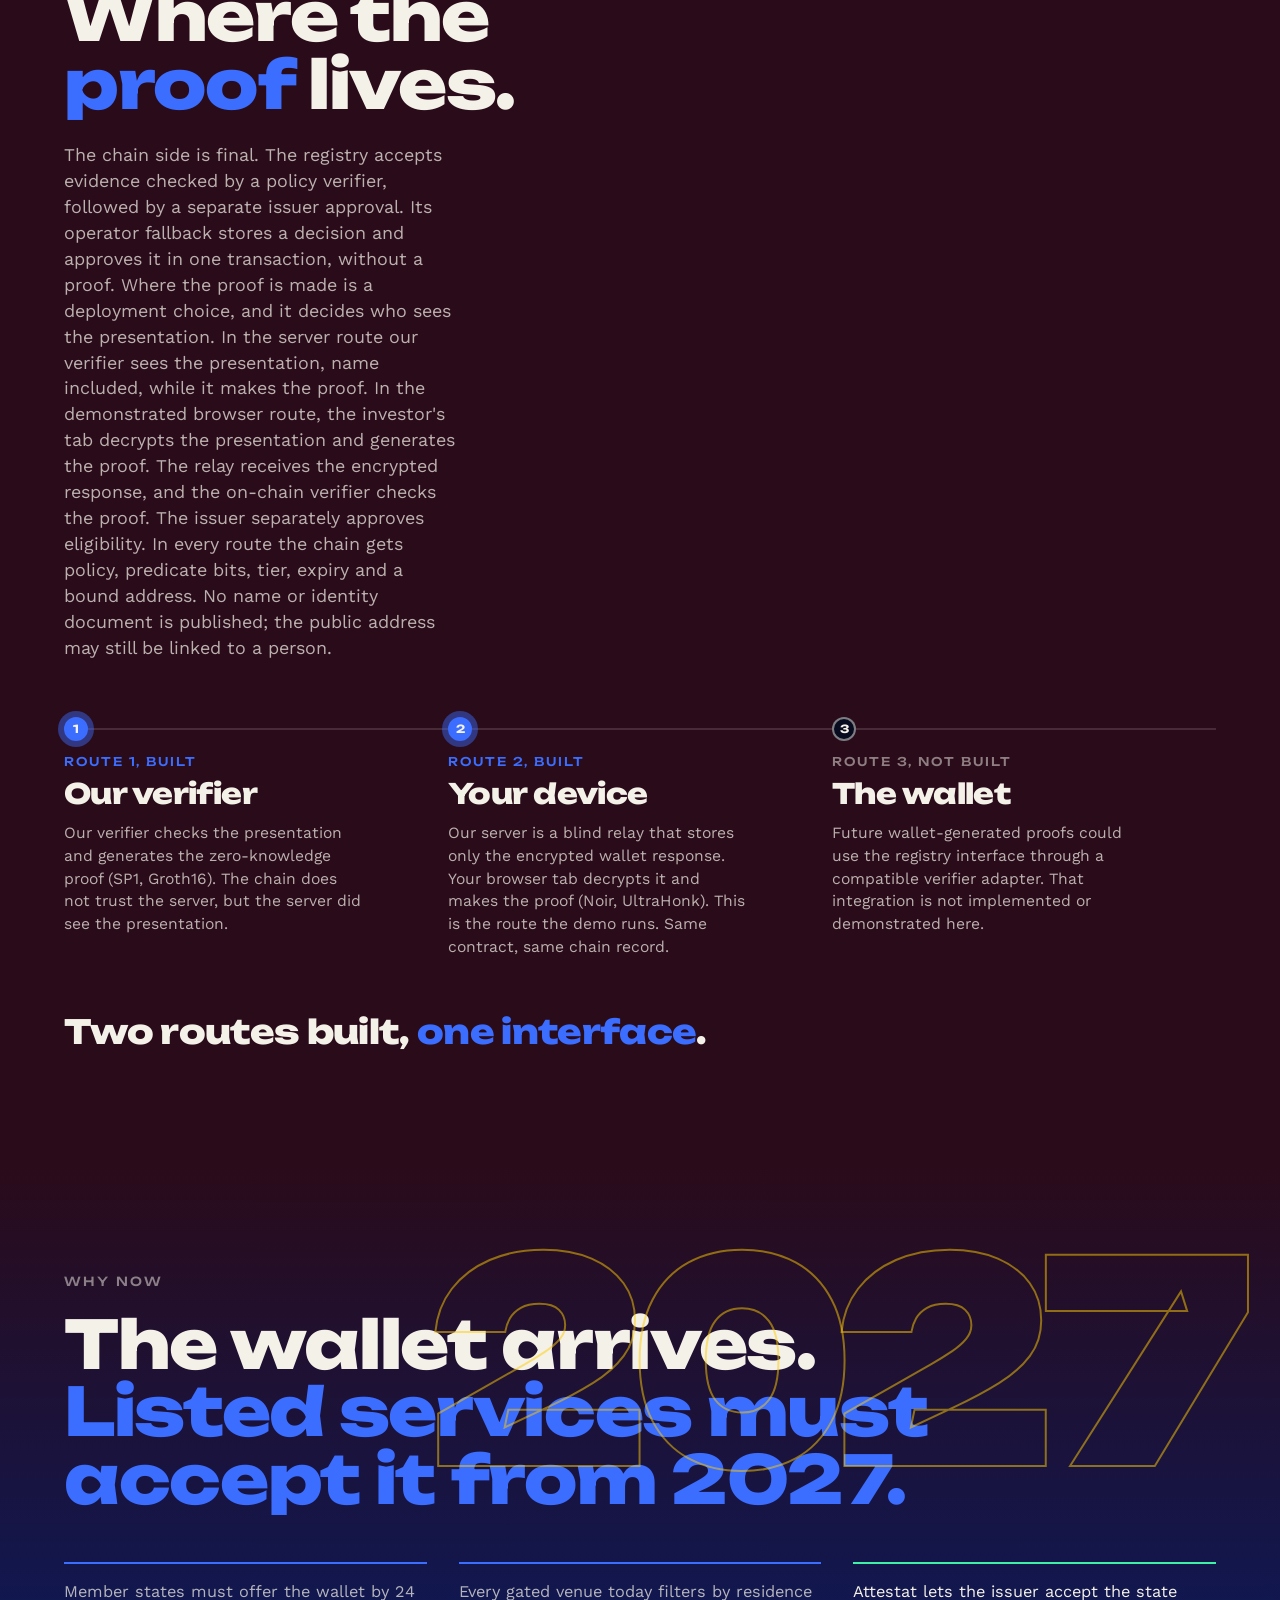
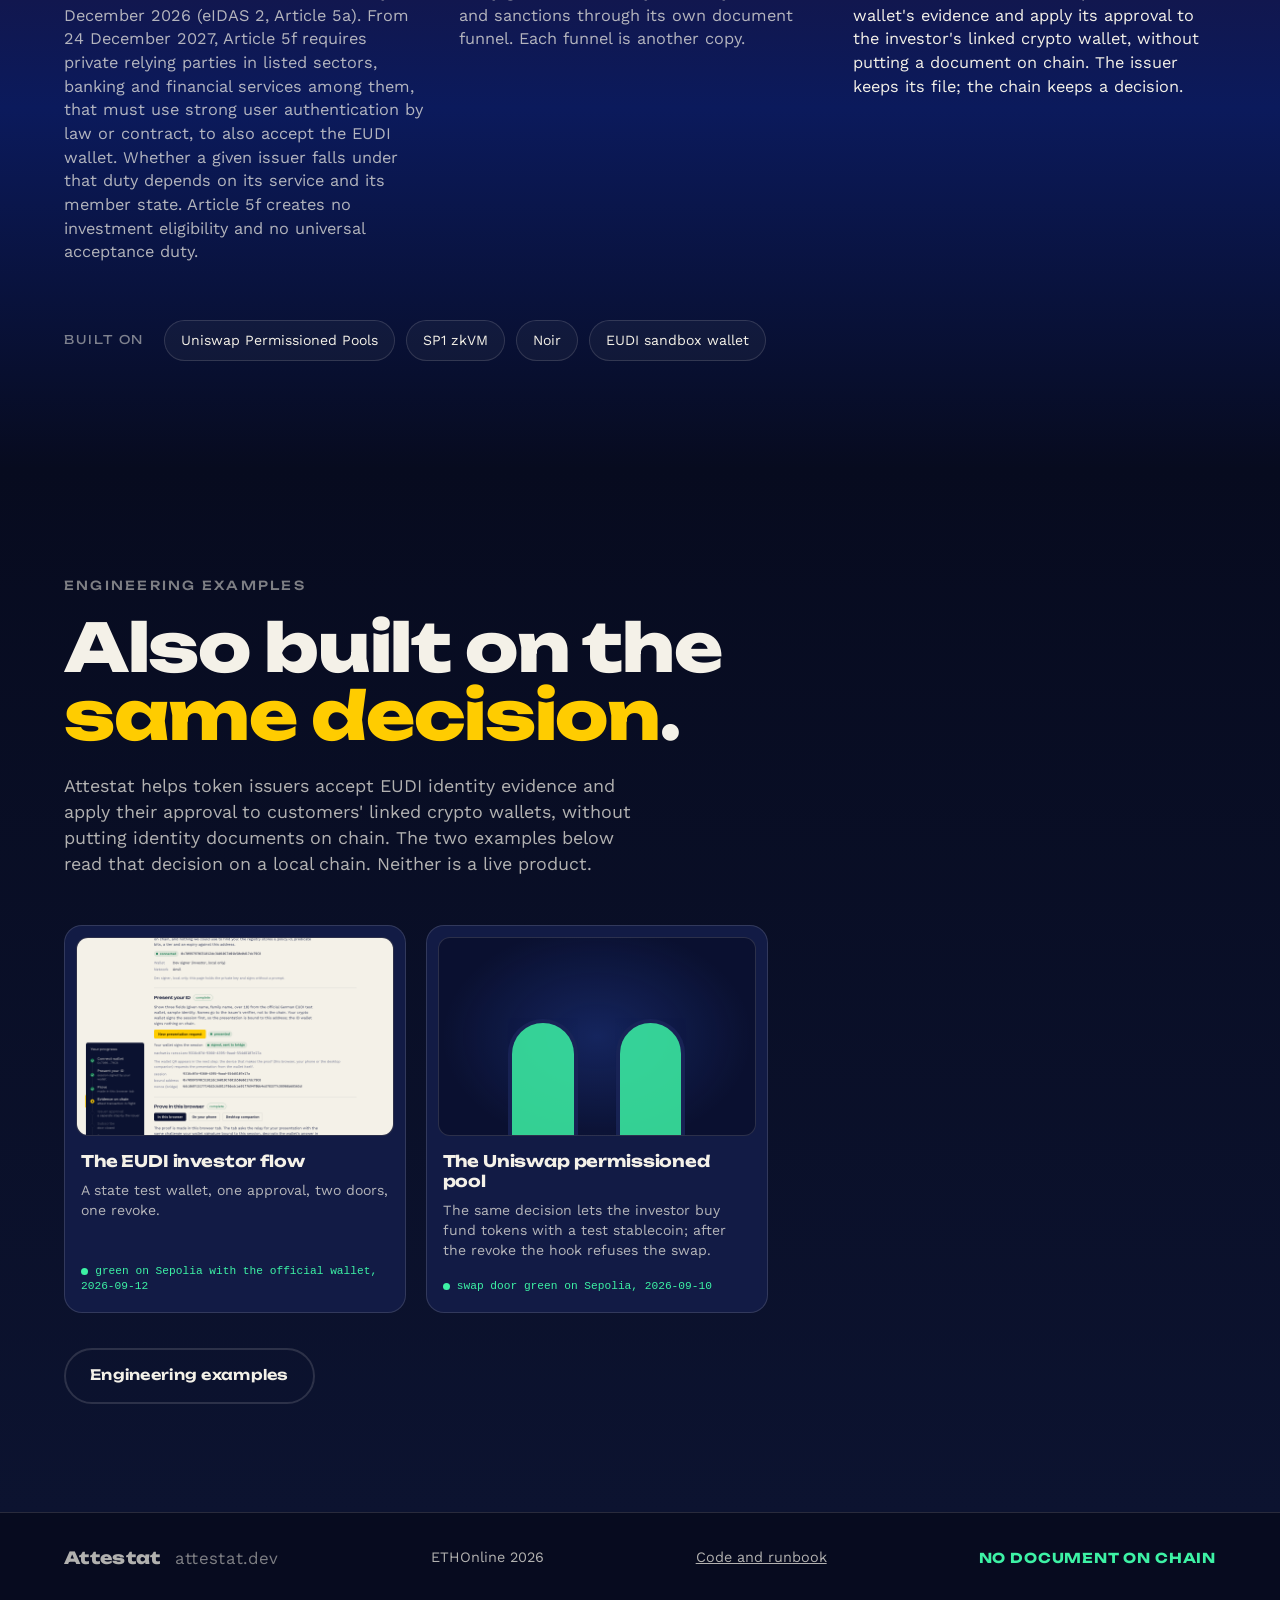
==== commit a1b782ea: "why now: restore the Article 5a wallet date" ====
--- a/index.html
+++ b/index.html
@@ -257,7 +257,7 @@
     <h2 class="display reveal">The wallet arrives. <span class="blue">Listed services must accept it from 2027.</span></h2>
     <div class="why-grid">
       <!-- Source: eIDAS 2, Art 5a (wallet obligation) and Art 5f(2): from 24 December 2027, private relying parties in listed sectors (banking and financial services among them) that must use strong user authentication by law or contract also accept the wallet. https://eur-lex.europa.eu/legal-content/EN/TXT/HTML/?uri=CELEX:32024R1183 -->
-      <p class="reveal">From 24 December 2027, eIDAS 2 Article 5f requires private relying parties in listed sectors, banking and financial services among them, that must use strong user authentication by law or contract, to also accept the EUDI wallet. Whether a given issuer falls under that duty depends on its service and its member state. Article 5f creates no investment eligibility and no universal acceptance duty.</p>
+      <p class="reveal">Member states must offer the wallet by 24 December 2026 (eIDAS 2, Article 5a). From 24 December 2027, Article 5f requires private relying parties in listed sectors, banking and financial services among them, that must use strong user authentication by law or contract, to also accept the EUDI wallet. Whether a given issuer falls under that duty depends on its service and its member state. Article 5f creates no investment eligibility and no universal acceptance duty.</p>
       <p class="reveal">Every gated venue today filters by residence and sanctions through its own document funnel. Each funnel is another copy.</p>
       <p class="reveal">Attestat lets the issuer accept the state wallet's evidence and apply its approval to the investor's linked crypto wallet, without putting a document on chain. The issuer keeps its file; the chain keeps a decision.</p>
     </div>
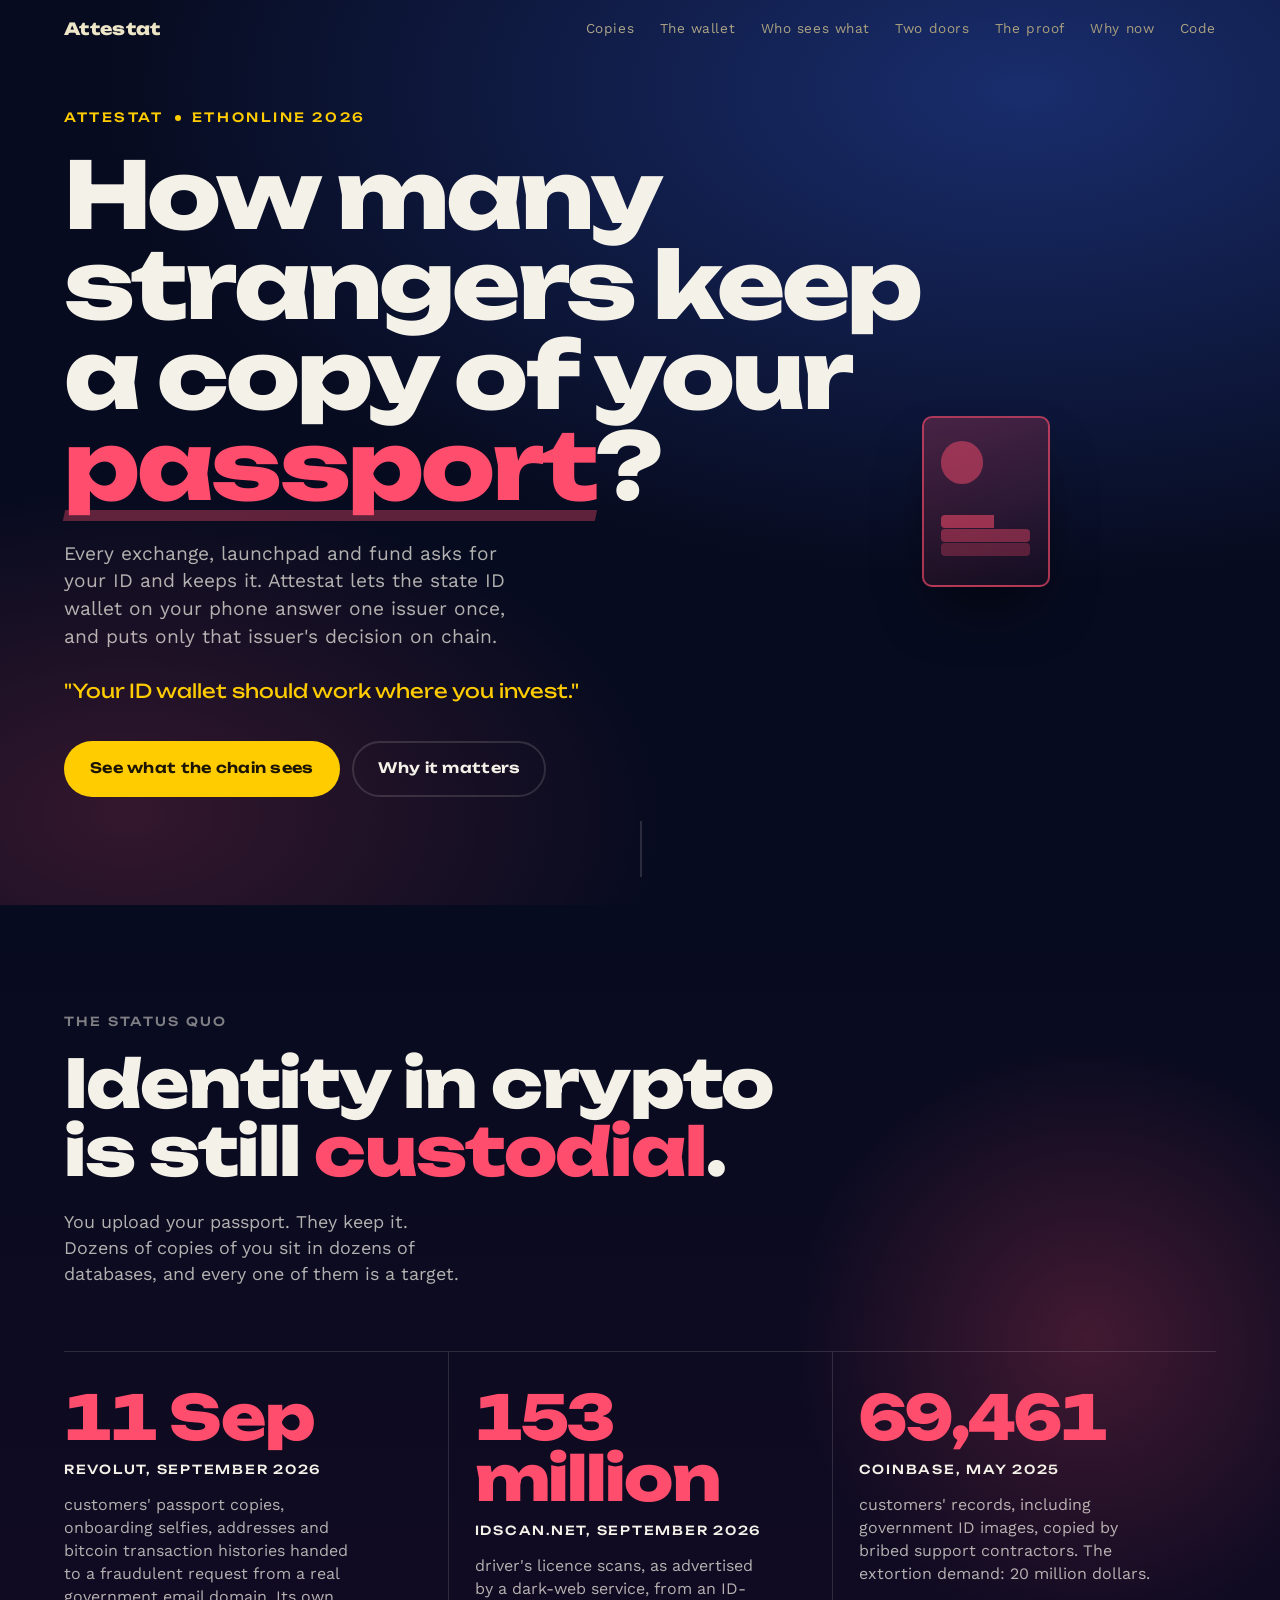
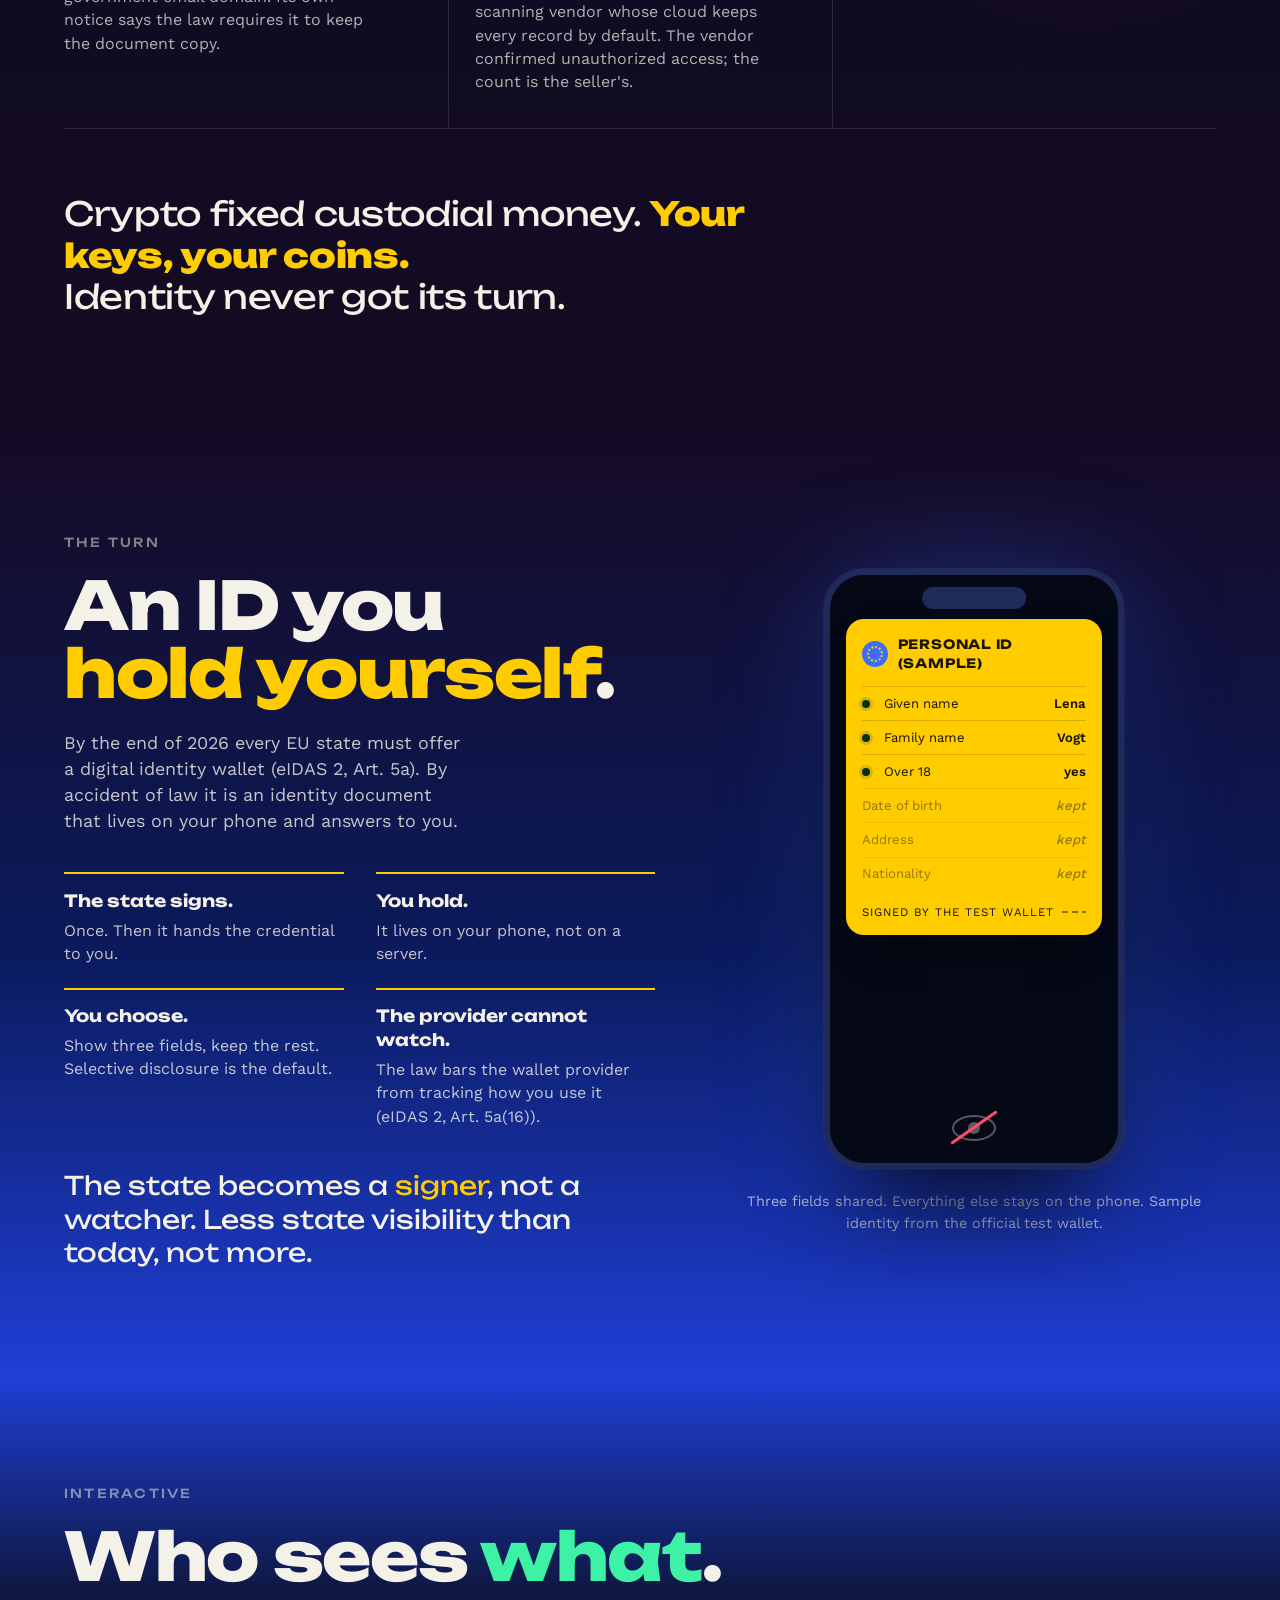
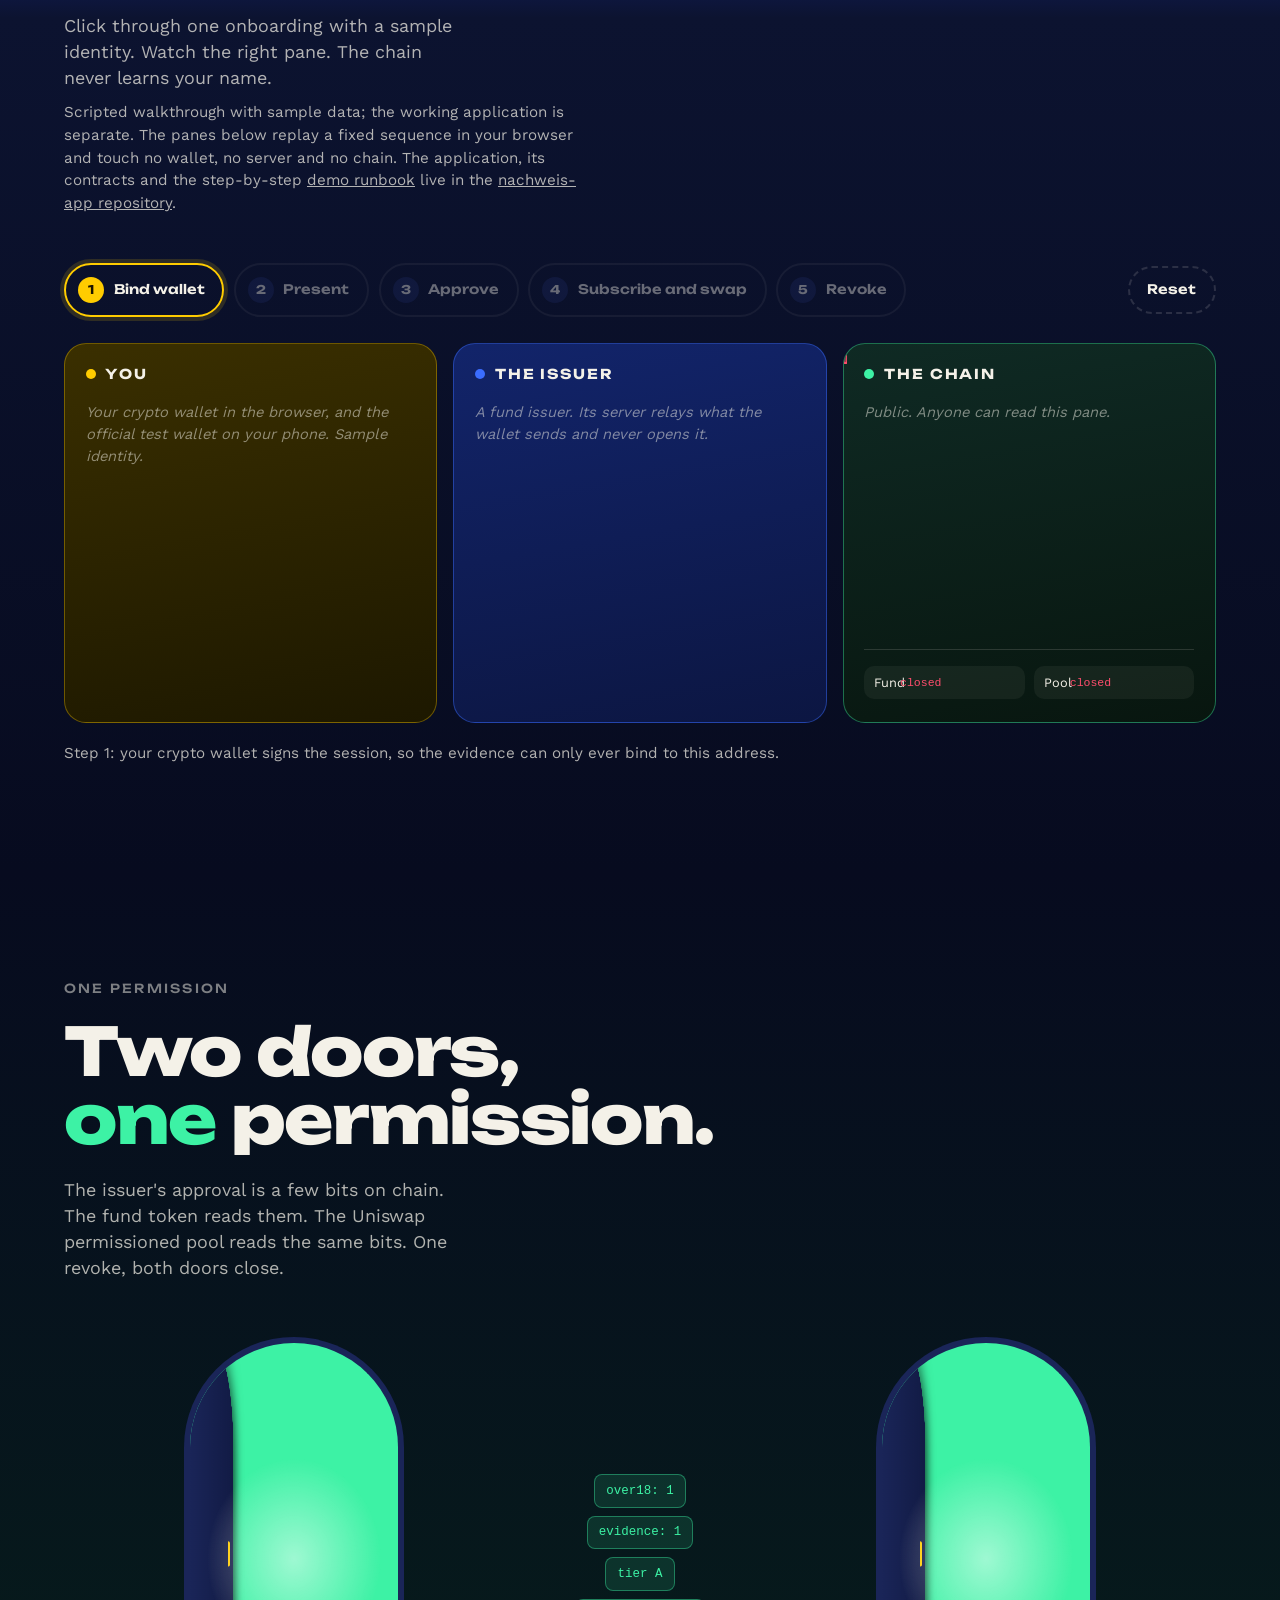
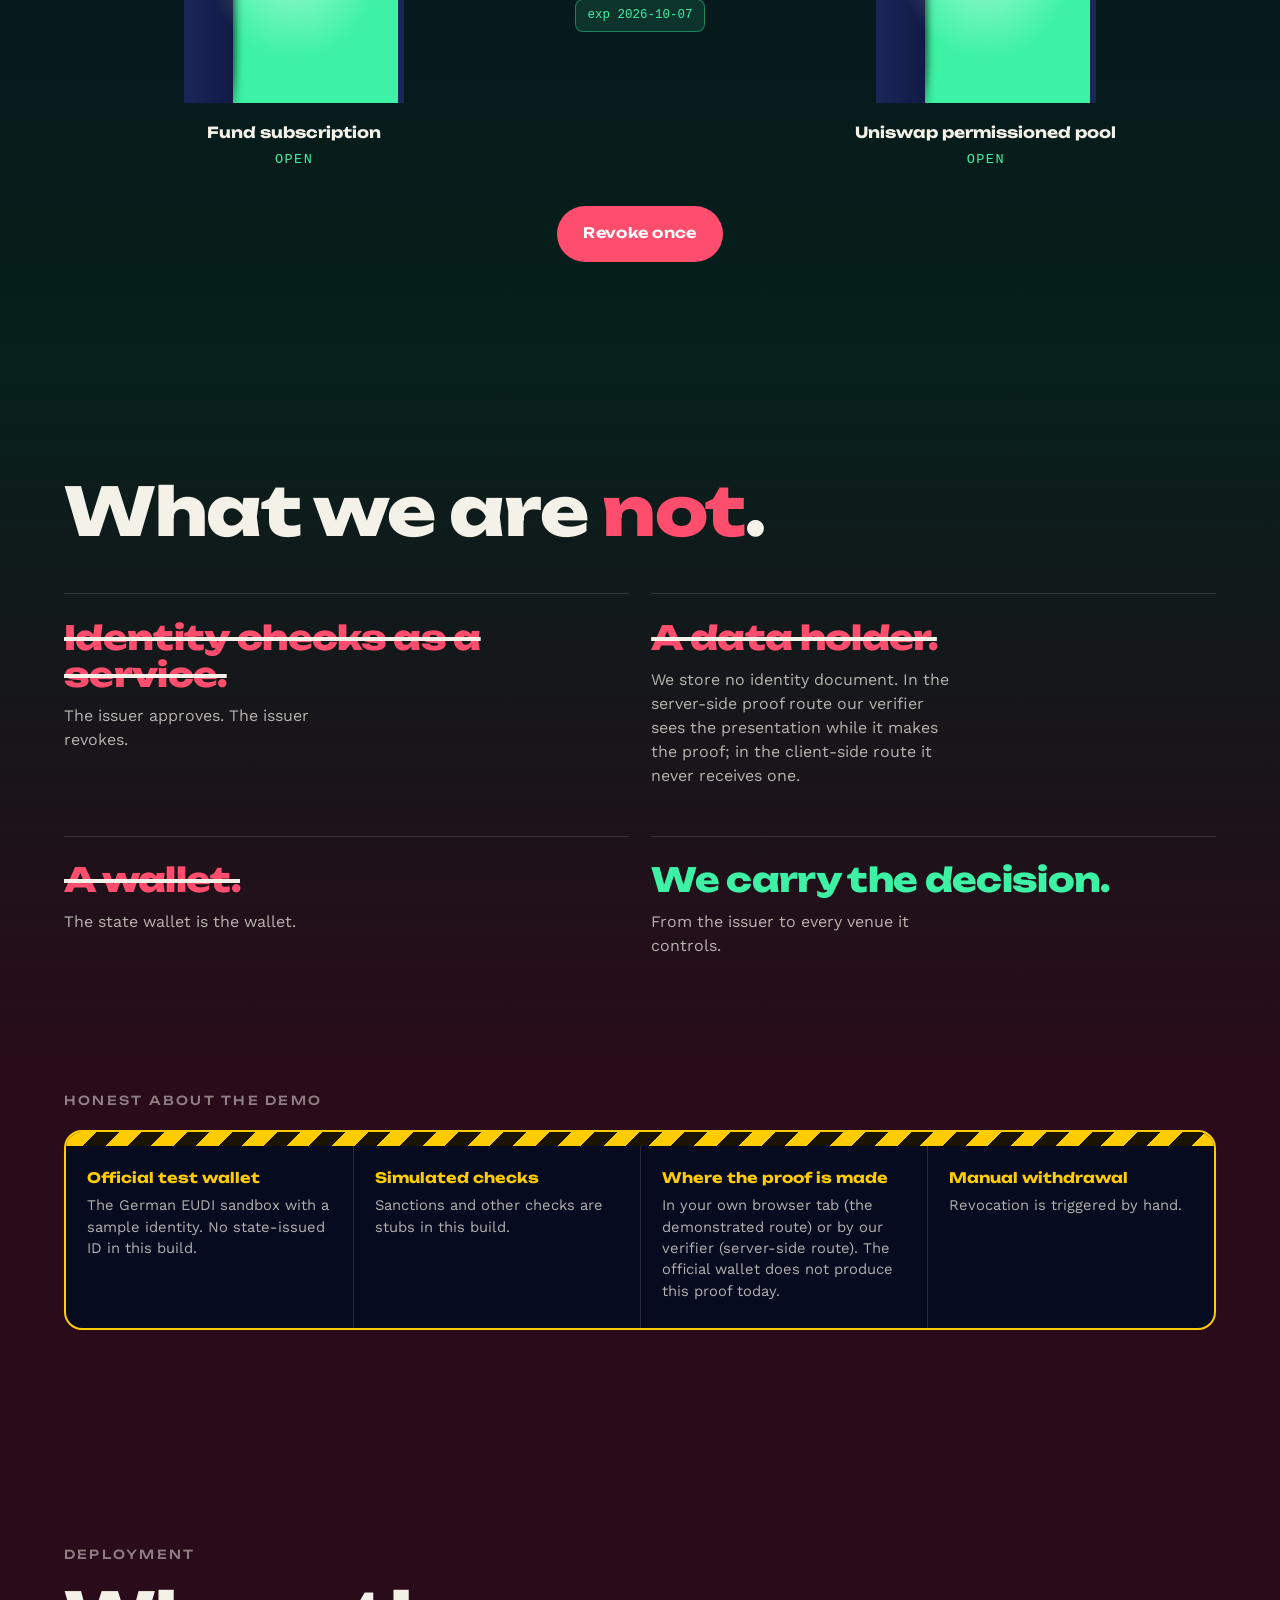
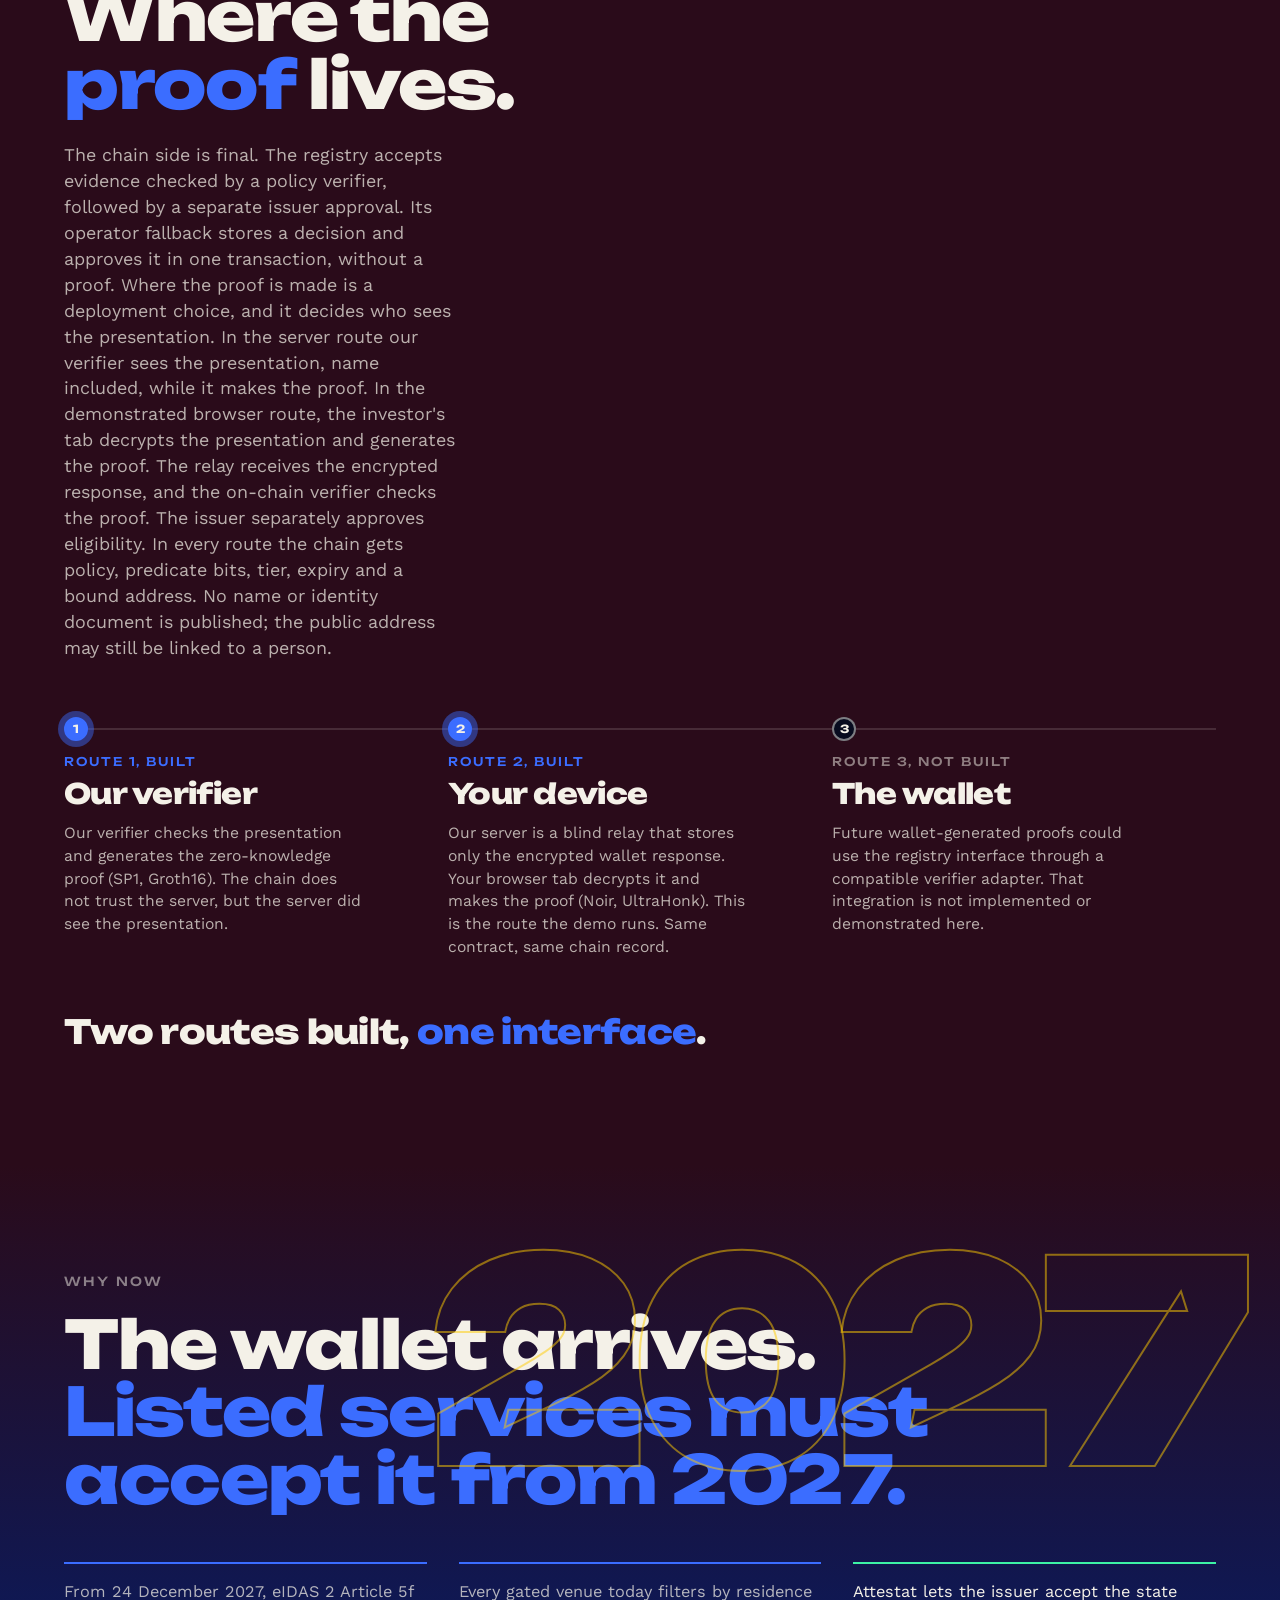
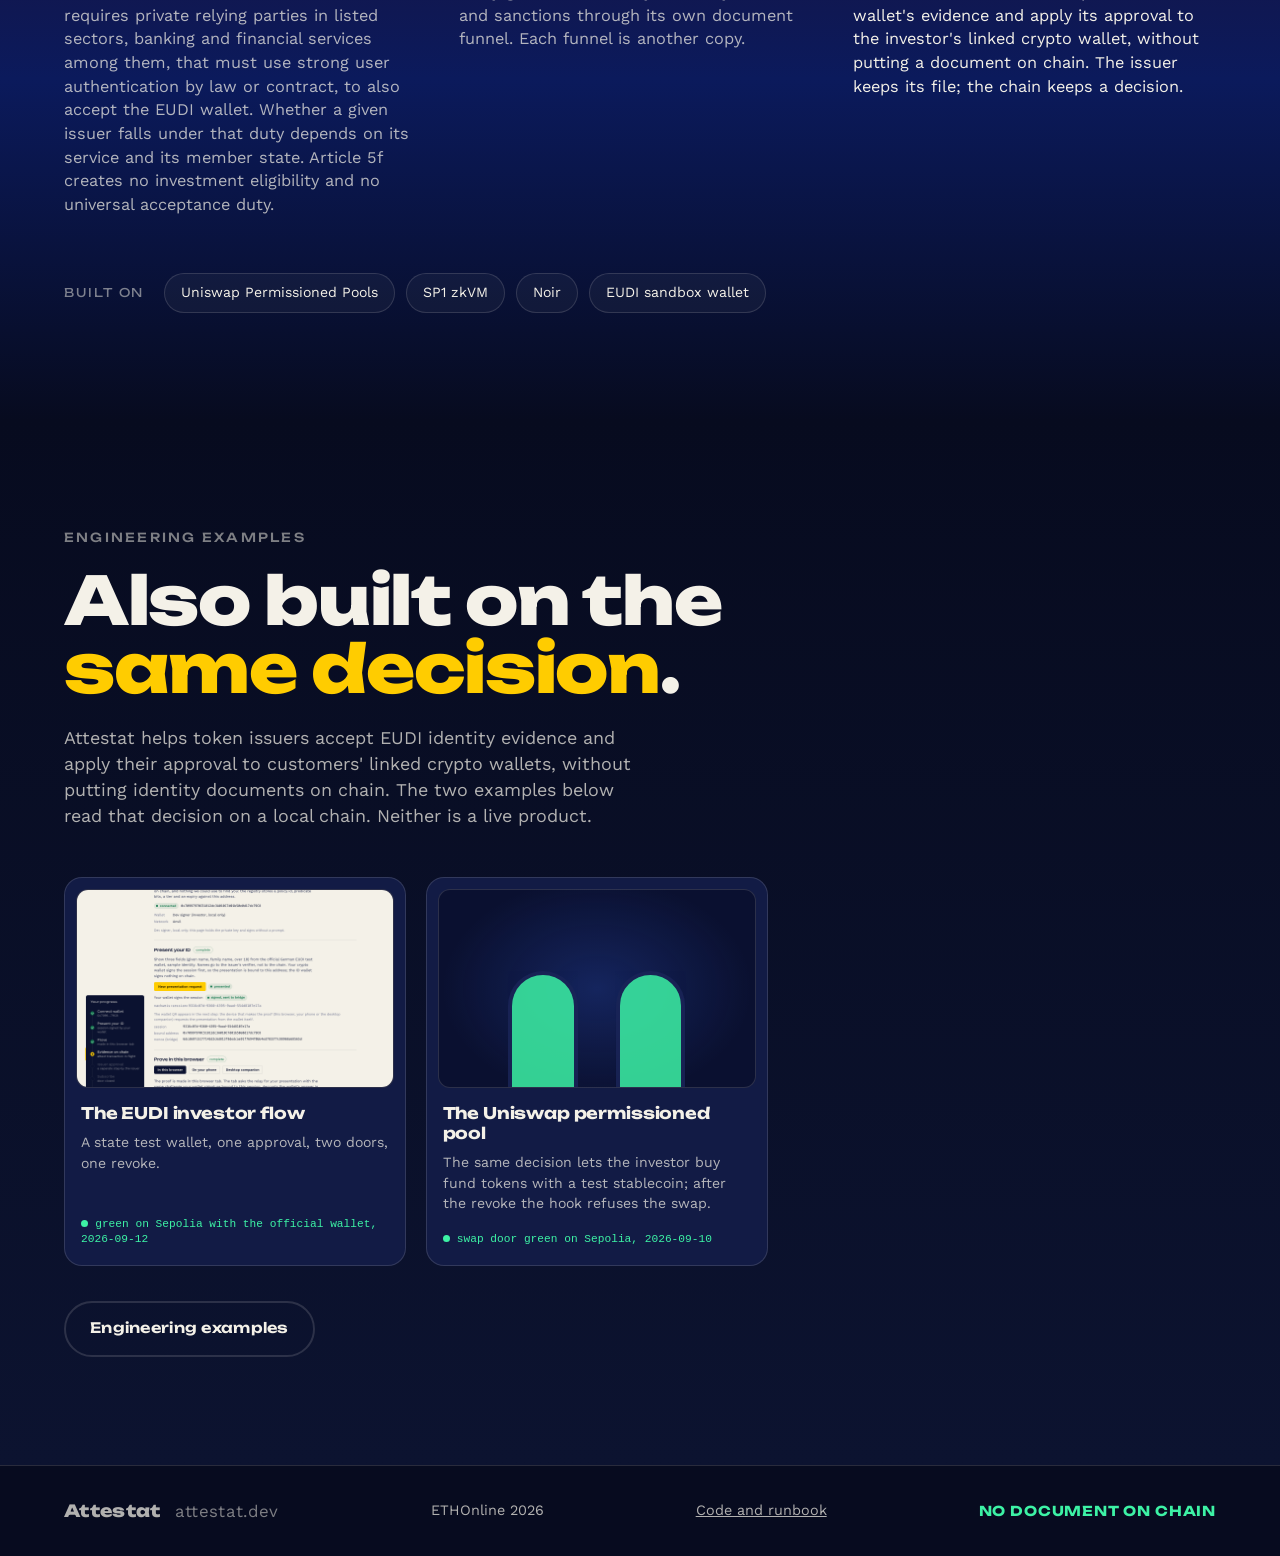
==== commit c0845469: "Merge wp45-copy: copy pass 2026-09-13 (acceptance semantics, wallet compatibility, Article 5f condit" ====
--- a/index.html
+++ b/index.html
@@ -257,7 +257,7 @@
     <h2 class="display reveal">The wallet arrives. <span class="blue">Listed services must accept it from 2027.</span></h2>
     <div class="why-grid">
       <!-- Source: eIDAS 2, Art 5a (wallet obligation) and Art 5f(2): from 24 December 2027, private relying parties in listed sectors (banking and financial services among them) that must use strong user authentication by law or contract also accept the wallet. https://eur-lex.europa.eu/legal-content/EN/TXT/HTML/?uri=CELEX:32024R1183 -->
-      <p class="reveal">Member states must offer the wallet by 24 December 2026 (eIDAS 2, Article 5a). From 24 December 2027, Article 5f requires private relying parties in listed sectors, banking and financial services among them, that must use strong user authentication by law or contract, to also accept the EUDI wallet. Whether a given issuer falls under that duty depends on its service and its member state. Article 5f creates no investment eligibility and no universal acceptance duty.</p>
+      <p class="reveal">From 24 December 2027, eIDAS 2 Article 5f requires private relying parties in listed sectors, banking and financial services among them, that must use strong user authentication by law or contract, to also accept the EUDI wallet. Whether a given issuer falls under that duty depends on its service and its member state. Article 5f creates no investment eligibility and no universal acceptance duty.</p>
       <p class="reveal">Every gated venue today filters by residence and sanctions through its own document funnel. Each funnel is another copy.</p>
       <p class="reveal">Attestat lets the issuer accept the state wallet's evidence and apply its approval to the investor's linked crypto wallet, without putting a document on chain. The issuer keeps its file; the chain keeps a decision.</p>
     </div>
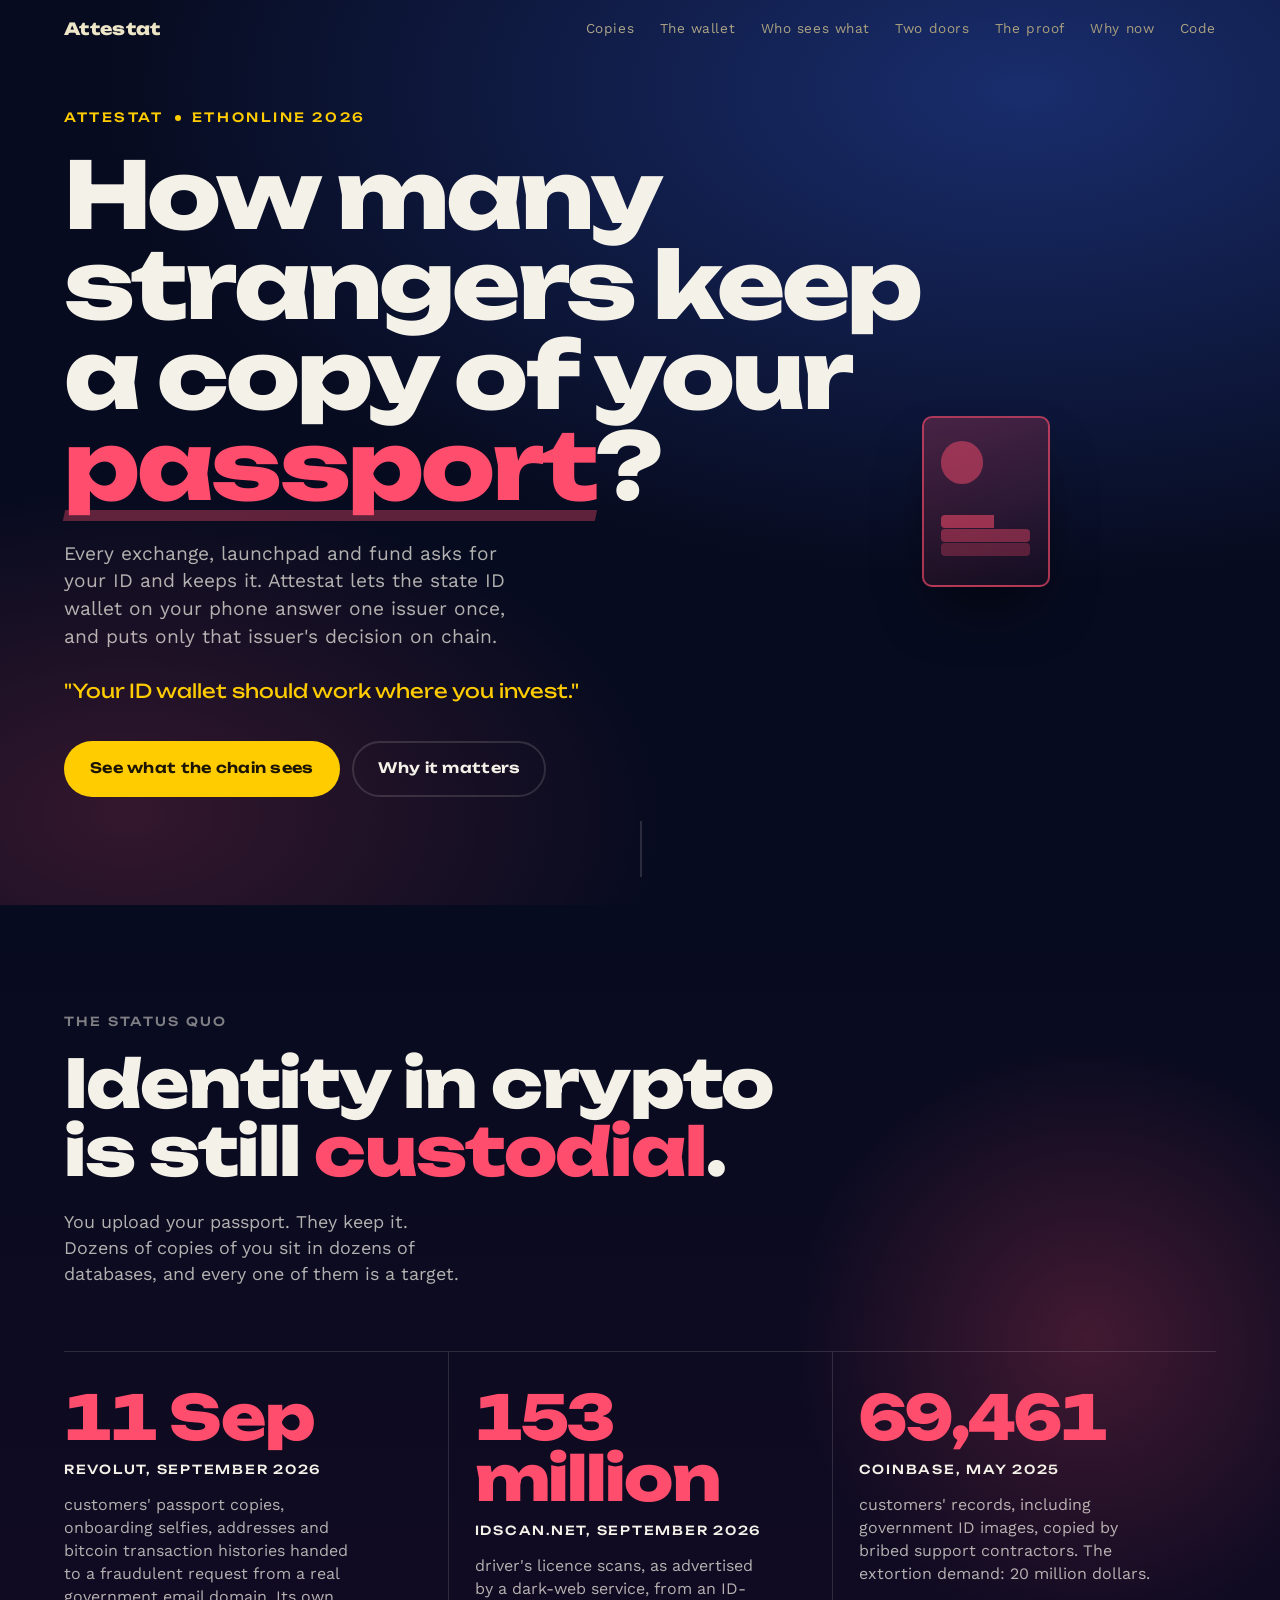
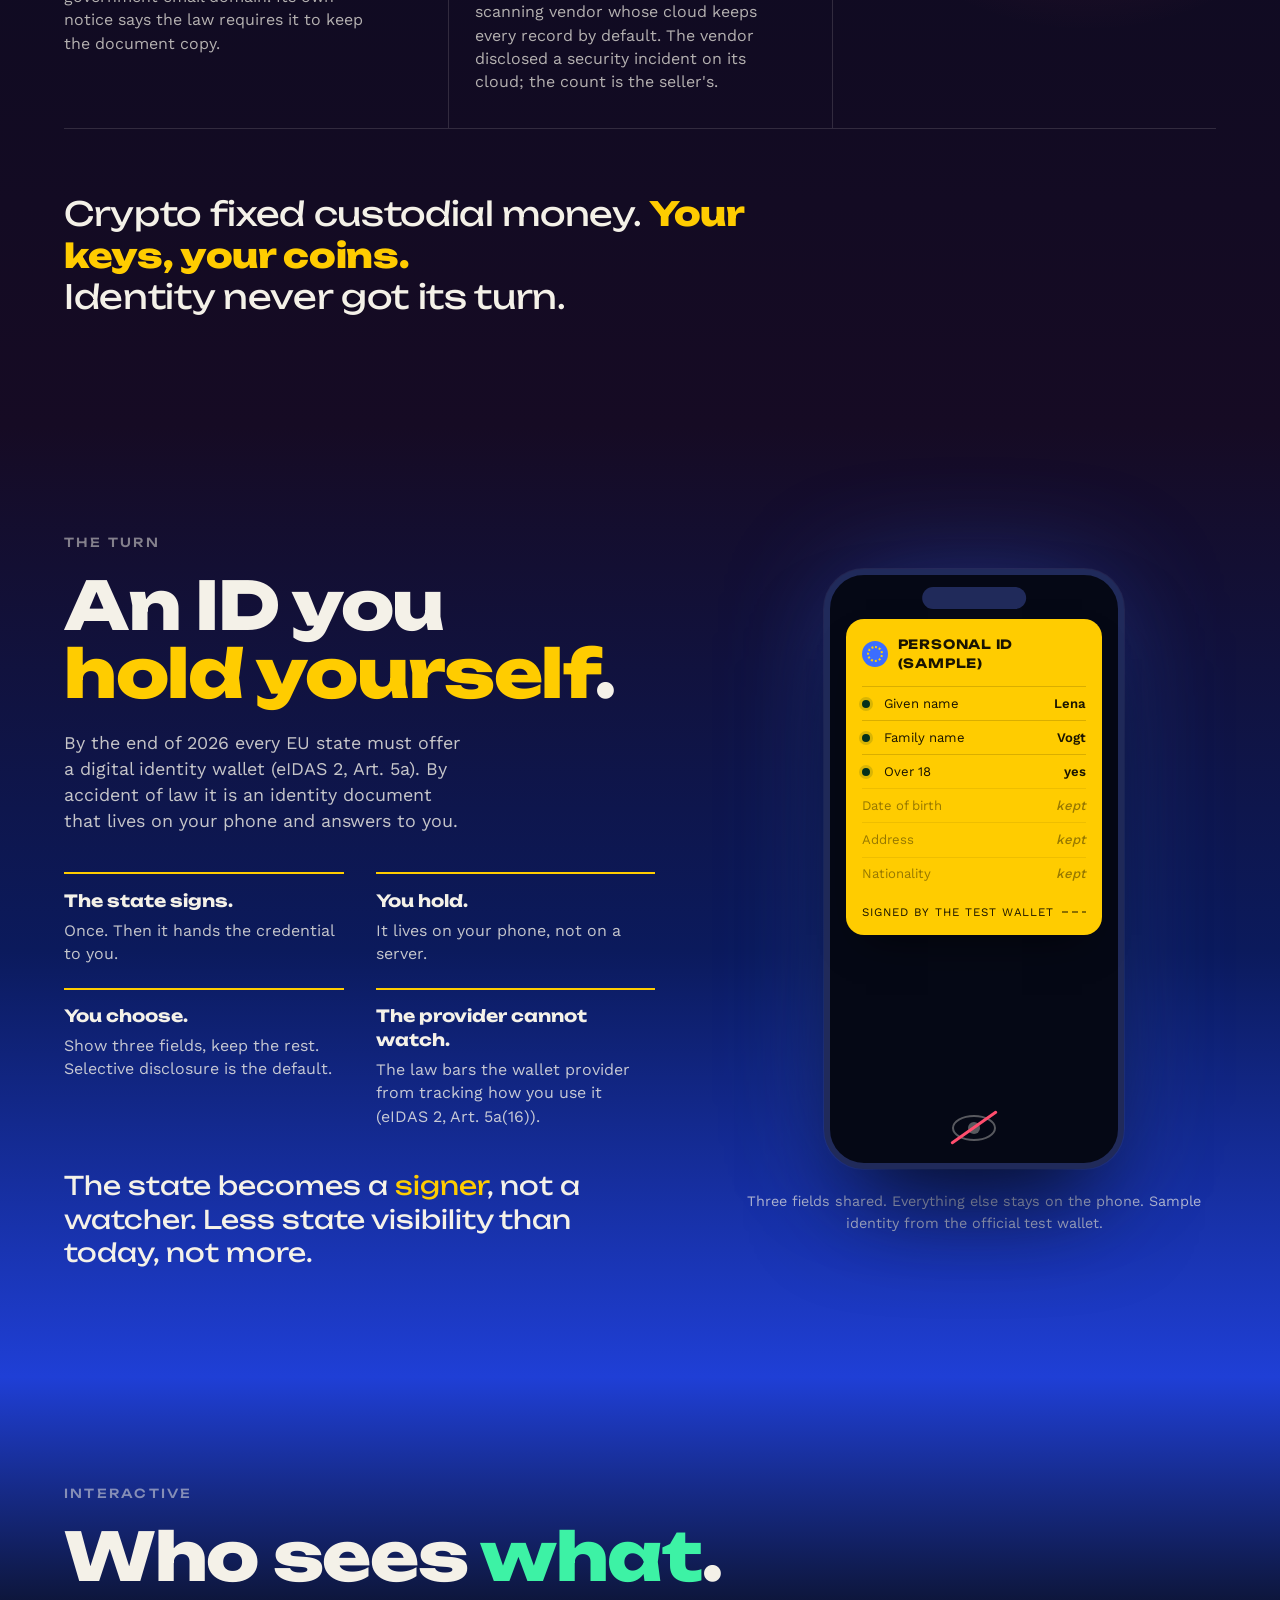
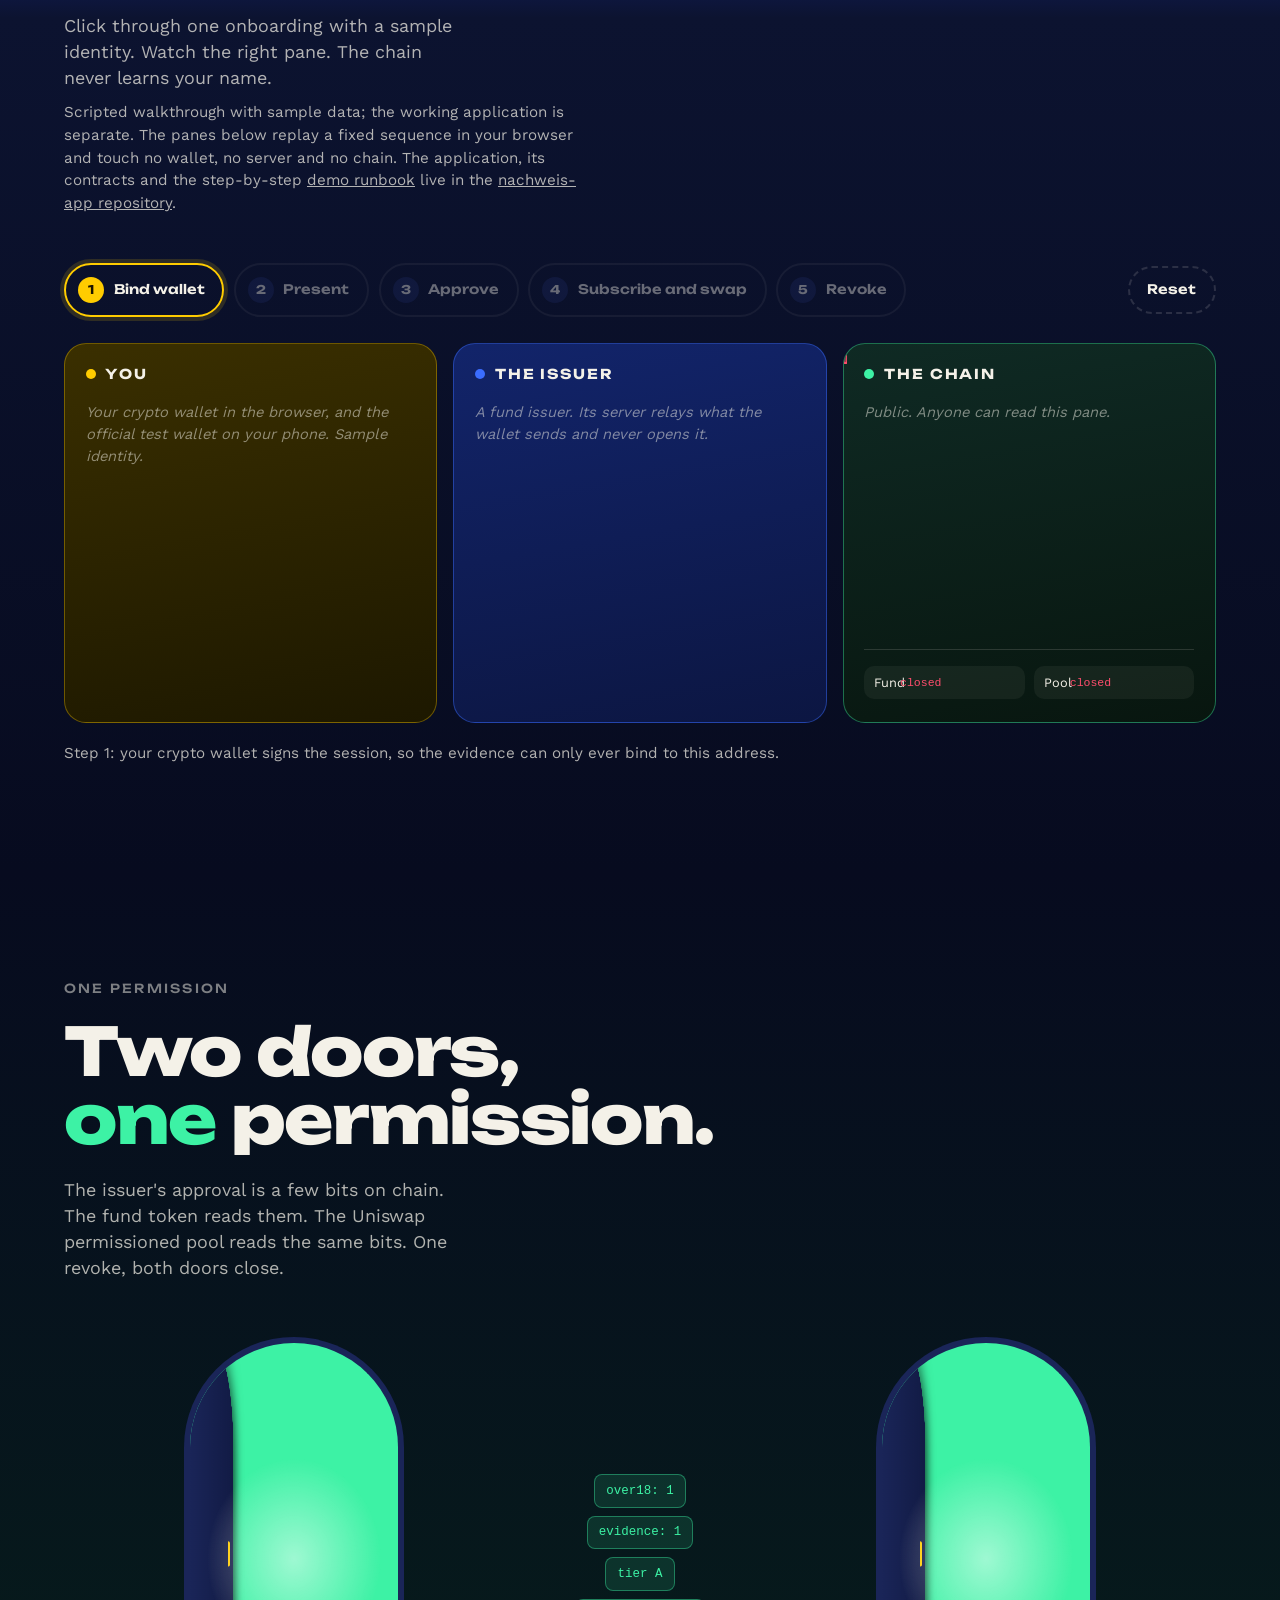
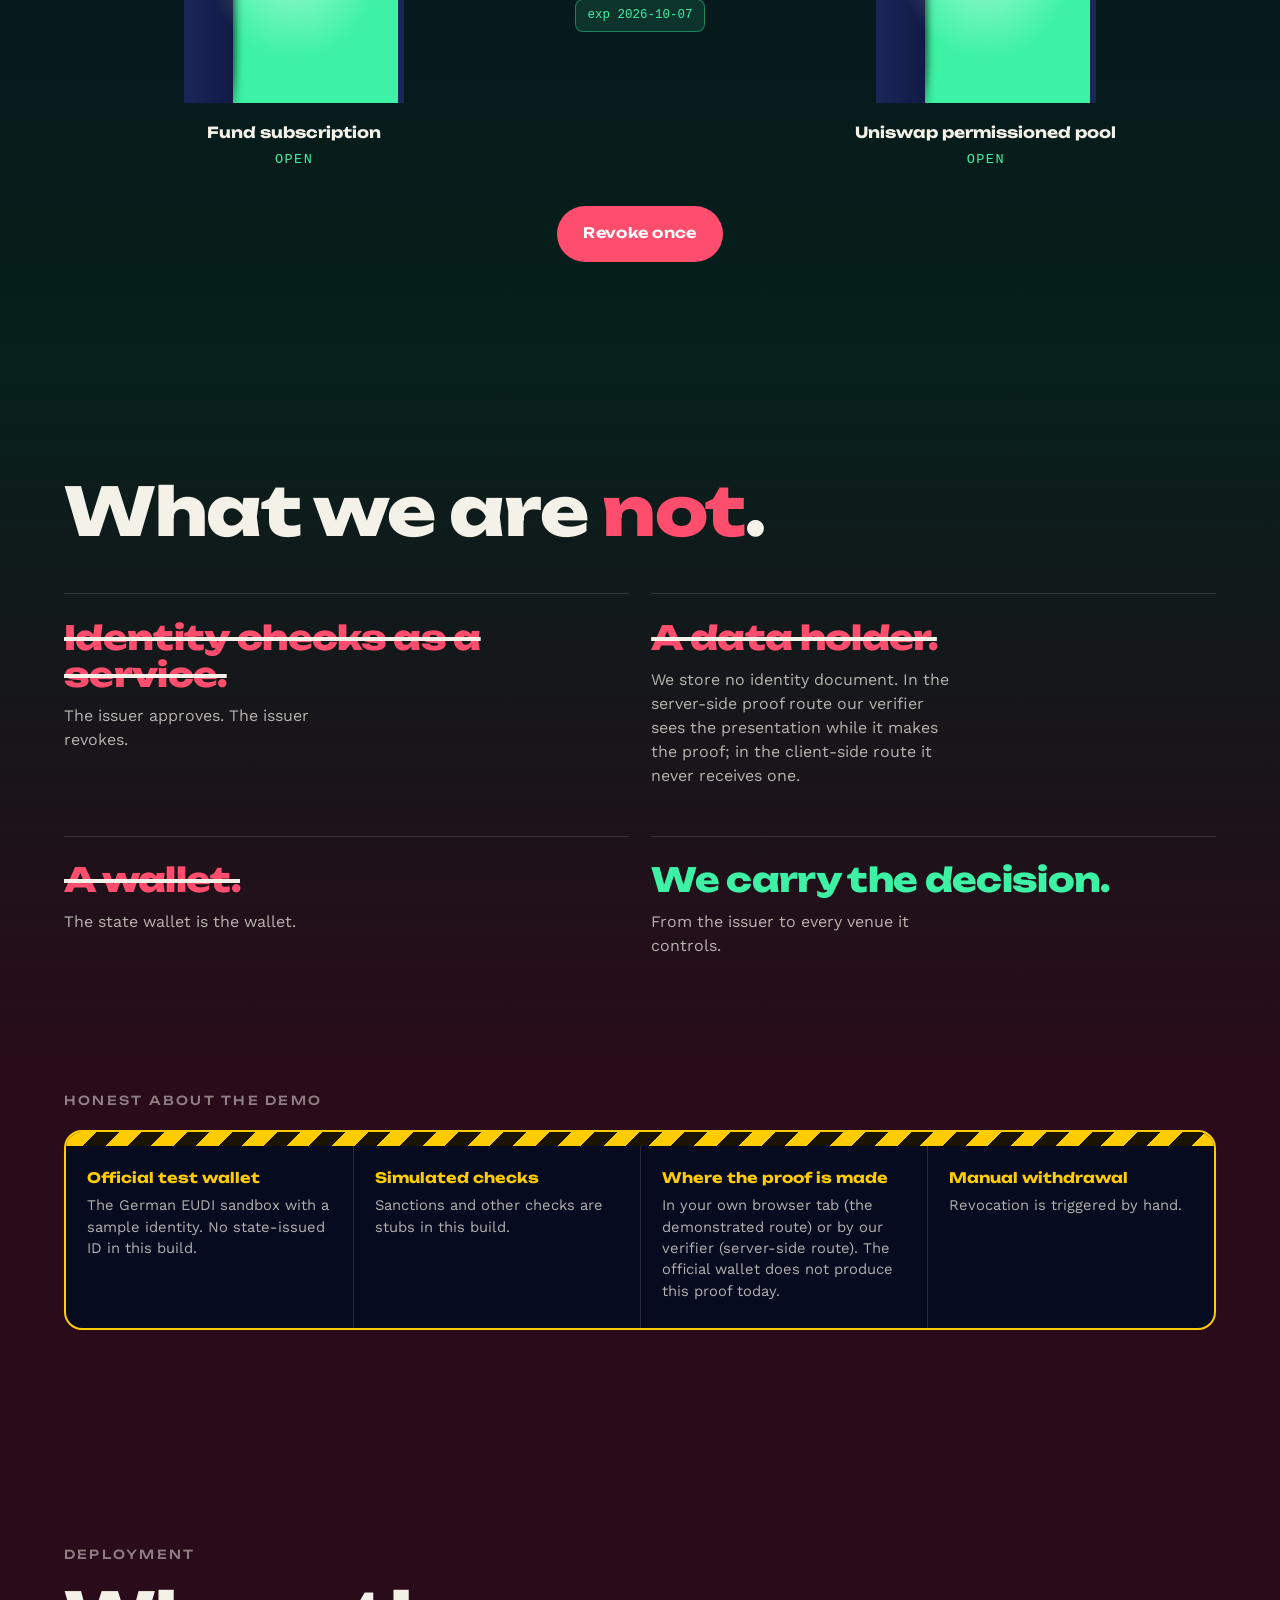
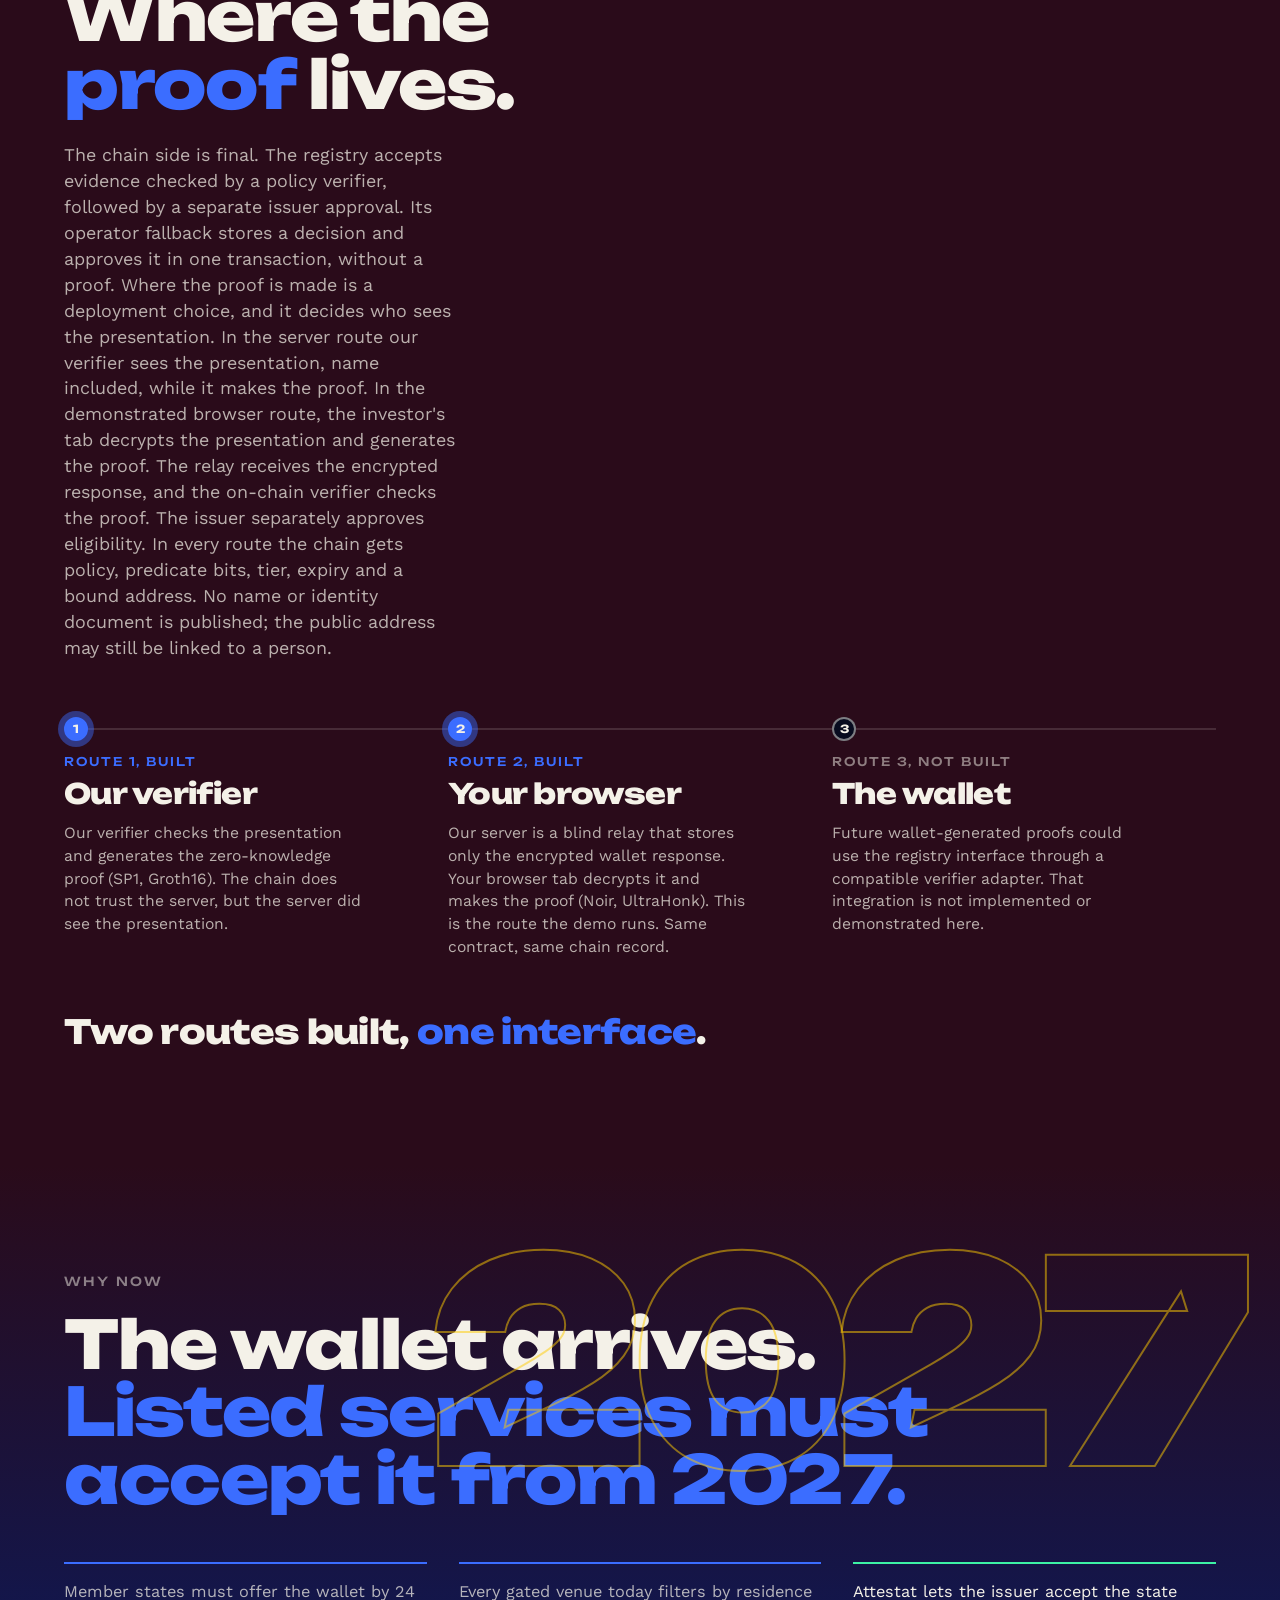
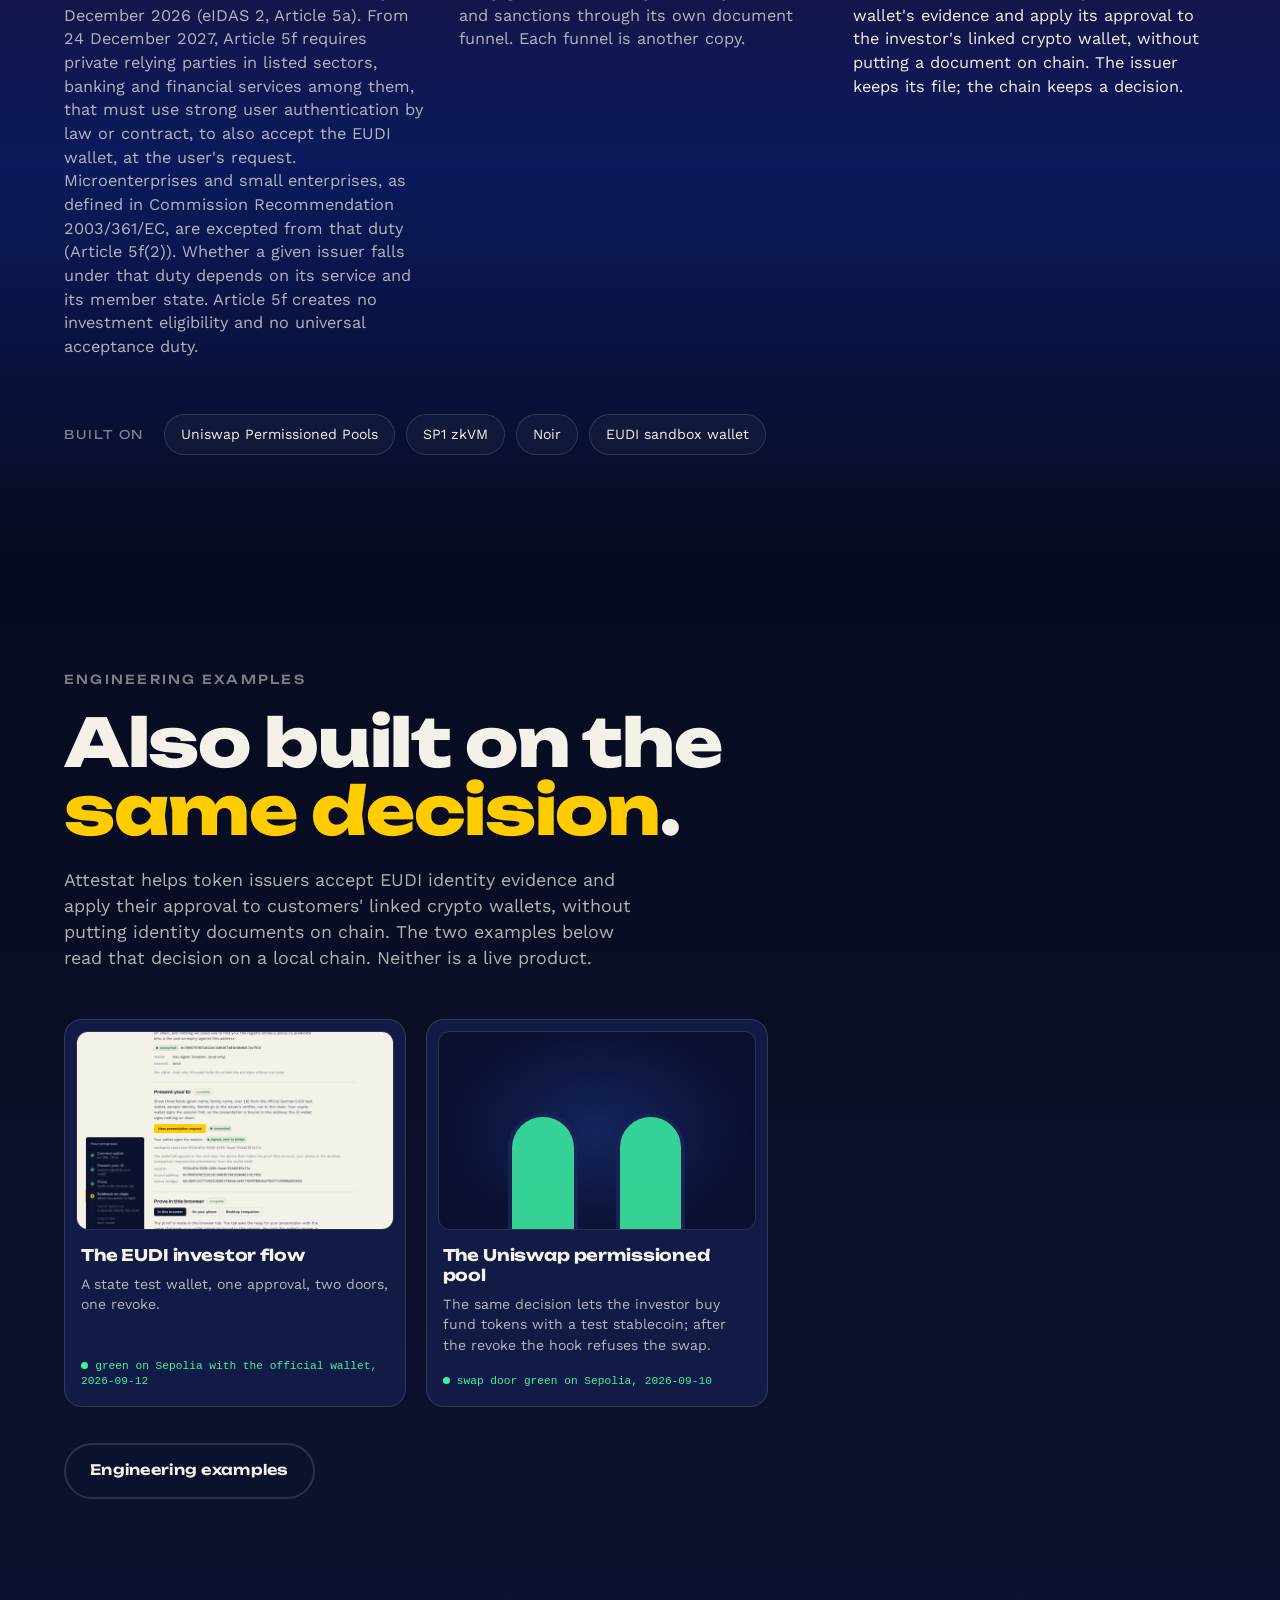
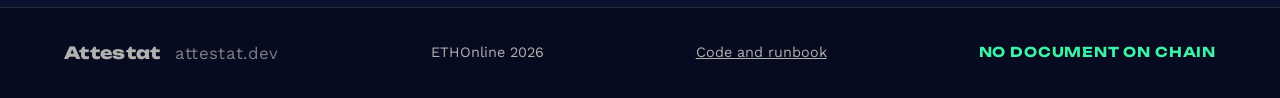
==== commit c8dd0dc1: "site: browser heading on route 2, IDScan card wording, Article 5f user-request and SME conditions" ====
--- a/index.html
+++ b/index.html
@@ -71,7 +71,7 @@
       <article class="breach reveal">
         <p class="big">153 million</p>
         <p class="when">IDScan.net, September 2026</p>
-        <p class="what">driver's licence scans, as advertised by a dark-web service, from an ID-scanning vendor whose cloud keeps every record by default. The vendor confirmed unauthorized access; the count is the seller's.</p>
+        <p class="what">driver's licence scans, as advertised by a dark-web service, from an ID-scanning vendor whose cloud keeps every record by default. The vendor disclosed a security incident on its cloud; the count is the seller's.</p>
       </article>
       <!-- Source: https://www.cm-alliance.com/coinbase-cyber-attack-timeline (69,461 affected, Maine AG filing) and https://www.coinbase.com/blog/protecting-our-customers-standing-up-to-extortionists (government ID images, USD 20 million demand, bribed support contractors) -->
       <article class="breach reveal">
@@ -236,7 +236,7 @@
       </li>
       <li class="proof-step is-now">
         <span class="proof-when">Route 2, built</span>
-        <span class="proof-where">Your device</span>
+        <span class="proof-where">Your browser</span>
         <p>Our server is a blind relay that stores only the encrypted wallet response. Your browser tab decrypts it and makes the proof (Noir, UltraHonk). This is the route the demo runs. Same contract, same chain record.</p>
       </li>
       <li class="proof-step">
@@ -256,8 +256,8 @@
     <p class="year reveal" aria-hidden="true">2027</p>
     <h2 class="display reveal">The wallet arrives. <span class="blue">Listed services must accept it from 2027.</span></h2>
     <div class="why-grid">
-      <!-- Source: eIDAS 2, Art 5a (wallet obligation) and Art 5f(2): from 24 December 2027, private relying parties in listed sectors (banking and financial services among them) that must use strong user authentication by law or contract also accept the wallet. https://eur-lex.europa.eu/legal-content/EN/TXT/HTML/?uri=CELEX:32024R1183 -->
-      <p class="reveal">From 24 December 2027, eIDAS 2 Article 5f requires private relying parties in listed sectors, banking and financial services among them, that must use strong user authentication by law or contract, to also accept the EUDI wallet. Whether a given issuer falls under that duty depends on its service and its member state. Article 5f creates no investment eligibility and no universal acceptance duty.</p>
+      <!-- Source: eIDAS 2, Art 5a (wallet obligation) and Art 5f(2): from 24 December 2027, private relying parties in listed sectors (banking and financial services among them) that must use strong user authentication by law or contract also accept the wallet "only upon the voluntary request of the user"; Art 5f(2) excepts "microenterprises and small enterprises as defined in Article 2 of the Annex to Commission Recommendation 2003/361/EC" (text re-read 2026-09-13). https://eur-lex.europa.eu/legal-content/EN/TXT/HTML/?uri=CELEX:32024R1183 -->
+      <p class="reveal">Member states must offer the wallet by 24 December 2026 (eIDAS 2, Article 5a). From 24 December 2027, Article 5f requires private relying parties in listed sectors, banking and financial services among them, that must use strong user authentication by law or contract, to also accept the EUDI wallet, at the user's request. Microenterprises and small enterprises, as defined in Commission Recommendation 2003/361/EC, are excepted from that duty (Article 5f(2)). Whether a given issuer falls under that duty depends on its service and its member state. Article 5f creates no investment eligibility and no universal acceptance duty.</p>
       <p class="reveal">Every gated venue today filters by residence and sanctions through its own document funnel. Each funnel is another copy.</p>
       <p class="reveal">Attestat lets the issuer accept the state wallet's evidence and apply its approval to the investor's linked crypto wallet, without putting a document on chain. The issuer keeps its file; the chain keeps a decision.</p>
     </div>
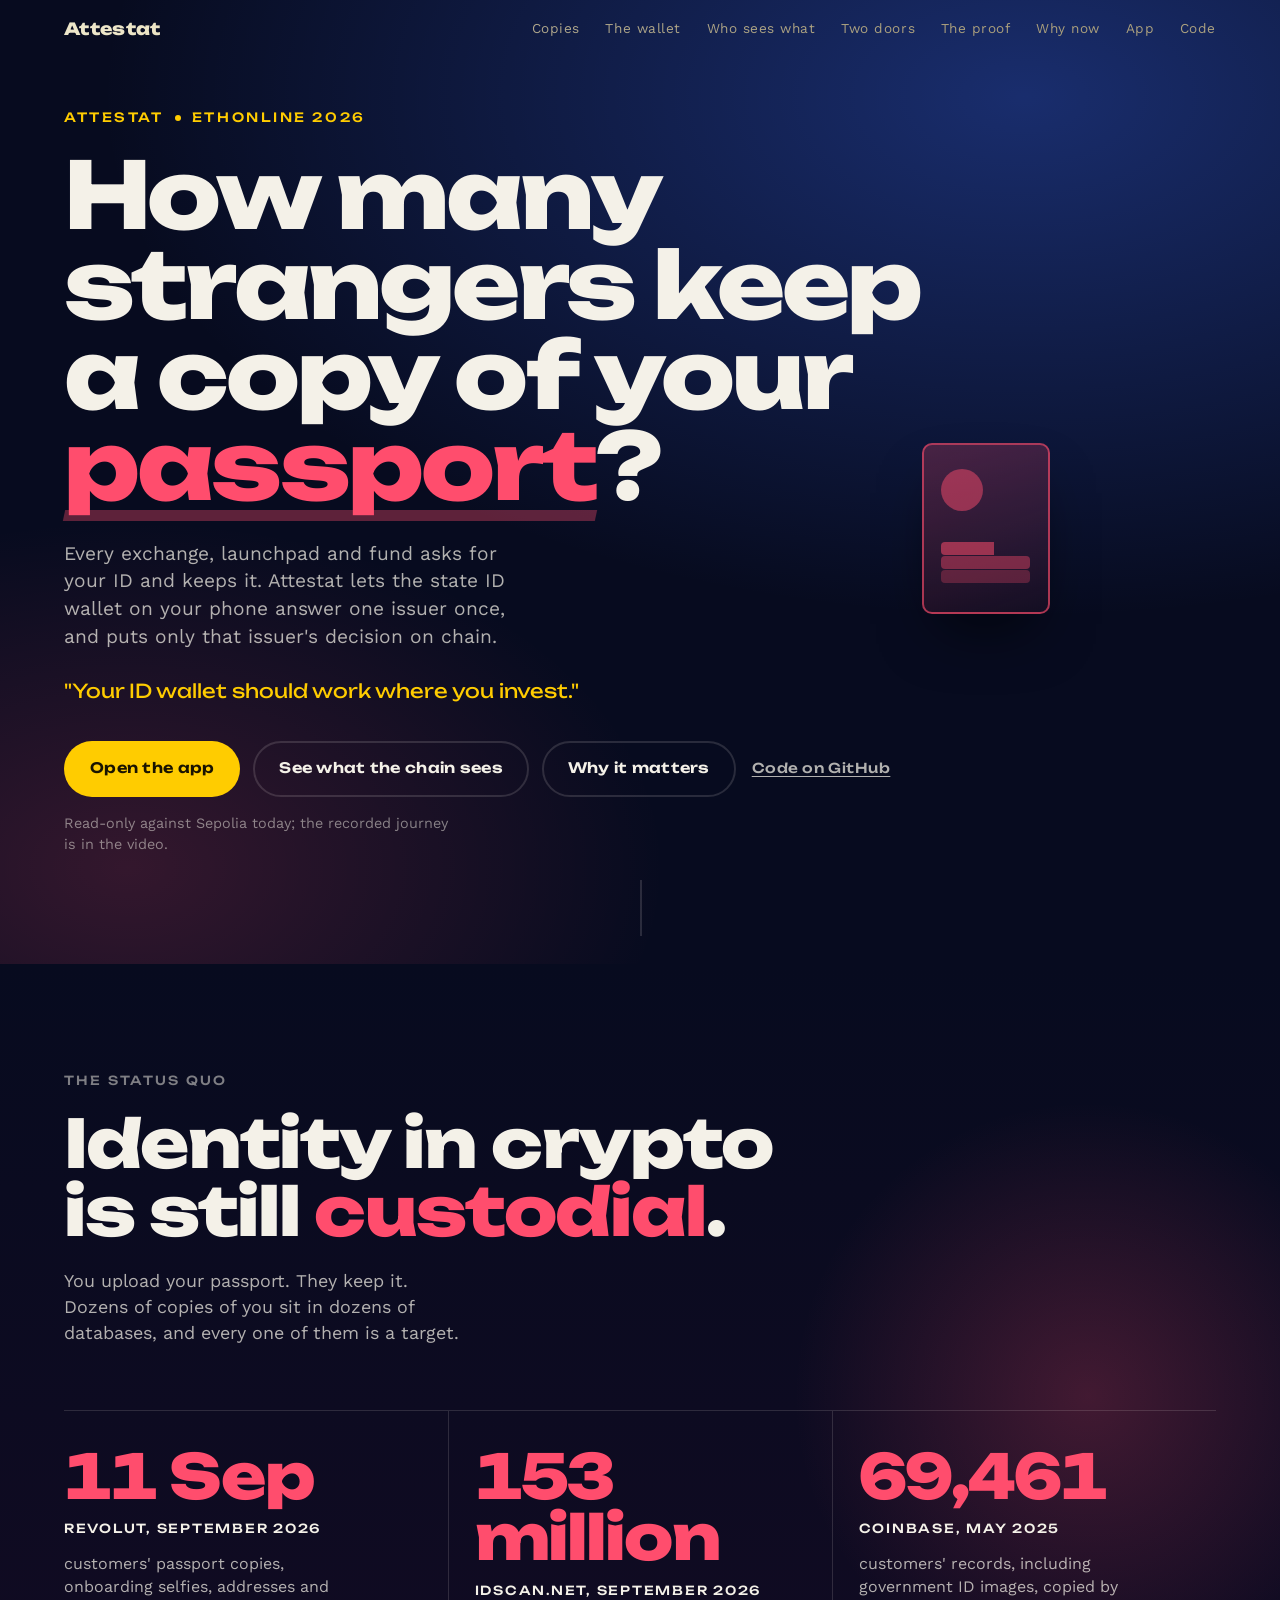
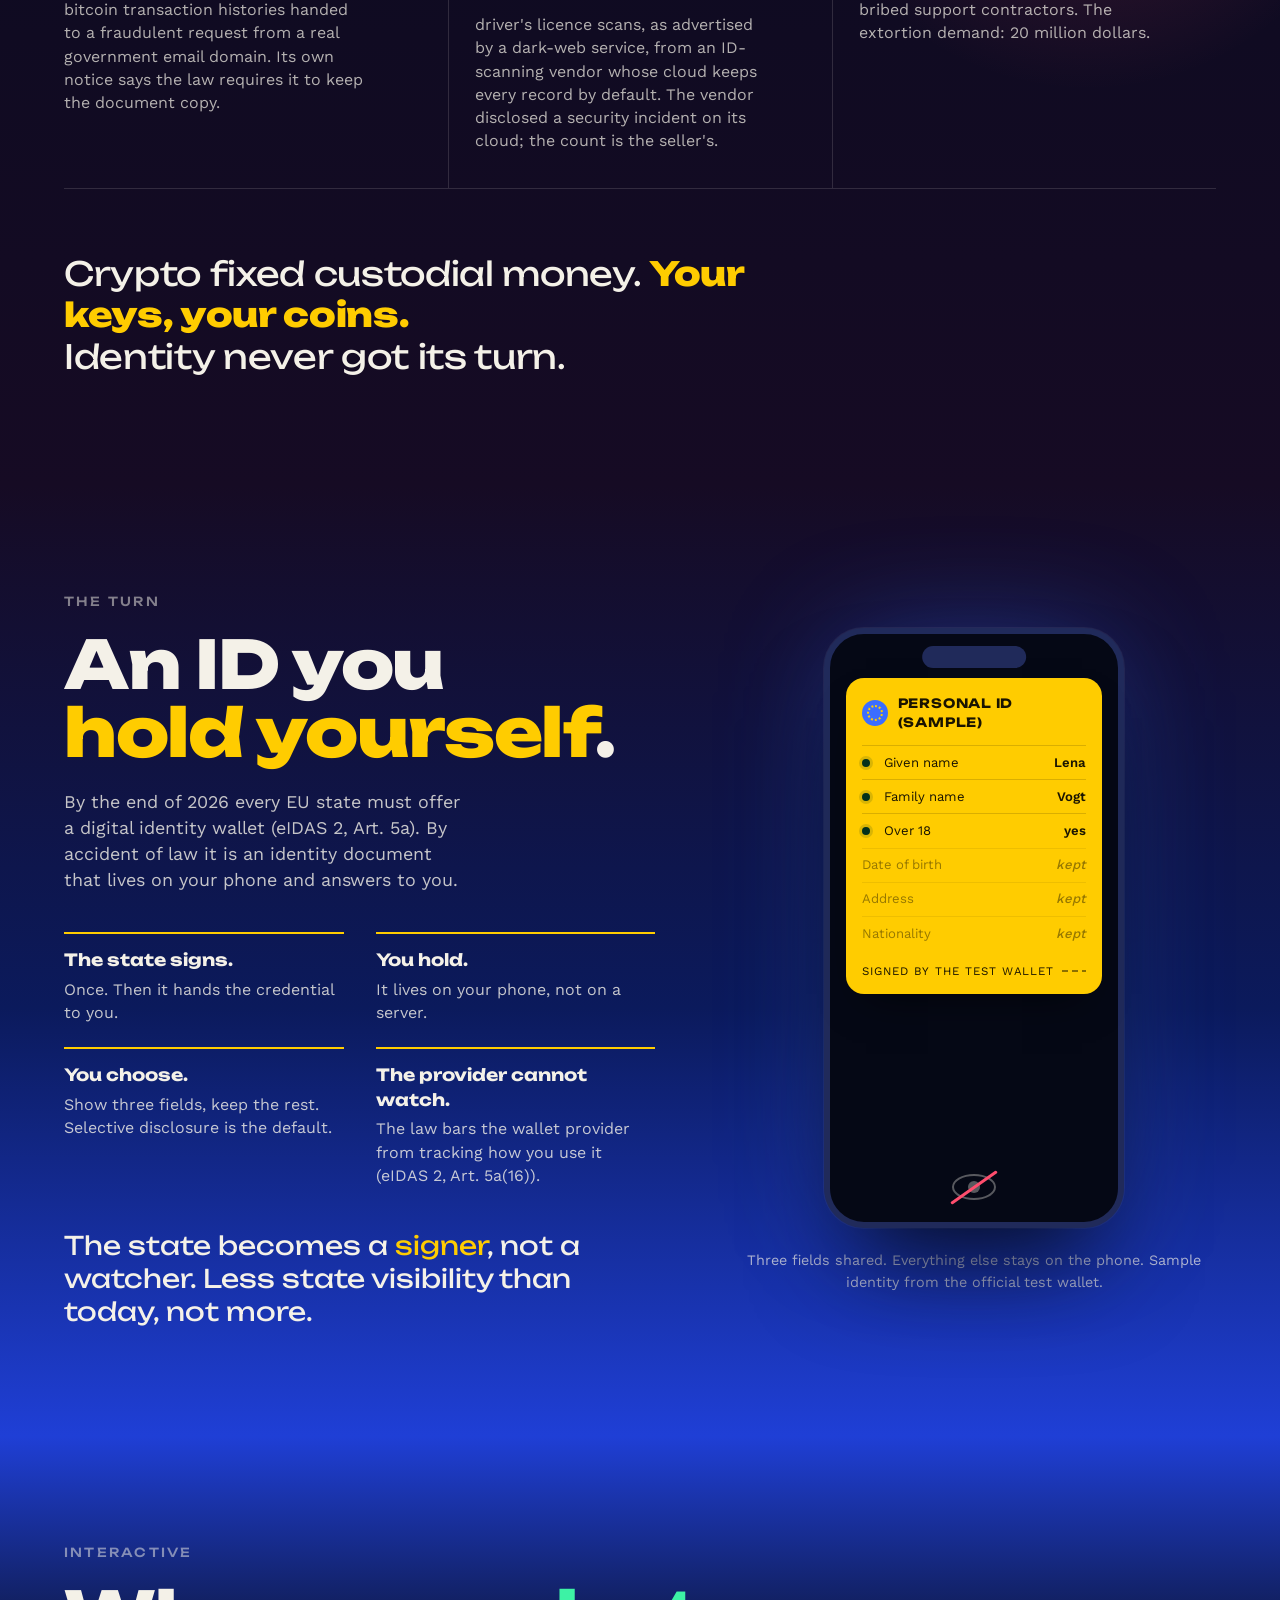
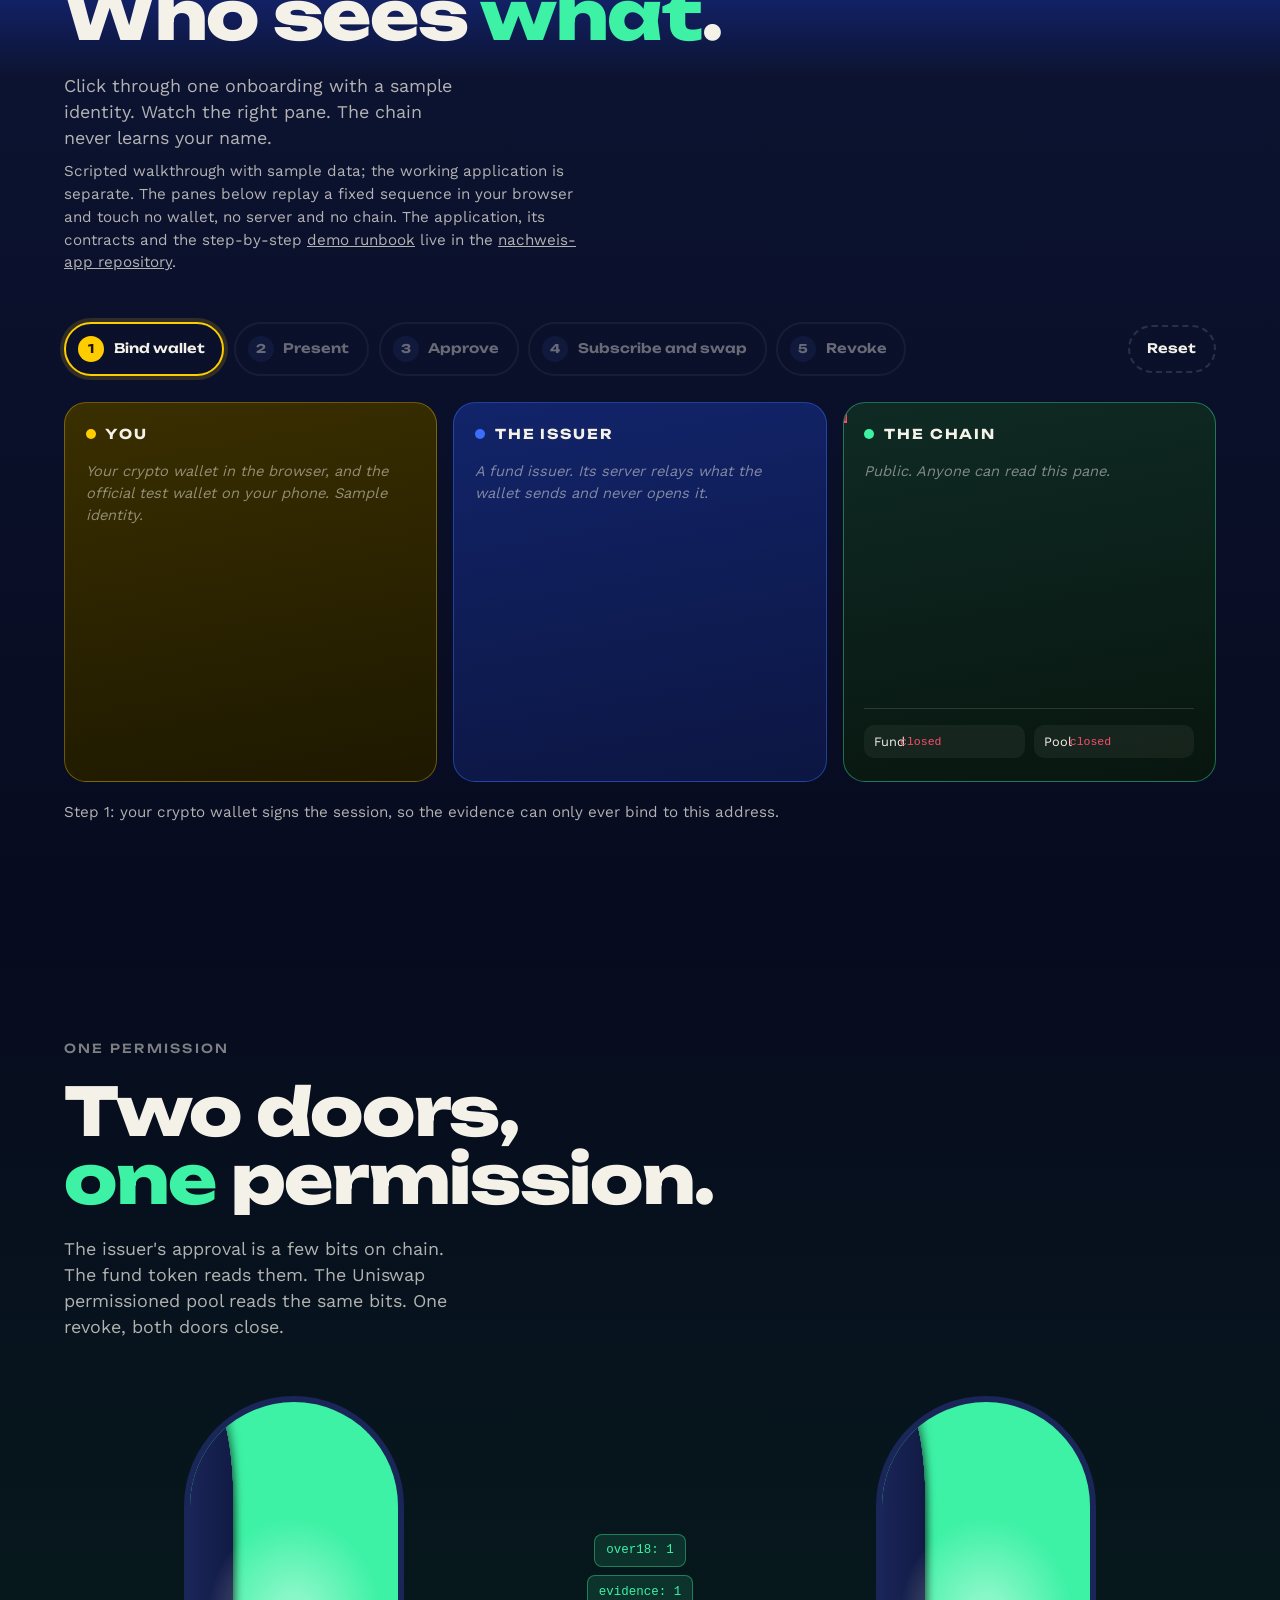
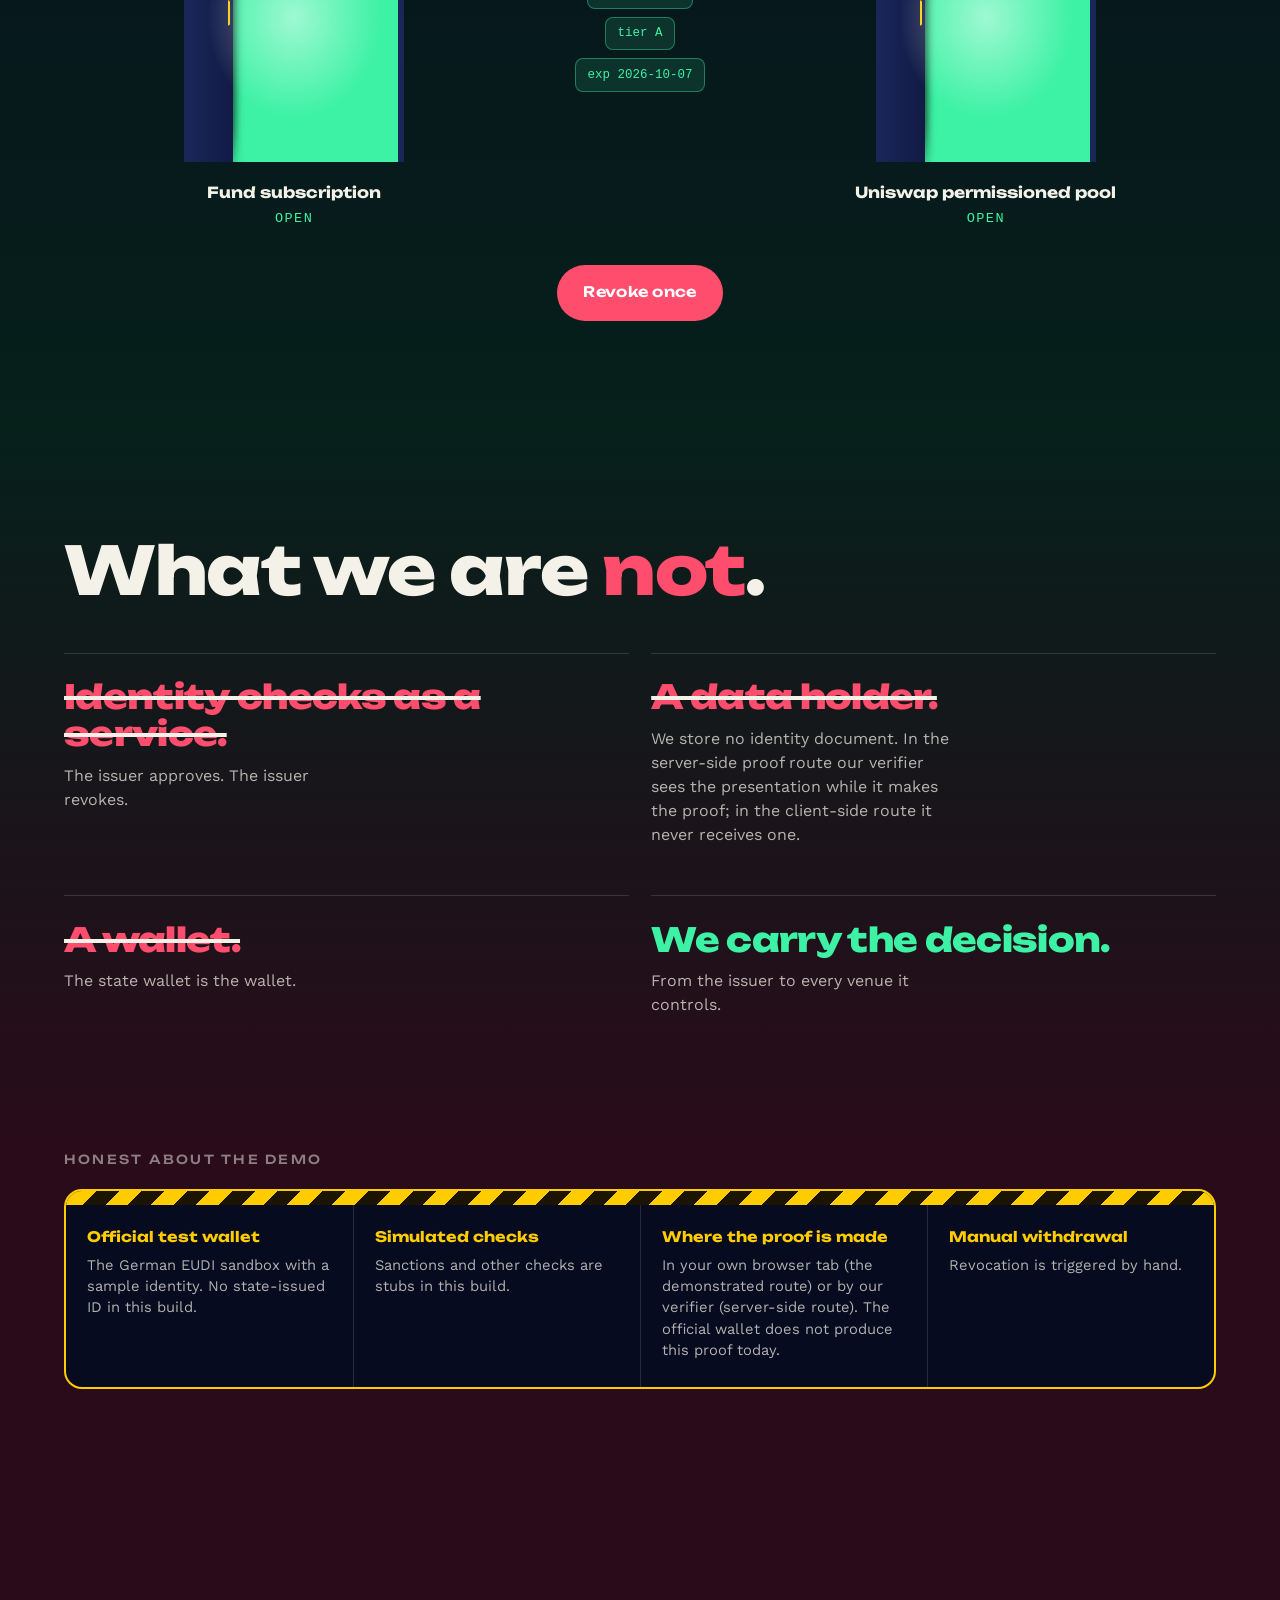
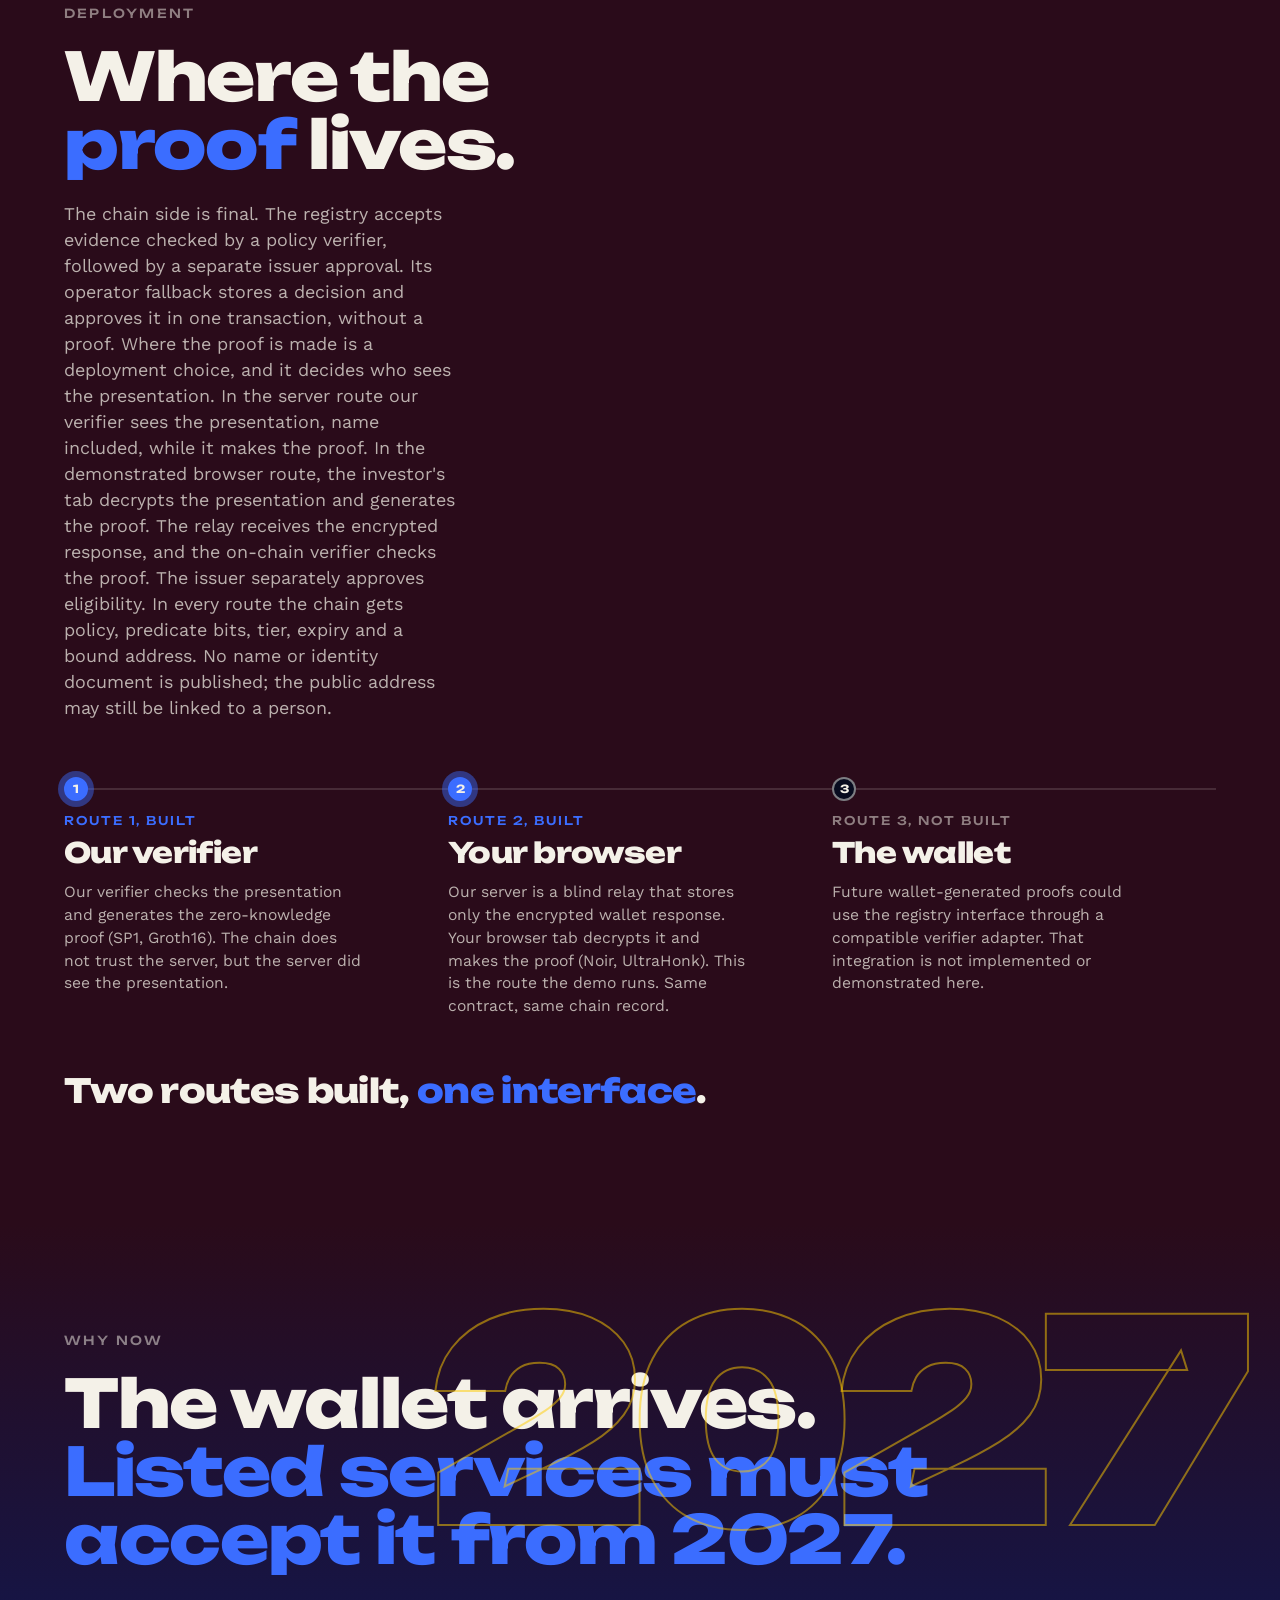
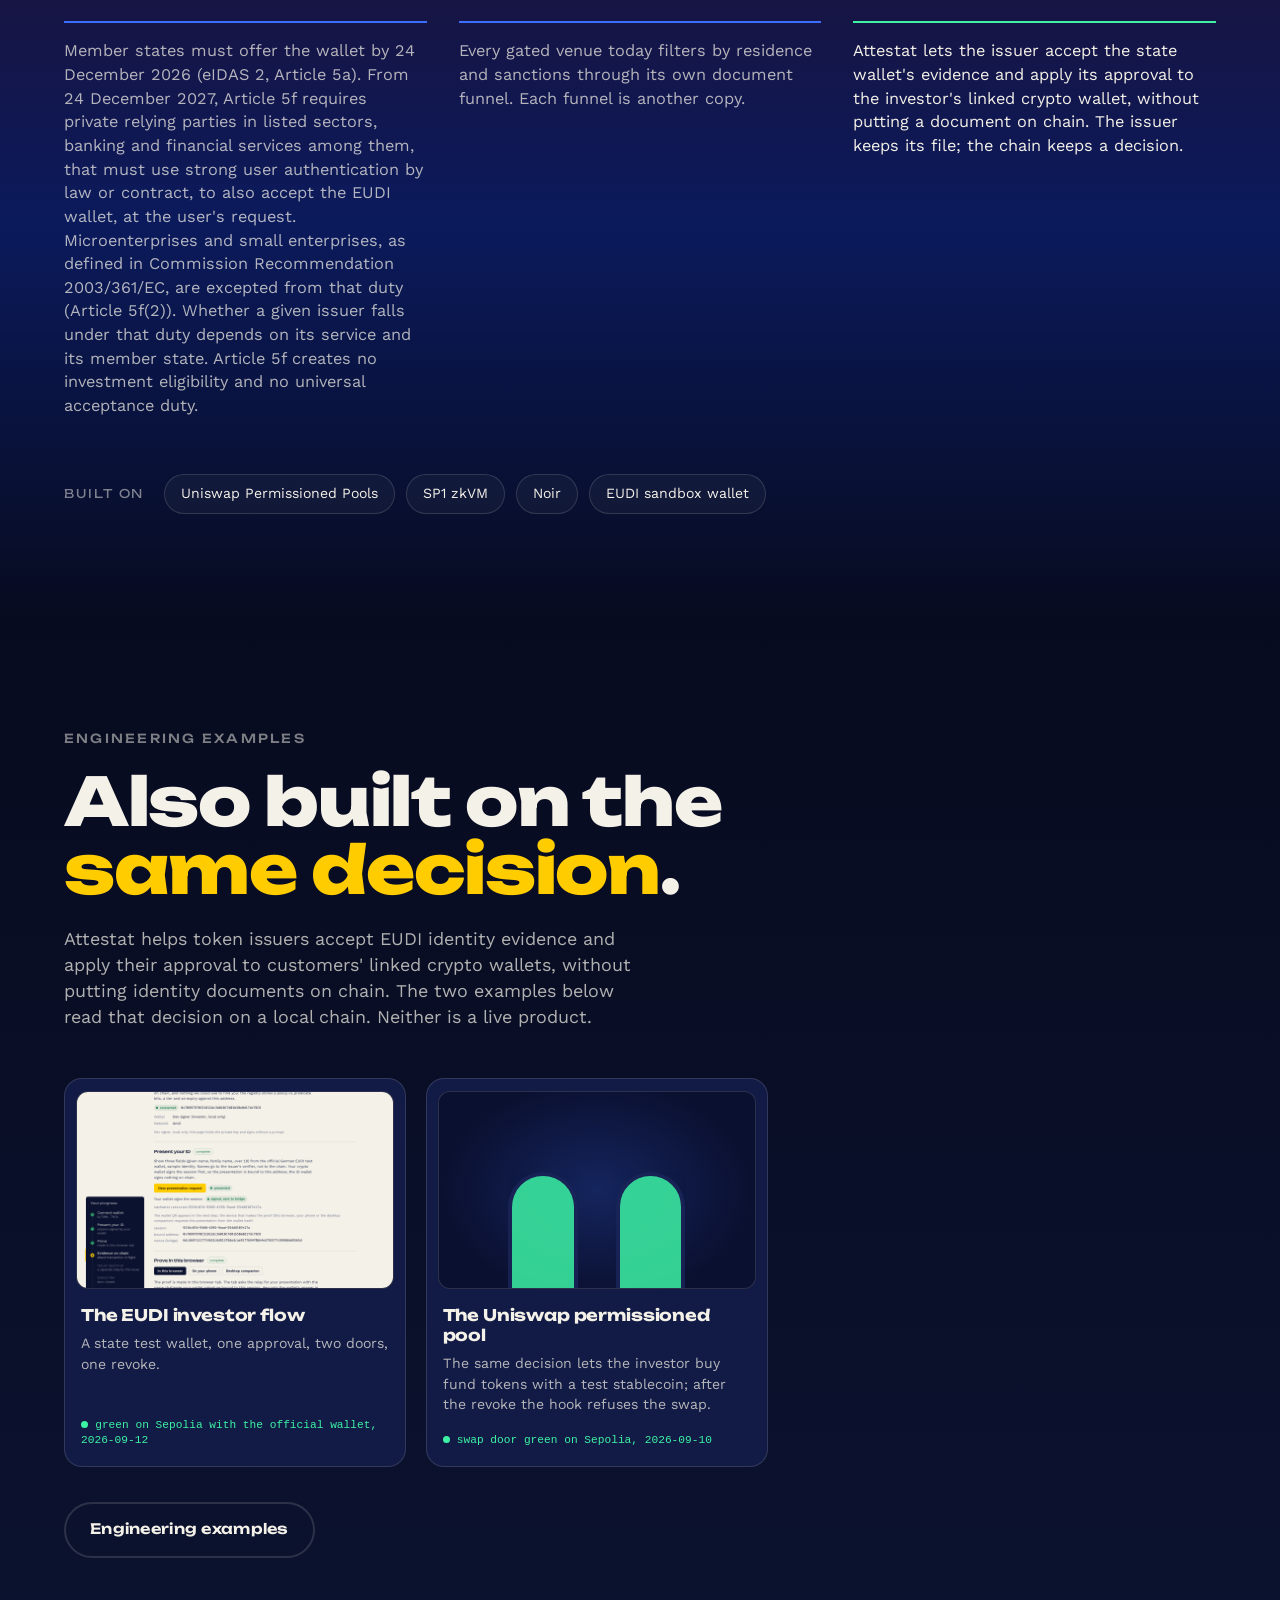
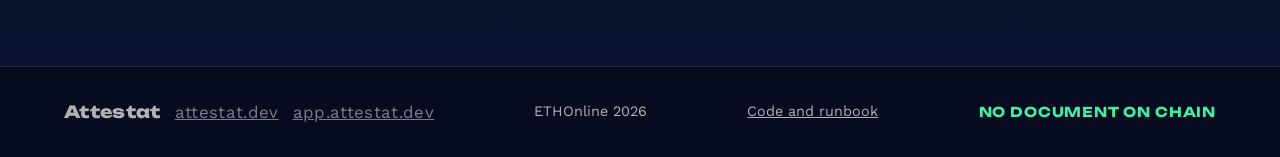
==== commit eaf07baa: "landing: direct link to the app at app.attestat.dev, nav and footer links" ====
--- a/index.html
+++ b/index.html
@@ -27,6 +27,7 @@
     <a href="#doors">Two doors</a>
     <a href="#proof">The proof</a>
     <a href="#why">Why now</a>
+    <a href="https://app.attestat.dev">App</a>
     <a href="https://github.com/devdotbo/nachweis-app">Code</a>
   </nav>
 </header>
@@ -46,9 +47,12 @@
     <p class="lede">Every exchange, launchpad and fund asks for your ID and keeps it. Attestat lets the state ID wallet on your phone answer one issuer once, and puts only that issuer's decision on chain.</p>
     <p class="spoken">"Your ID wallet should work where you invest."</p>
     <div class="cta-row">
-      <a class="btn btn-primary" href="#demo" id="cta-demo">See what the chain sees</a>
+      <a class="btn btn-primary" href="https://app.attestat.dev" id="cta-app">Open the app</a>
+      <a class="btn btn-ghost" href="#demo" id="cta-demo">See what the chain sees</a>
       <a class="btn btn-ghost" href="#copies">Why it matters</a>
-    </div>
+      <a class="cta-link" href="https://github.com/devdotbo/nachweis-app">Code on GitHub</a>
+    </div>
+    <p class="cta-note">Read-only against Sepolia today; the recorded journey is in the video.</p>
   </div>
   <div class="scroll-hint" aria-hidden="true"><span></span></div>
 </section>
@@ -300,7 +304,7 @@
 </main>
 
 <footer class="foot">
-  <span class="brand">Attestat <span class="foot-domain">attestat.dev</span></span>
+  <span class="brand">Attestat <a class="foot-domain" href="https://attestat.dev">attestat.dev</a> <a class="foot-domain" href="https://app.attestat.dev">app.attestat.dev</a></span>
   <span>ETHOnline 2026</span>
   <a href="https://github.com/devdotbo/nachweis-app">Code and runbook</a>
   <span class="foot-tag">no document on chain</span>
--- a/style.css
+++ b/style.css
@@ -72,6 +72,9 @@
 .btn-coral.is-restore{background:var(--mint);color:var(--mint-ink)}
 .cta-row{display:flex;flex-wrap:wrap;gap:.8rem;margin-top:2.2rem}
 .cta-row.center{justify-content:center}
+.cta-link{align-self:center;padding:.4rem .2rem;font-family:var(--display);font-weight:500;font-size:.85rem;letter-spacing:.04em;color:var(--paper-dim);text-decoration:underline;text-underline-offset:.2em}
+.cta-link:hover{color:var(--paper)}
+.cta-note{margin-top:1rem;font-size:.9rem;color:var(--paper-mute);max-width:44ch}
 
 /* ---------- HERO ---------- */
 .hero{min-height:92vh;display:grid;place-items:center;background:radial-gradient(120% 90% at 80% 10%,rgba(59,109,255,.35),transparent 60%),radial-gradient(70% 60% at 10% 90%,rgba(255,77,109,.18),transparent 60%),var(--ink)}
@@ -285,6 +288,7 @@
 .foot{display:flex;flex-wrap:wrap;justify-content:space-between;gap:1rem;align-items:center;padding:2rem var(--pad);border-top:1px solid var(--line);font-size:.9rem;color:var(--paper-dim);max-width:100%}
 .foot a{color:var(--paper-dim);text-decoration:underline}
 .foot-domain{font-family:var(--text);font-weight:400;color:var(--paper-mute);margin-left:.6rem}
+.foot a.foot-domain{color:var(--paper-mute)}
 .foot-tag{font-family:var(--display);font-weight:700;color:var(--mint);font-size:.85rem;letter-spacing:.06em;text-transform:uppercase}
 
 /* scroll reveal: resting state visible without JS; JS parks and reveals */
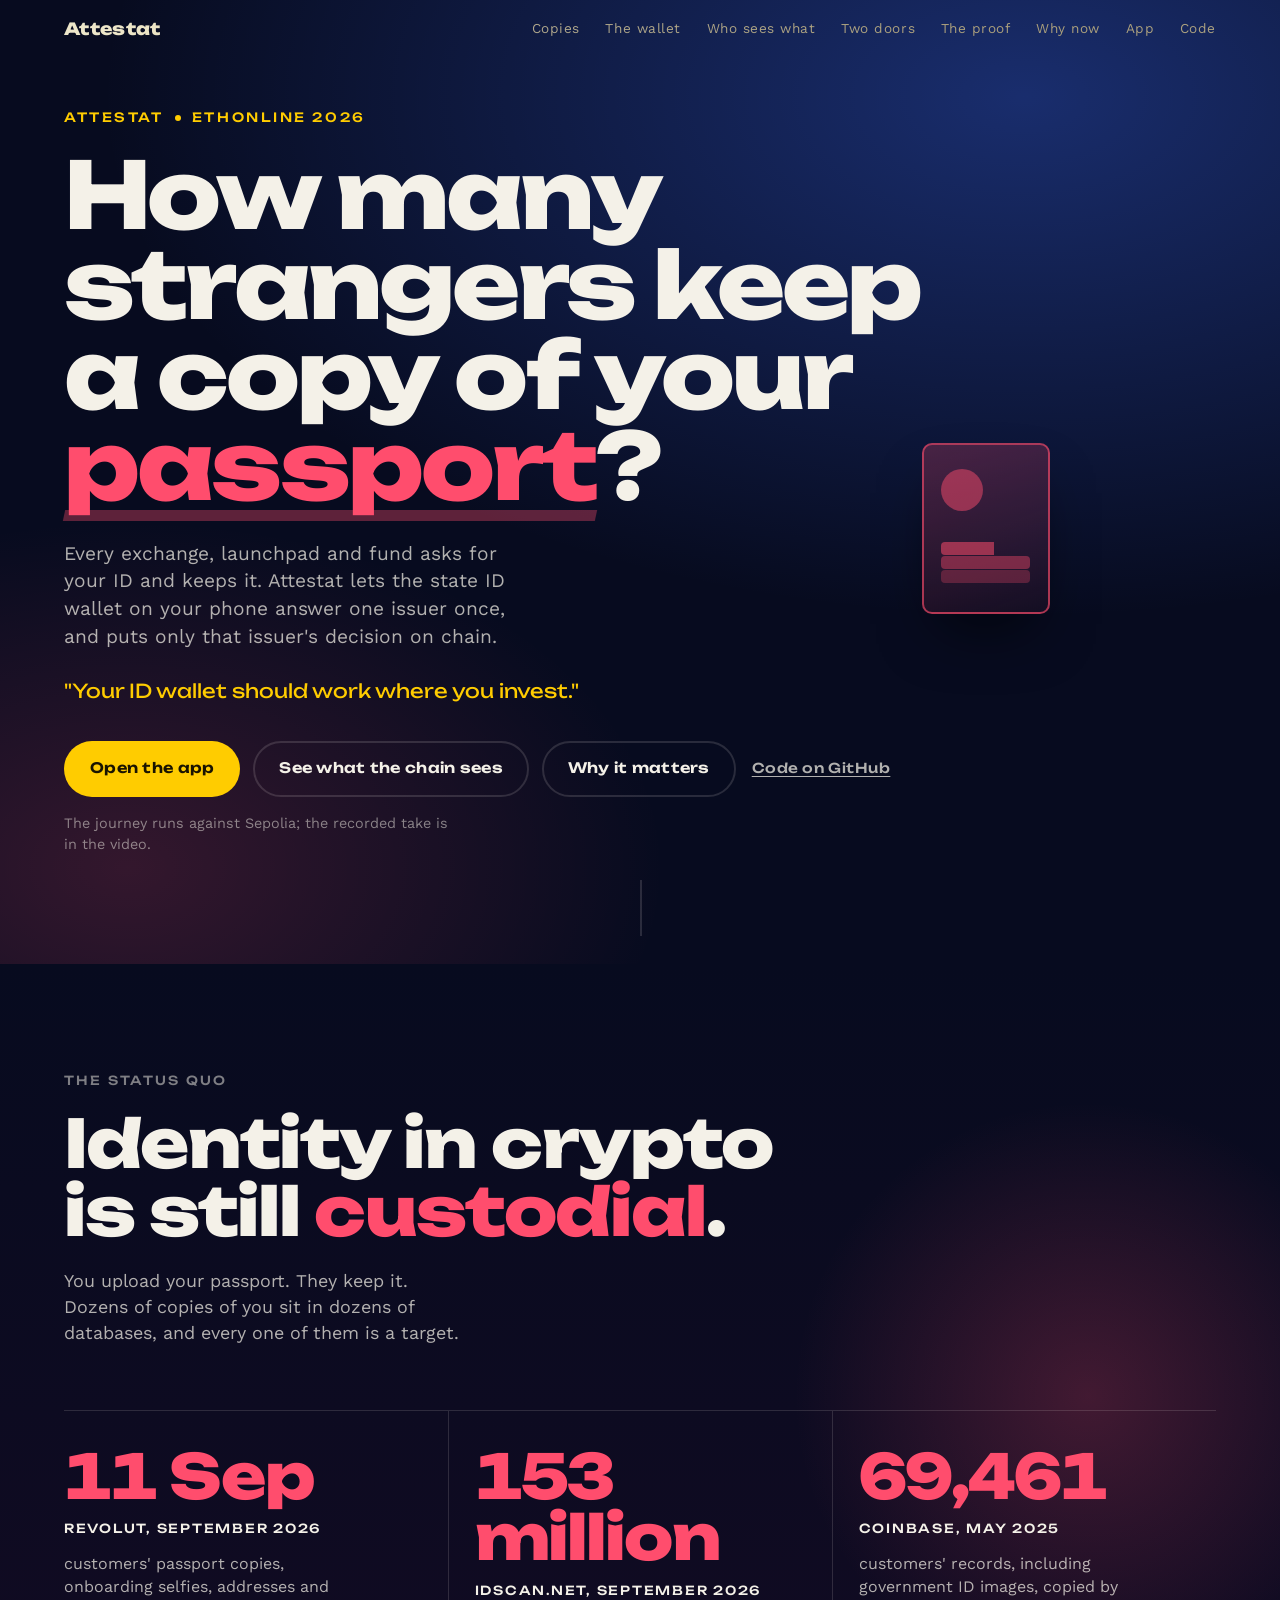
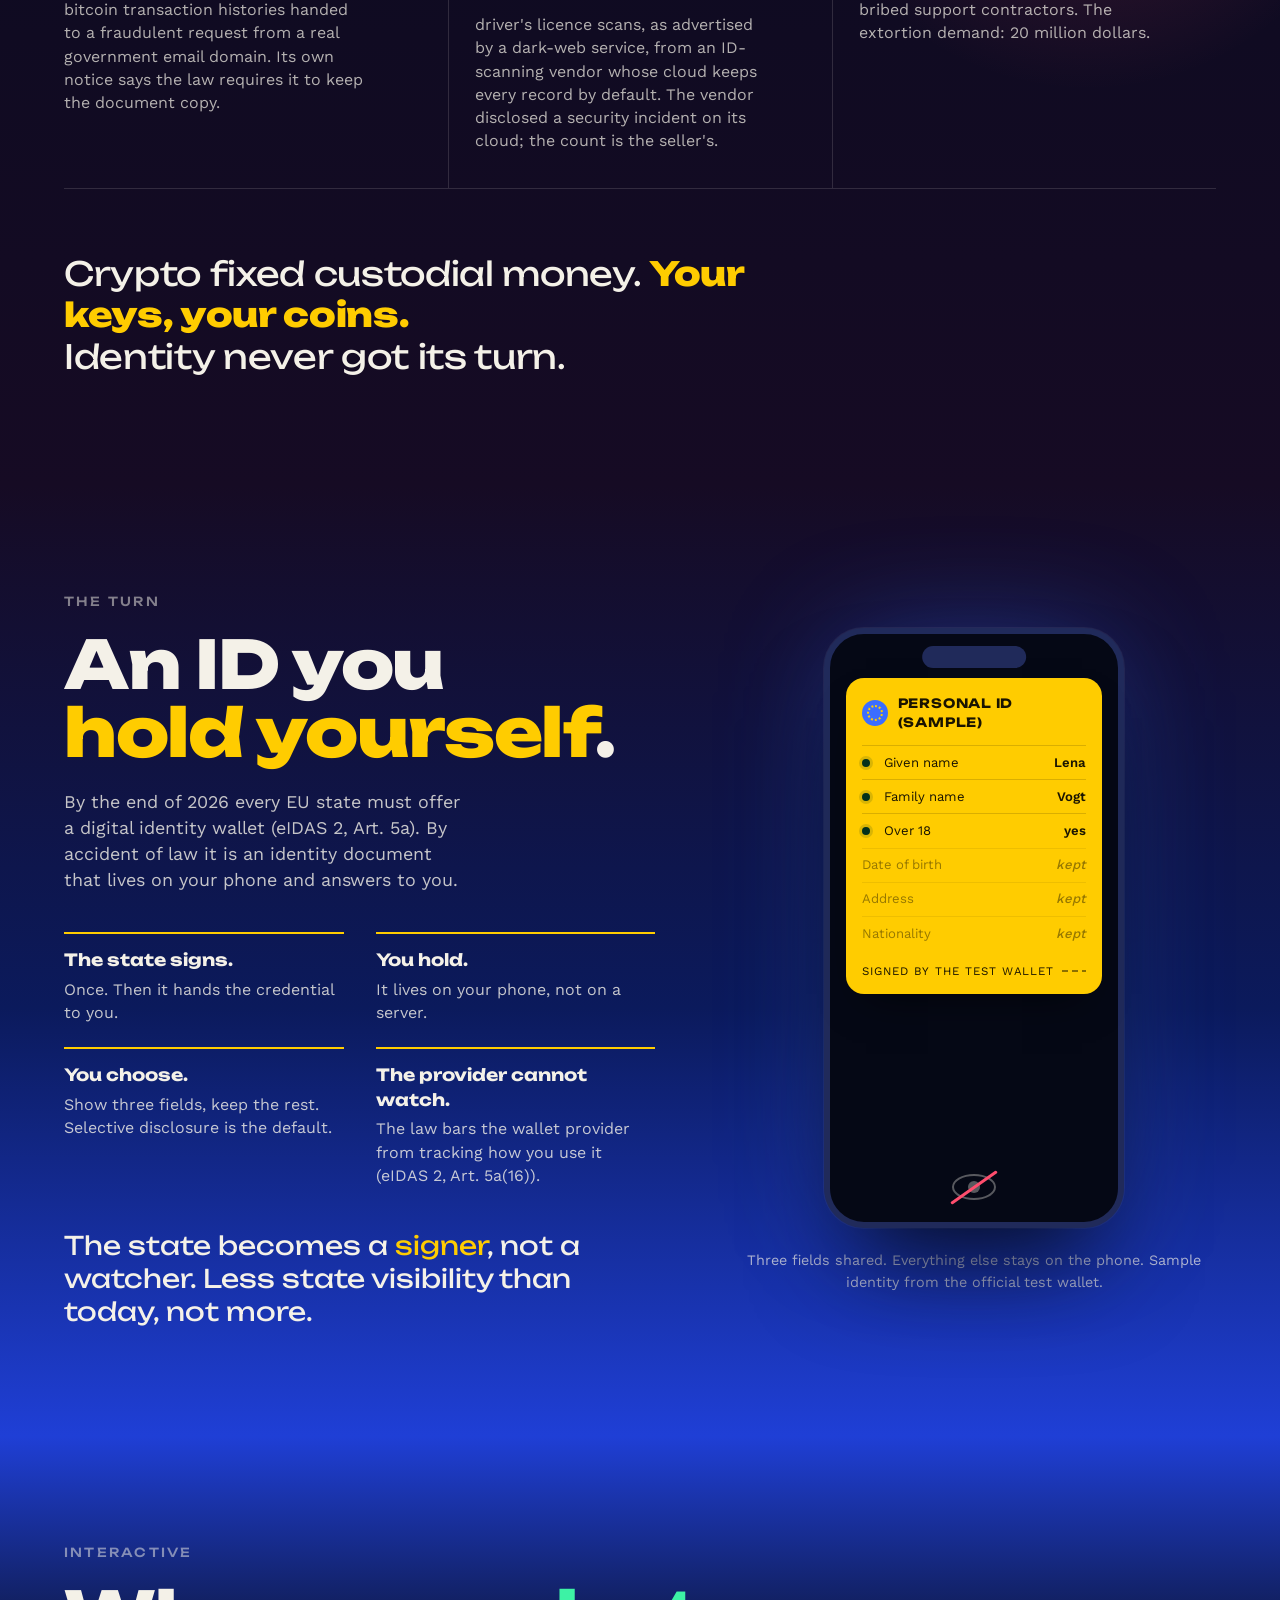
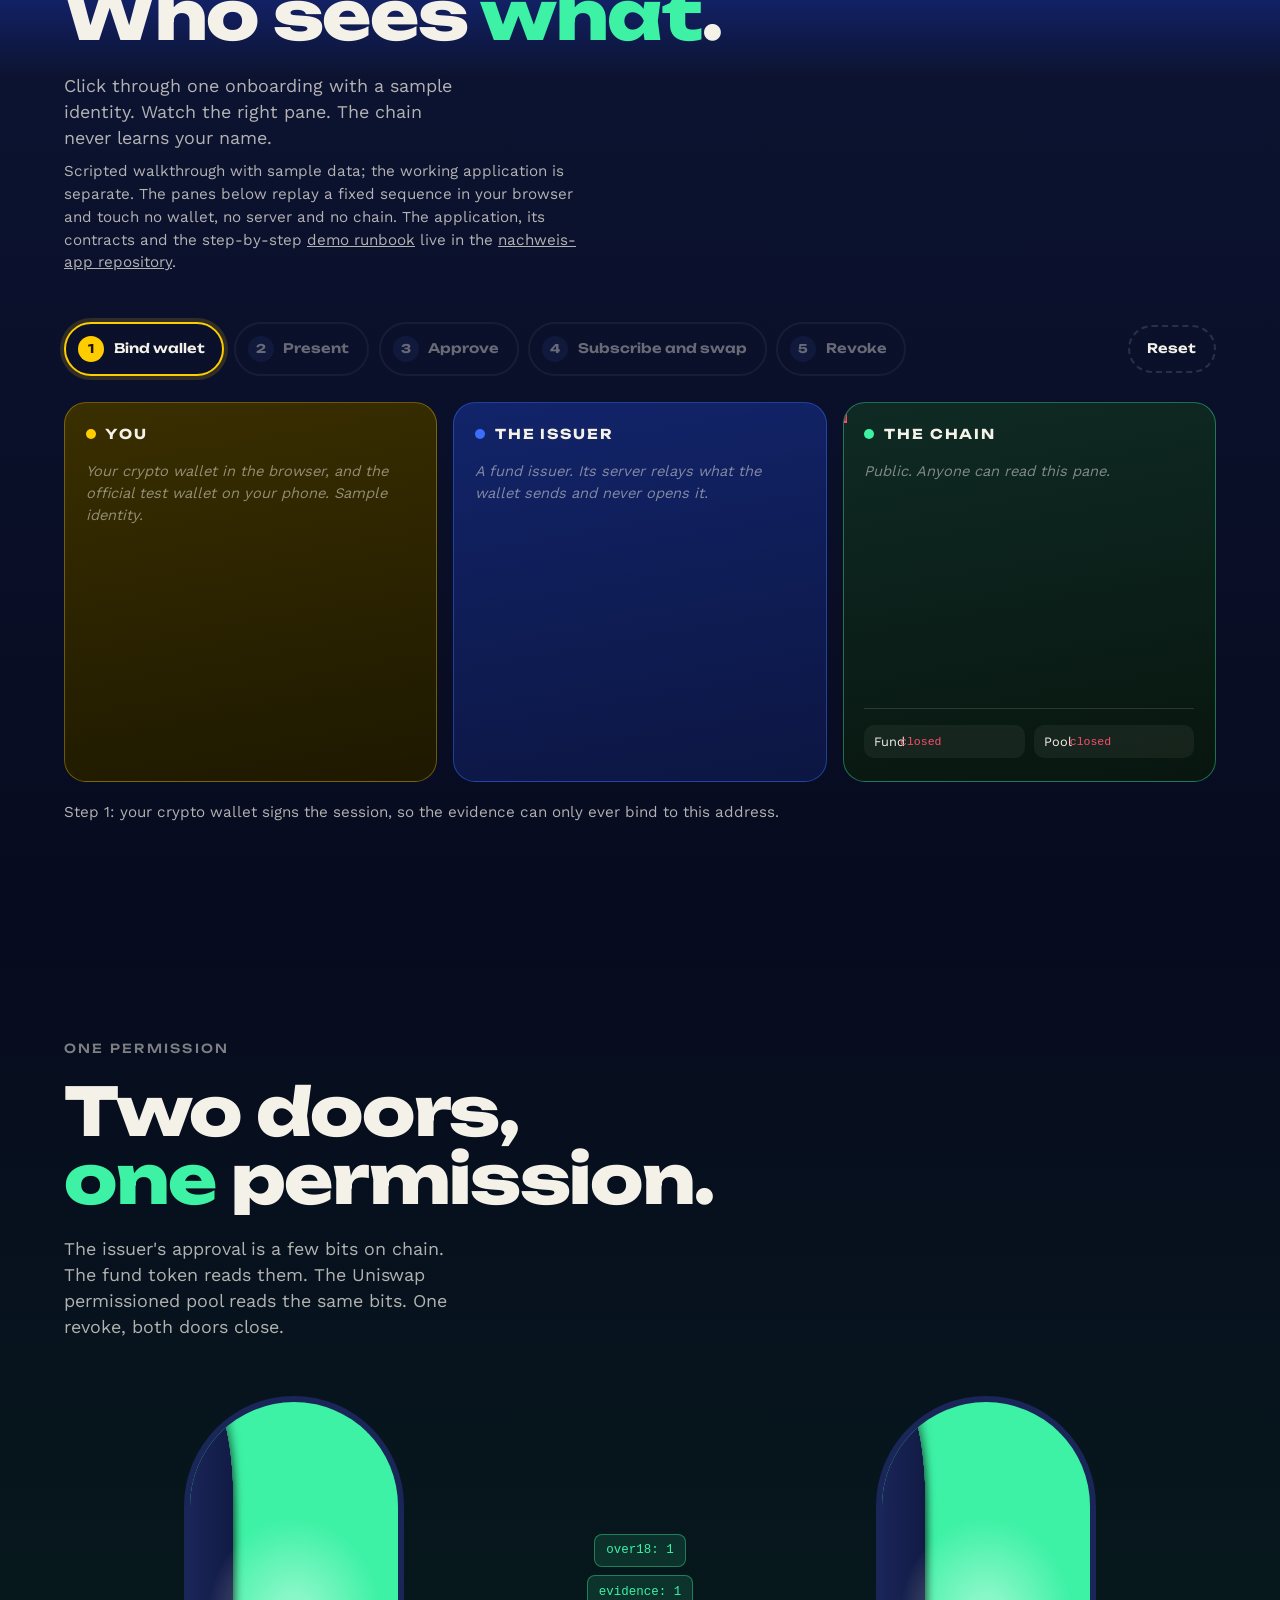
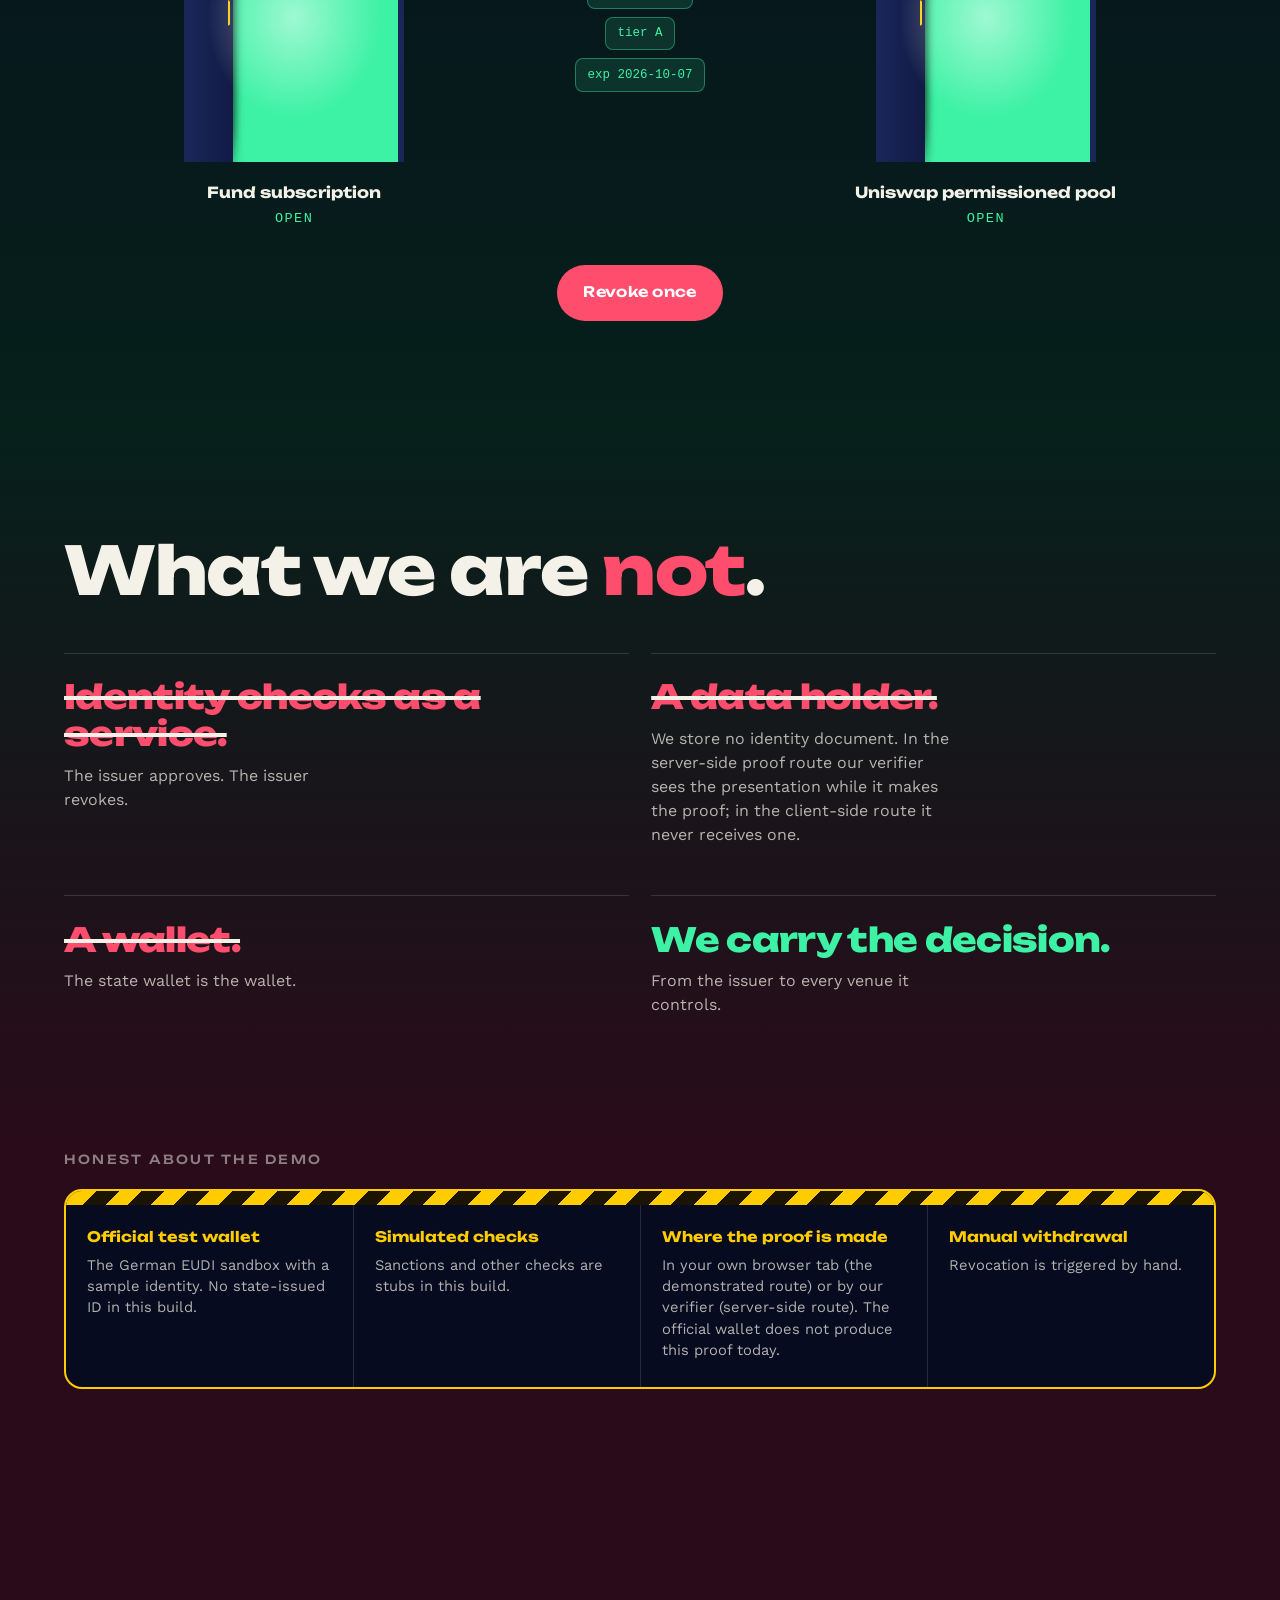
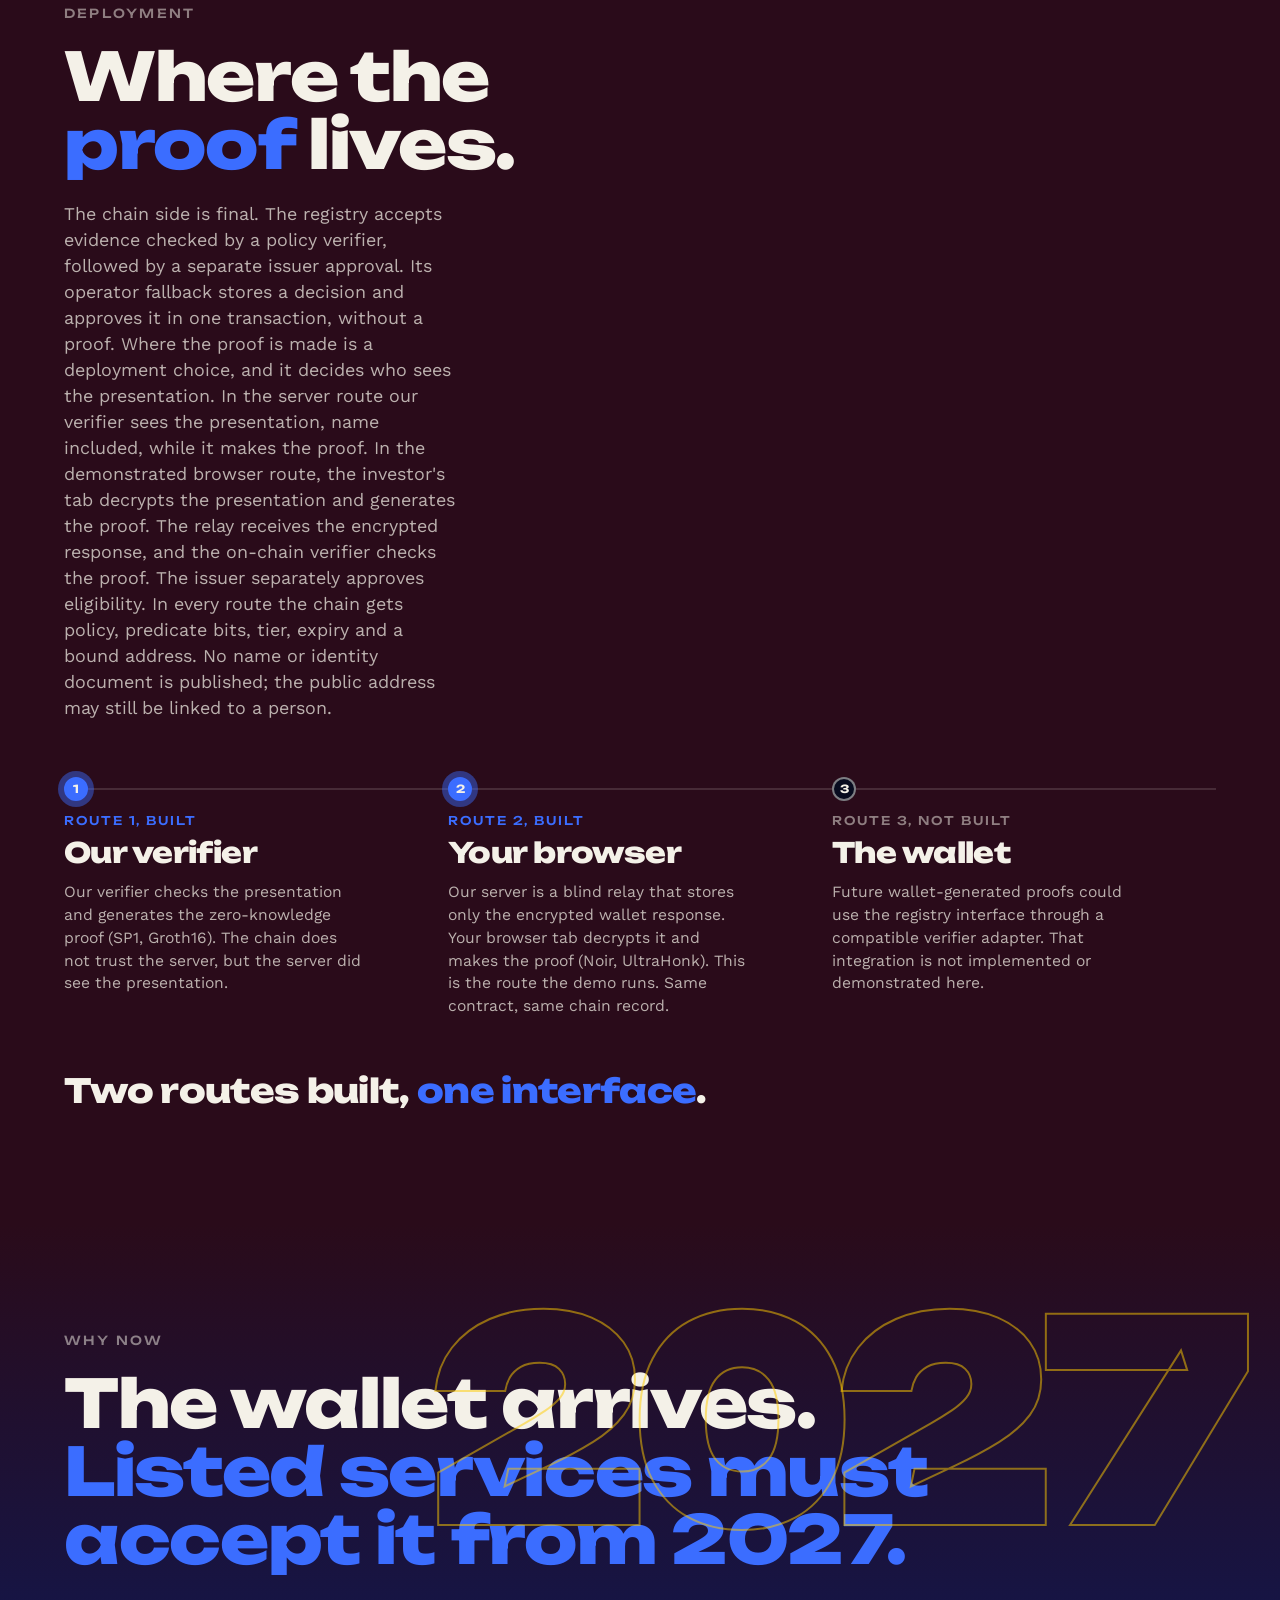
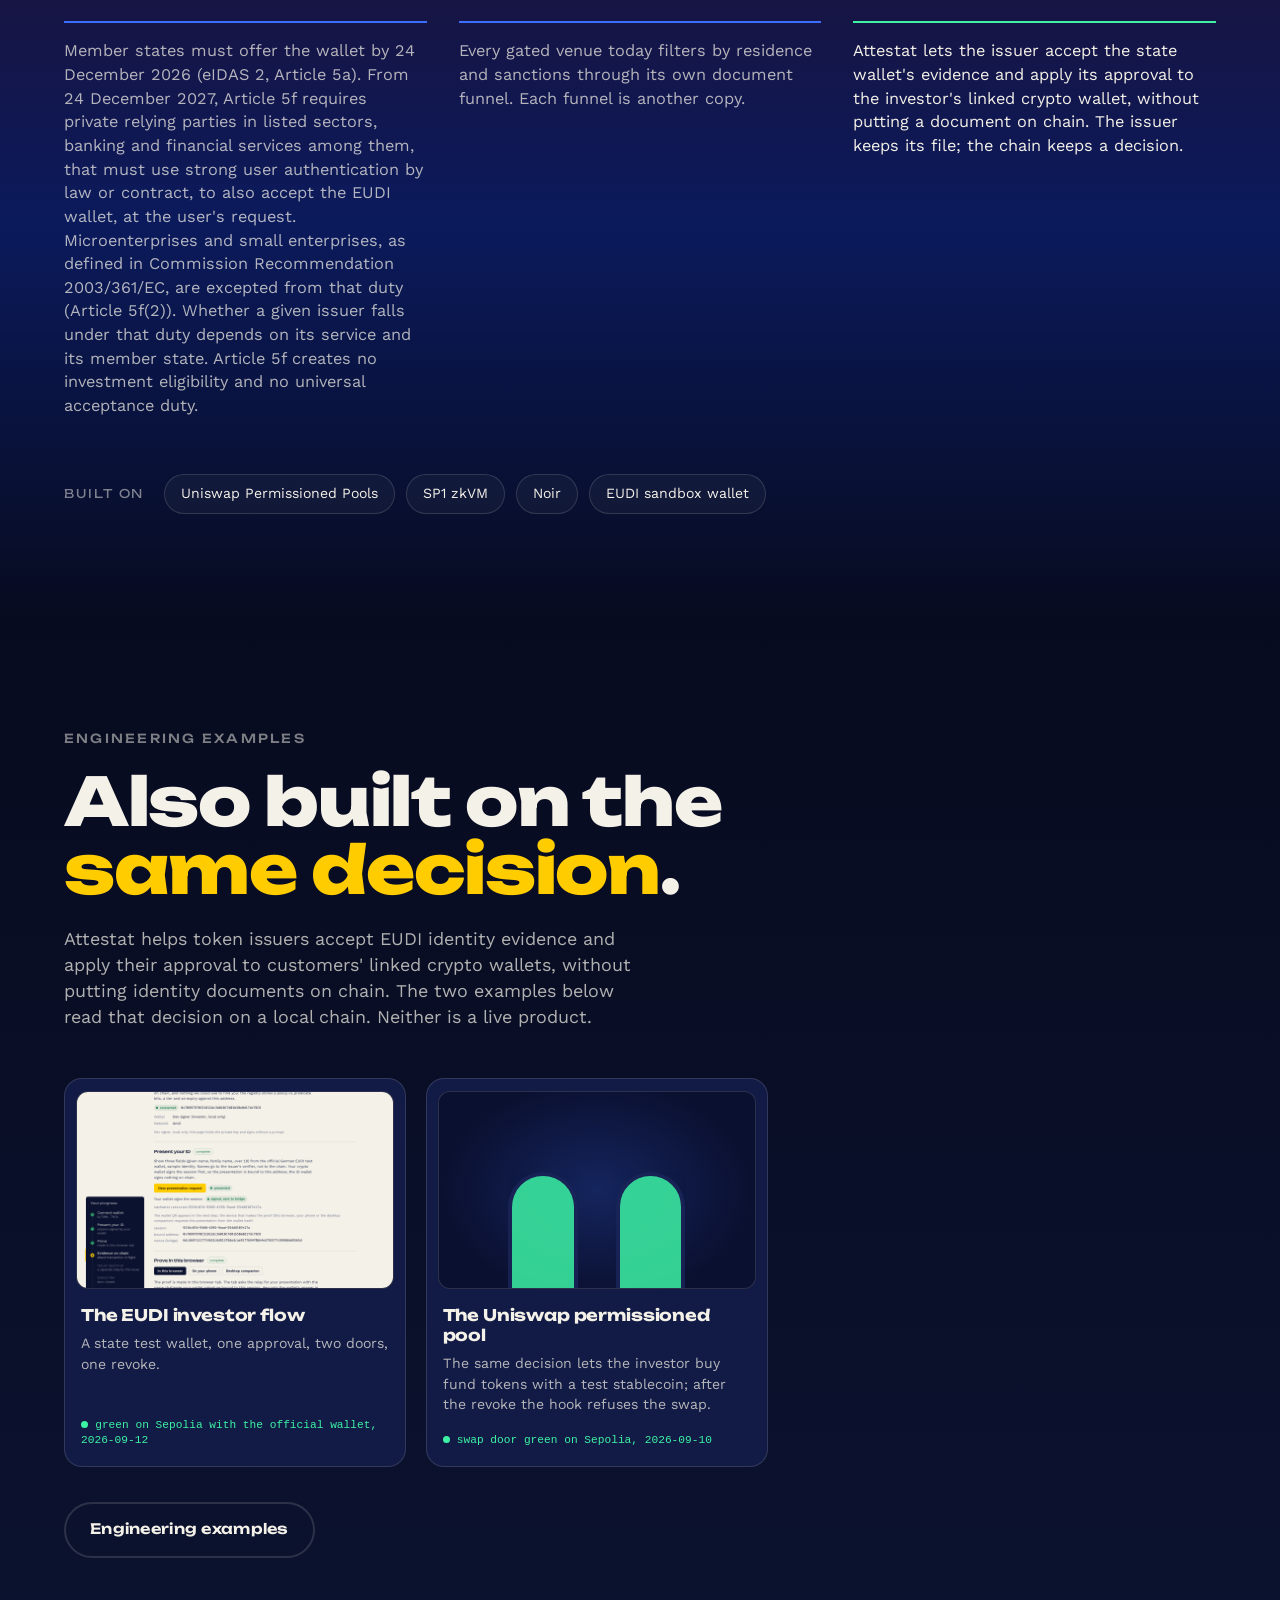
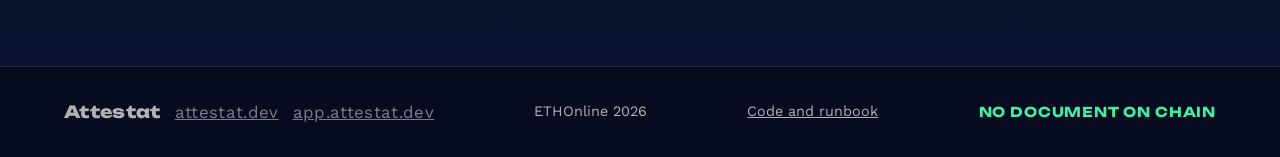
==== commit ecd5b54c: "landing: the hosted app runs the full journey" ====
--- a/index.html
+++ b/index.html
@@ -52,7 +52,7 @@
       <a class="btn btn-ghost" href="#copies">Why it matters</a>
       <a class="cta-link" href="https://github.com/devdotbo/nachweis-app">Code on GitHub</a>
     </div>
-    <p class="cta-note">Read-only against Sepolia today; the recorded journey is in the video.</p>
+    <p class="cta-note">The journey runs against Sepolia; the recorded take is in the video.</p>
   </div>
   <div class="scroll-hint" aria-hidden="true"><span></span></div>
 </section>
